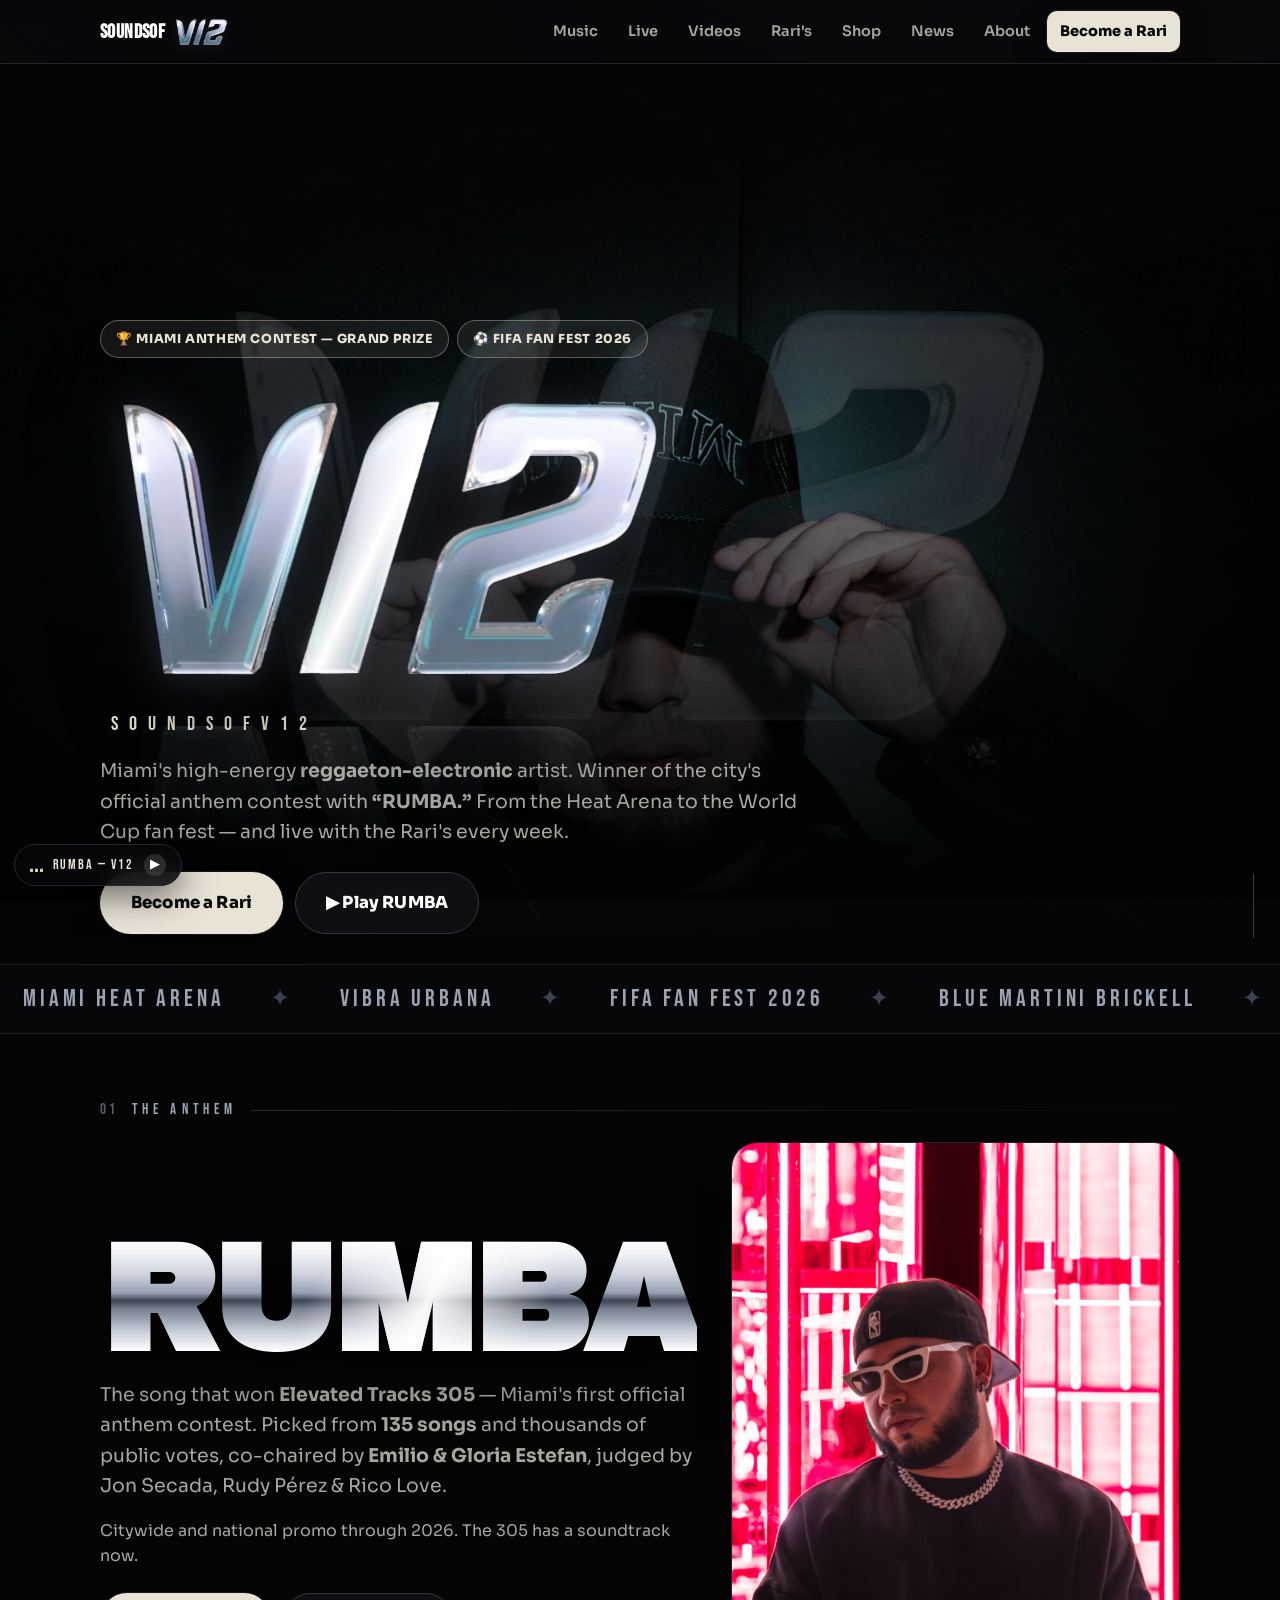
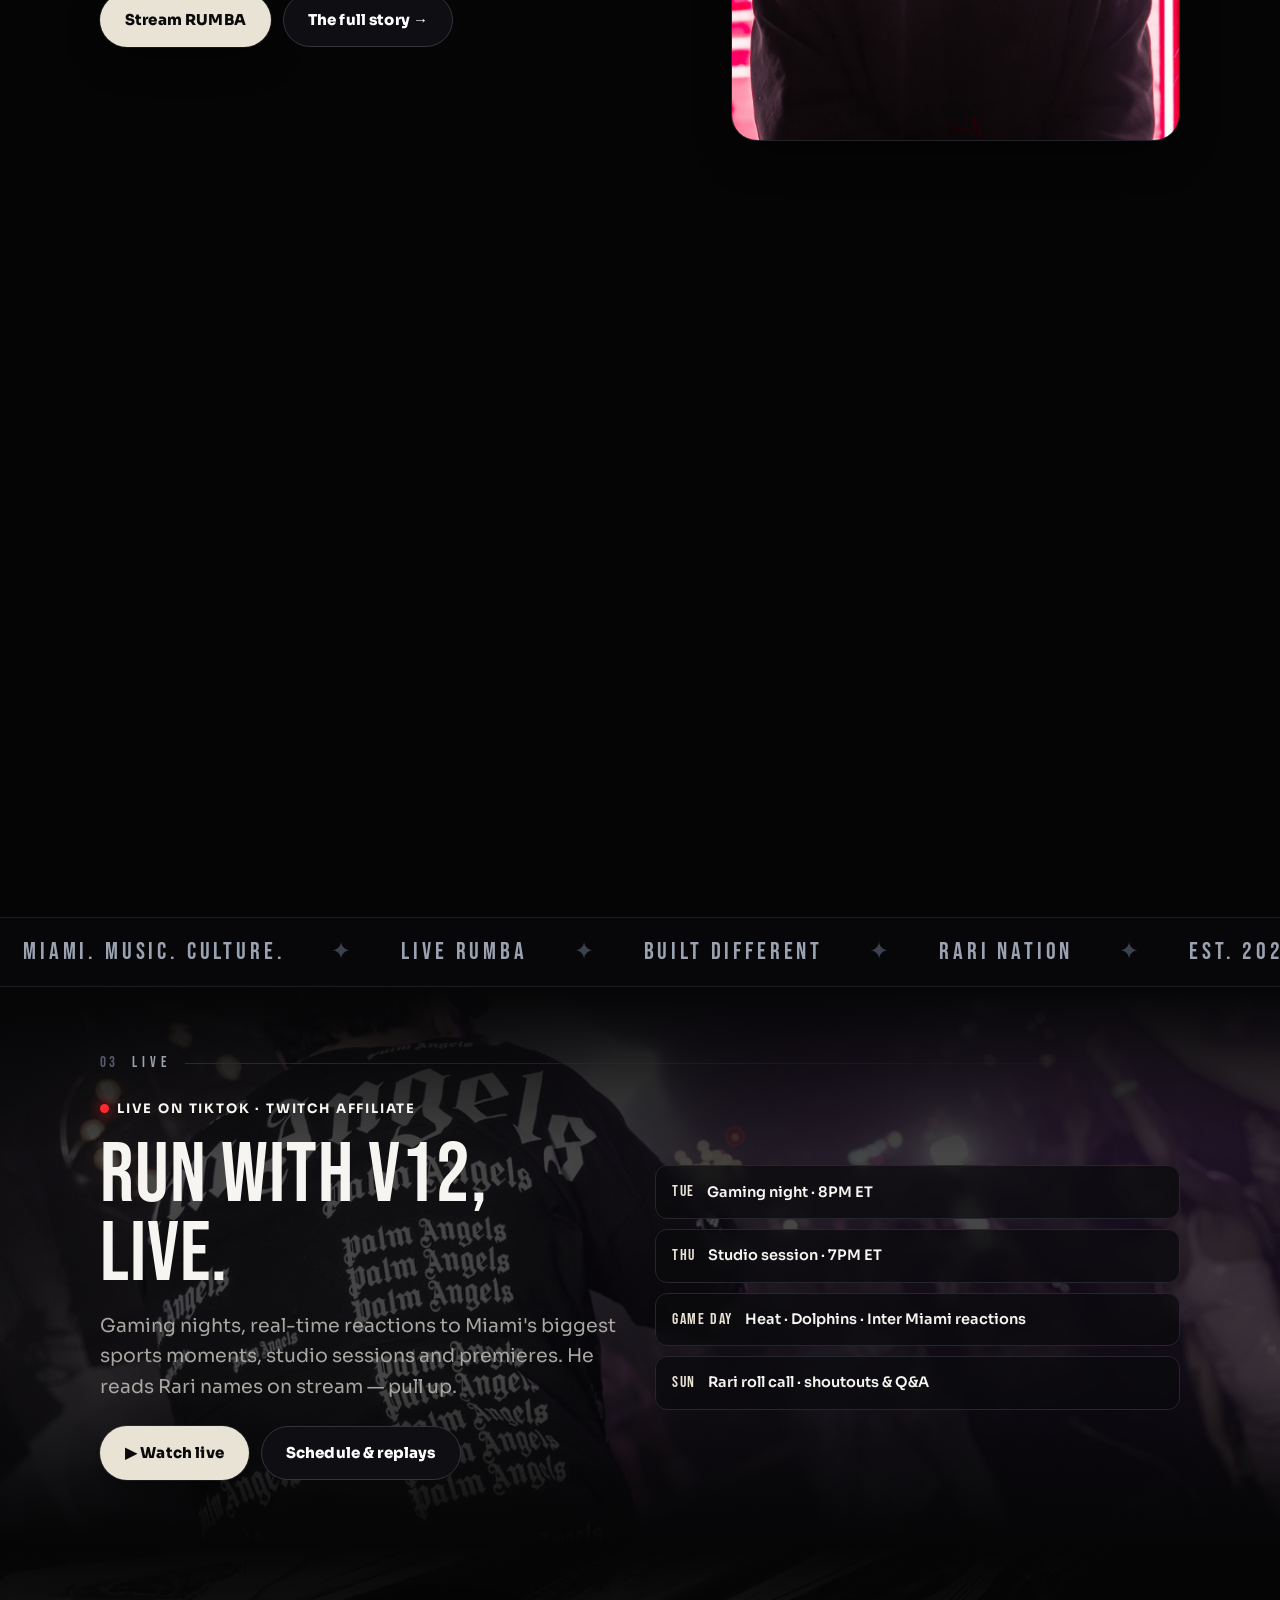
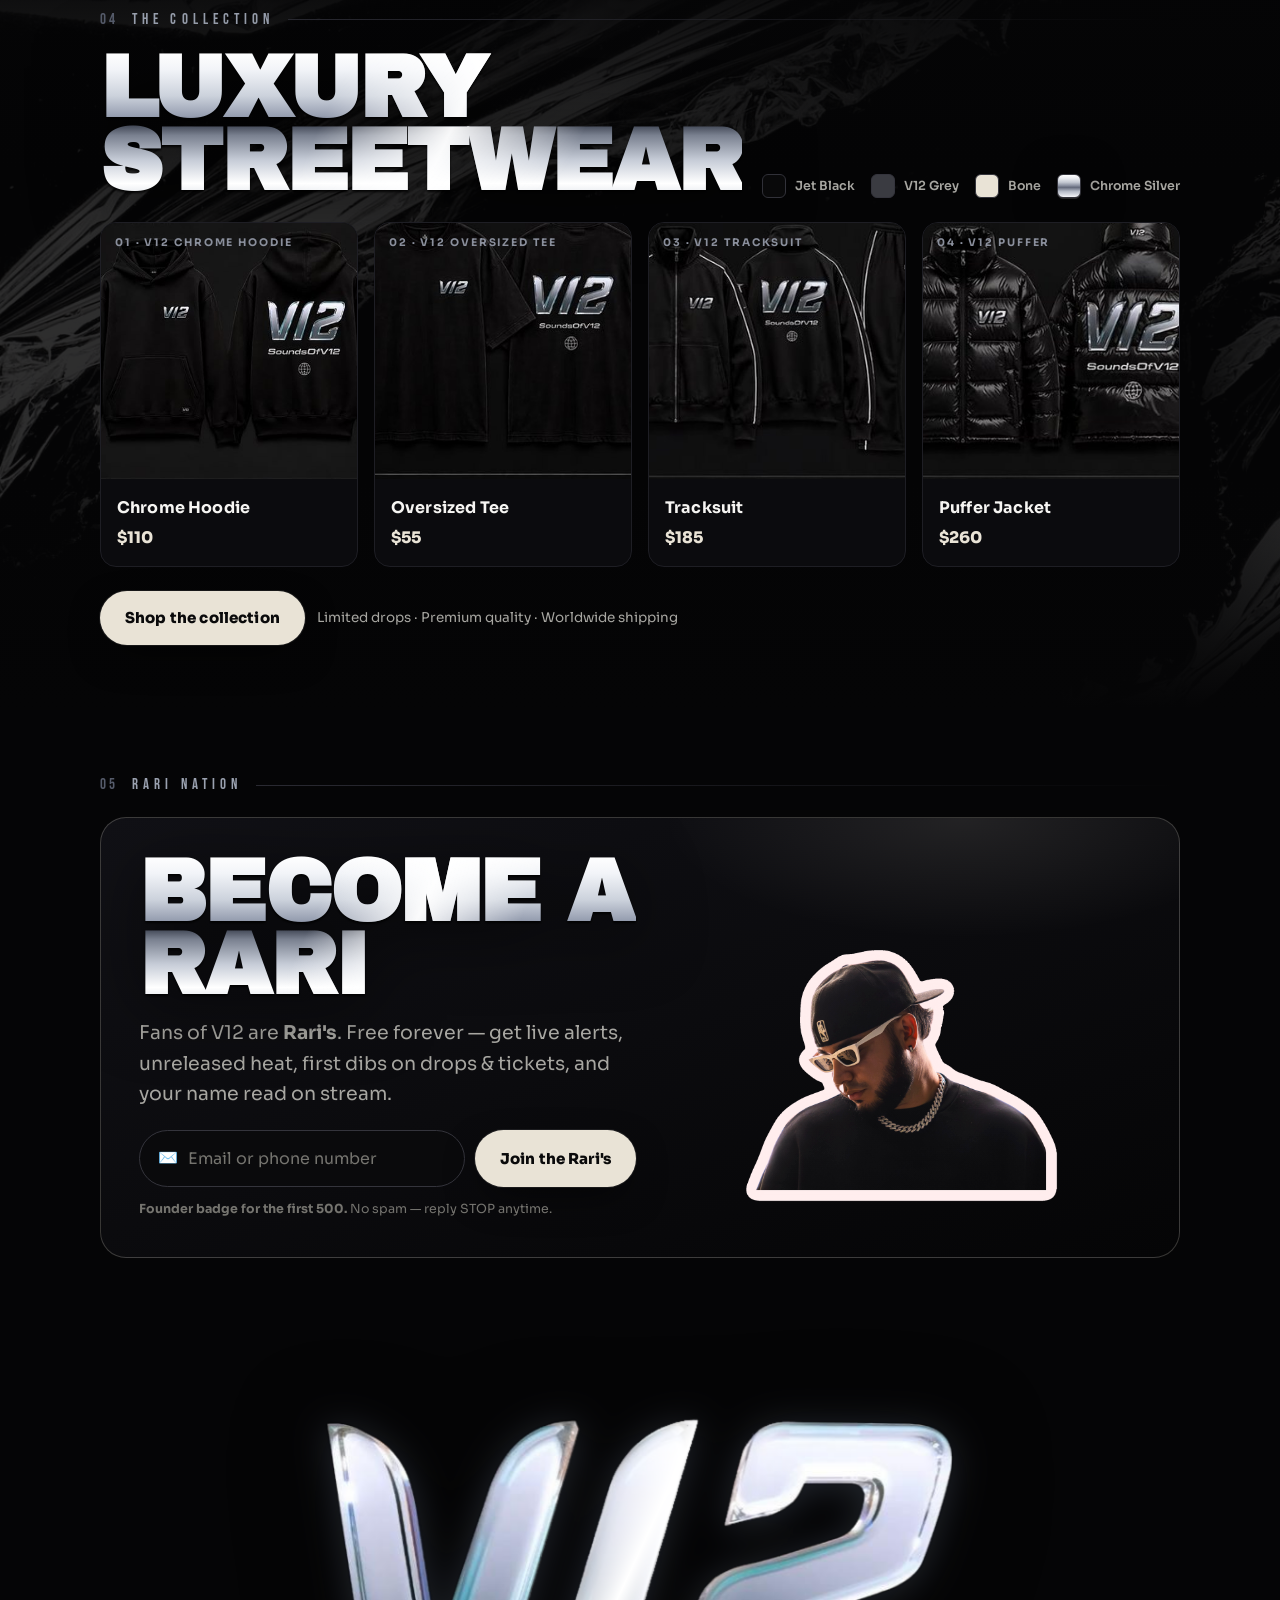
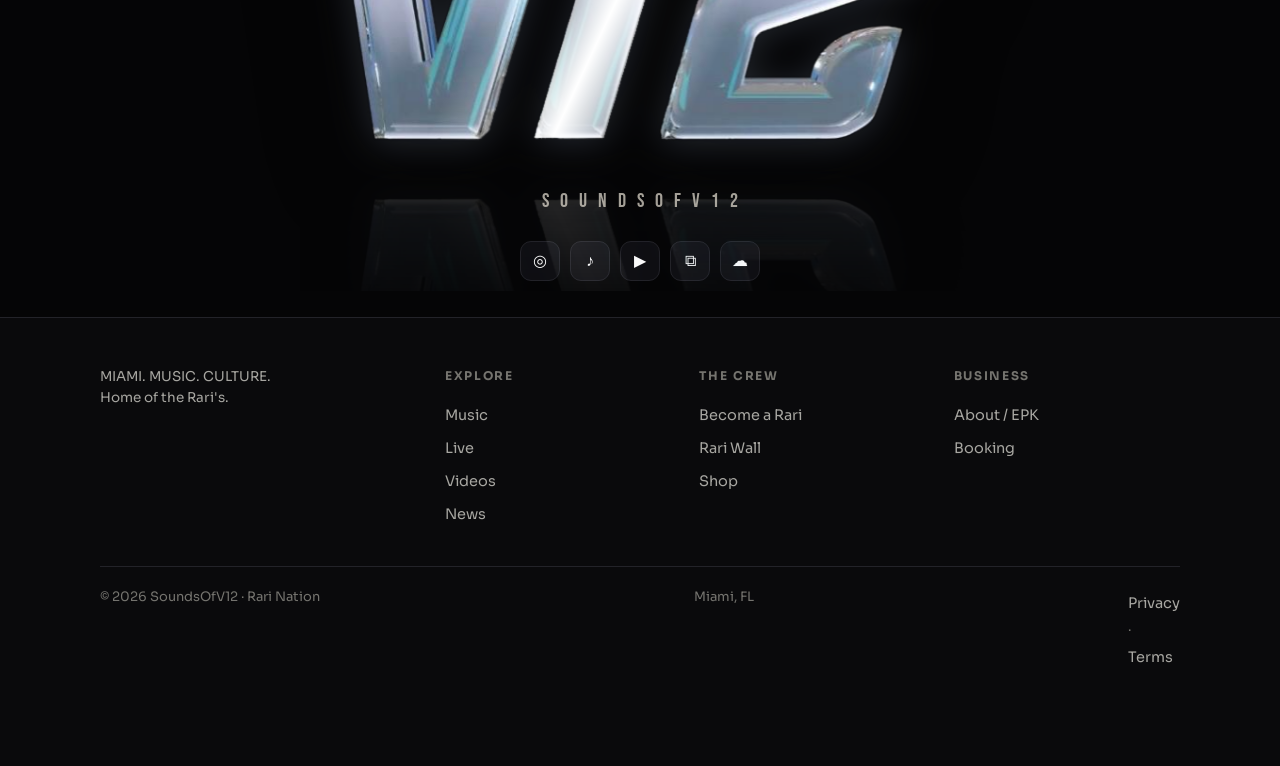
==== index.html @ 638fd14c "SEO: share cards, page titles, and a missing H1 on the shop The site is indexed by Bing but absent f" ====
<!DOCTYPE html>
<html lang="en">
<head>
<meta charset="UTF-8">
<meta name="viewport" content="width=device-width, initial-scale=1, viewport-fit=cover">
<meta name="theme-color" content="#050506">
<title>V12 — Miami Reggaeton Artist | RUMBA</title>
<meta name="description" content="V12 (SoundsOfV12) — Miami reggaeton-electronic artist. Won the city's official anthem contest with RUMBA. Played the FIFA World Cup 2026 fan fest.">
<link rel="canonical" href="https://soundsofv12.com/">
<meta property="og:type" content="website">
<meta property="og:title" content="V12 — SoundsOfV12 | Home of the Rari's">
<meta property="og:description" content="Miami reggaeton-electronic. Anthem-contest winner. Heat Arena to the World Cup fan fest. Live Rumba.">
<meta property="og:url" content="https://soundsofv12.com/">
<meta property="og:site_name" content="SoundsOfV12">
<meta property="og:image" content="https://soundsofv12.com/assets/img/og-card.jpg">
<meta name="twitter:card" content="summary_large_image">
<link rel="icon" href="assets/img/icon-192.png" type="image/png">
<link rel="manifest" href="manifest.webmanifest">
<link rel="preconnect" href="https://fonts.googleapis.com"><link rel="preconnect" href="https://fonts.gstatic.com" crossorigin>
<link href="https://fonts.googleapis.com/css2?family=Archivo+Black&family=Sora:wght@400;600;700;800&family=Bebas+Neue&display=swap" rel="stylesheet">
<link rel="stylesheet" href="assets/css/style.css">
<style>.stick{mix-blend-mode:screen;filter:contrast(1.04)}</style>
<script type="application/ld+json">
{
  "@context":"https://schema.org","@type":"MusicGroup","name":"V12","alternateName":["SoundsOfV12","Harold Valderrama"],
  "genre":["Reggaeton","Electronic","Latin"],"url":"https://soundsofv12.com",
  "foundingLocation":{"@type":"Place","name":"Miami, Florida, USA"},
  "member":{"@type":"Person","name":"Harold Valderrama","alternateName":"V12"},
  "award":"Grand Prize (Adult Category), Elevated Tracks 305 — Miami's official anthem contest, 2026",
  "sameAs":["https://www.instagram.com/soundsofv12/","https://www.tiktok.com/@soundsofv12","https://soundcloud.com/soundsofv12","https://www.youtube.com/@soundsofv12","https://www.twitch.tv/soundsofv12"]
}
</script>
</head>
<body>

<div id="pre"><div class="center"><span class="lgx" style="width:clamp(210px,46vw,450px)"><img src="assets/img/logo-alpha.png" alt="V12"><i class="sweep"></i></span><span class="sub-spaced" style="display:block;margin-top:8px">SoundsOfV12</span></div></div>

<div class="livebanner"><a href="live.html" data-live-link>🔴 V12 IS LIVE RIGHT NOW — tap in to the stream →</a></div>
<header class="nav"><div class="wrap">
  <a class="brand" href="index.html"><span><b>SoundsOf</b></span><img class="mark markw" src="assets/img/logo-alpha.png" alt="V12"></a>
  <nav class="nav-links">
    <a data-nav="music.html" href="music.html">Music</a>
    <a data-nav="live.html" href="live.html">Live</a>
    <a data-nav="videos.html" href="videos.html">Videos</a>
    <a data-nav="raris.html" href="raris.html">Rari's</a>
    <a data-nav="shop.html" href="shop.html">Shop</a>
    <a data-nav="blog.html" href="blog.html">News</a>
    <a data-nav="about.html" href="about.html">About</a>
    <a href="live.html" class="livepill" data-live-link><span class="livedot"></span>LIVE</a>
    <a class="nav-cta" href="raris.html">Become a Rari</a>
  </nav>
  <button class="burger" id="burger" aria-label="Open menu"><span></span></button>
</div></header>
<div class="drawer" id="drawer"><div class="panel">
  <button class="x" aria-label="Close">✕</button>
  <a href="index.html">Home</a><a href="music.html">Music</a><a href="live.html">Live</a>
  <a href="videos.html">Videos</a><a href="raris.html">Rari's</a><a href="shop.html">Shop</a>
  <a href="blog.html">News</a><a href="about.html">About</a><a href="book.html">Booking</a>
  <a class="nav-cta" href="raris.html" style="justify-content:center;margin-top:10px">Become a Rari</a>
</div></div>

<!-- ============ HERO ============ -->
<section class="vhero">
  <img class="bgimg" src="assets/img/hero.jpg" alt="V12 — Miami" onerror="this.closest('.vhero').classList.add('noimg');this.remove()">
  <div class="shade"></div>
  <div class="watermark"><img src="assets/img/logo-alpha.png" alt="" style="width:min(86vw,880px)"></div>
  <div class="inner">
    <div class="pill-row rv"><span class="badge-win">🏆 Miami Anthem Contest — Grand Prize</span><span class="badge-win">⚽ FIFA Fan Fest 2026</span></div>
    <h1 class="rv" style="--d:.08s;margin:0 0 4px"><span class="lgx refl" style="width:clamp(260px,56vw,580px)"><img src="assets/img/logo-alpha.png" alt="V12"><i class="sweep"></i></span></h1>
    <div class="sub-spaced rv" style="--d:.16s">SoundsOfV12</div>
    <p class="lead mt-2 rv" style="--d:.24s">Miami's high-energy <b>reggaeton-electronic</b> artist. Winner of the city's official anthem contest with <b>“RUMBA.”</b> From the Heat Arena to the World Cup fan fest — and live with the Rari's every week.</p>
    <div class="btn-row mt-3 rv" style="--d:.32s">
      <a class="btn btn-primary btn-lg" href="raris.html">Become a Rari</a>
      <a class="btn btn-ghost btn-lg" href="music.html">▶ Play RUMBA</a>
    </div>
  </div>
  <div class="scrollcue"></div>
</section>

<!-- venue ticker -->
<div class="marq" aria-hidden="true"><div class="mtrack">
  <span class="chunk">MIAMI HEAT ARENA <i>✦</i> VIBRA URBANA <i>✦</i> FIFA FAN FEST 2026 <i>✦</i> BLUE MARTINI BRICKELL <i>✦</i> THE DEN FTL <i>✦</i></span>
  <span class="chunk">MIAMI HEAT ARENA <i>✦</i> VIBRA URBANA <i>✦</i> FIFA FAN FEST 2026 <i>✦</i> BLUE MARTINI BRICKELL <i>✦</i> THE DEN FTL <i>✦</i></span>
</div></div>

<!-- ============ 01 THE ANTHEM ============ -->
<section class="section"><div class="wrap">
  <div class="slab rv"><span class="num">01</span><span class="t">The Anthem</span><span class="ln"></span></div>
  <div class="grid-2" style="align-items:center;gap:34px">
    <div>
      <h2 class="cr it cr-xl rv" data-t="RUMBA">RUMBA</h2>
      <p class="lead mt-2 rv" style="--d:.1s">The song that won <b>Elevated Tracks 305</b> — Miami's first official anthem contest. Picked from <b>135 songs</b> and thousands of public votes, co-chaired by <b>Emilio &amp; Gloria Estefan</b>, judged by Jon Secada, Rudy Pérez &amp; Rico Love.</p>
      <p class="muted mt-2 rv" style="--d:.16s">Citywide and national promo through 2026. The 305 has a soundtrack now.</p>
      <div class="btn-row mt-3 rv" style="--d:.22s">
        <a class="btn btn-primary" href="music.html">Stream RUMBA</a>
        <a class="btn btn-ghost" href="about.html">The full story →</a>
      </div>
    </div>
    <div class="photoframe rv" style="--d:.15s;aspect-ratio:3/4">
      <div class="ph-fallback"><span class="cr it" style="font-size:56px">RUMBA</span></div>
      <img class="photo" src="assets/img/portrait.jpg" alt="V12 — RUMBA" onerror="this.remove()">
    </div>
  </div>
</div></section>

<!-- ============ 02 ON STAGE ============ -->
<section class="section" style="padding-top:24px"><div class="wrap">
  <div class="slab rv"><span class="num">02</span><span class="t">On Stage</span><span class="ln"></span></div>
  <p class="lead mb-3 rv">Heat Arena. Vibra Urbana. The World Cup fan fest. V12 turns rooms into full-blown experiences.</p>
</div>
<div class="wrap"><div class="strip rv">
  <figure class="shot"><img src="assets/img/g1.jpg" alt="V12 live — club crowd" onerror="this.parentElement.remove()"><figcaption>The 305 · Club Nights</figcaption></figure>
  <figure class="shot"><img src="assets/img/g2.jpg" alt="V12 live on the mic" onerror="this.parentElement.remove()"><figcaption>Live · On The Mic</figcaption></figure>
  <figure class="shot"><img src="assets/img/hero.jpg" alt="V12 — Miami" onerror="this.parentElement.remove()"><figcaption>Miami · Born &amp; Raised</figcaption></figure>
  <figure class="shot"><img src="assets/img/g3.jpg" alt="V12 — FIFA Fan Fest" onerror="this.parentElement.remove()"><figcaption>FIFA Fan Fest 2026</figcaption></figure>
  <figure class="shot"><img src="assets/img/g4.jpg" alt="V12 — on stage" onerror="this.parentElement.remove()"><figcaption>World Cup Stage · Miami</figcaption></figure>
  <figure class="shot"><img src="assets/img/g5.jpg" alt="V12 with fans — FIFA fan fest" loading="lazy" onerror="this.parentElement.remove()"><figcaption>Rari Nation · World Cup</figcaption></figure>
  <figure class="shot"><img src="assets/img/g6.jpg" alt="V12 on the World Cup stage" loading="lazy" onerror="this.parentElement.remove()"><figcaption>FIFA Fan Fest · Encore</figcaption></figure>
  <figure class="shot"><img src="assets/img/g7.jpg" alt="V12 — neon portrait" loading="lazy" onerror="this.parentElement.remove()"><figcaption>The Neon Room</figcaption></figure>
  <figure class="shot"><img src="assets/img/g8.jpg" alt="V12 — studio" loading="lazy" onerror="this.parentElement.remove()"><figcaption>Studio Nights</figcaption></figure>
</div></div></section>

<!-- brand ticker -->
<div class="marq rev" aria-hidden="true"><div class="mtrack">
  <span class="chunk">MIAMI. MUSIC. CULTURE. <i>✦</i> LIVE RUMBA <i>✦</i> BUILT DIFFERENT <i>✦</i> RARI NATION <i>✦</i> EST. 2024 <i>✦</i></span>
  <span class="chunk">MIAMI. MUSIC. CULTURE. <i>✦</i> LIVE RUMBA <i>✦</i> BUILT DIFFERENT <i>✦</i> RARI NATION <i>✦</i> EST. 2024 <i>✦</i></span>
</div></div>

<!-- ============ 03 LIVE ============ -->
<section class="section bgsec">
  <img class="bgphoto" src="assets/img/g1.jpg" alt="" onerror="this.remove()">
  <div class="bgshade"></div>
  <div class="wrap">
  <div class="slab rv"><span class="num">03</span><span class="t">Live</span><span class="ln"></span></div>
  <div class="grid-2" style="align-items:center;gap:30px">
    <div>
      <div class="rv"><span class="reddot"></span>&nbsp; <b style="letter-spacing:.14em;font-size:13px">LIVE ON TIKTOK · TWITCH AFFILIATE</b></div>
      <h2 class="h-xl mt-2 rv" style="--d:.08s">Run With V12,<br>Live.</h2>
      <p class="lead mt-2 rv" style="--d:.14s">Gaming nights, real-time reactions to Miami's biggest sports moments, studio sessions and premieres. He reads Rari names on stream — pull up.</p>
      <div class="btn-row mt-3 rv" style="--d:.2s">
        <a class="btn btn-primary" href="https://www.tiktok.com/@soundsofv12" data-live-link>▶ Watch live</a>
        <a class="btn btn-ghost" href="live.html">Schedule &amp; replays</a>
      </div>
    </div>
    <div class="sched rv" style="--d:.15s">
      <div class="lchip"><b>TUE</b> Gaming night · 8PM ET</div>
      <div class="lchip"><b>THU</b> Studio session · 7PM ET</div>
      <div class="lchip"><b>GAME DAY</b> Heat · Dolphins · Inter Miami reactions</div>
      <div class="lchip"><b>SUN</b> Rari roll call · shoutouts &amp; Q&amp;A</div>
    </div>
  </div>
</div></section>

<!-- ============ 04 THE COLLECTION ============ -->
<section class="section bgsec">
  <img class="bgphoto" src="assets/img/texture.jpg" alt="" style="opacity:.16" onerror="this.remove()">
  <div class="bgshade"></div>
  <div class="wrap">
  <div class="slab rv"><span class="num">04</span><span class="t">The Collection</span><span class="ln"></span></div>
  <div class="grid-2" style="align-items:end;gap:20px">
    <h2 class="cr it cr-lg rv" data-t="LUXURY STREETWEAR">LUXURY STREETWEAR</h2>
    <div class="cw rv" style="--d:.1s;justify-content:flex-end">
      <span class="c"><span class="sw jet"></span>Jet Black</span>
      <span class="c"><span class="sw grey"></span>V12 Grey</span>
      <span class="c"><span class="sw bone"></span>Bone</span>
      <span class="c"><span class="sw chrome"></span>Chrome Silver</span>
    </div>
  </div>
  <div class="grid-4 mt-3">
    <div class="prod rv"><span class="plabel">01 · V12 Chrome Hoodie</span><div class="ph"><img class="pimg" src="assets/img/merch/hoodie01.jpg" alt="01 · V12 Chrome Hoodie" loading="lazy" onerror="this.remove()">V12</div><div class="body"><b>Chrome Hoodie</b><div class="price">$110</div></div></div>
    <div class="prod rv" style="--d:.07s"><span class="plabel">02 · V12 Oversized Tee</span><div class="ph"><img class="pimg" src="assets/img/merch/tee02.jpg" alt="02 · V12 Oversized Tee" loading="lazy" onerror="this.remove()">V12</div><div class="body"><b>Oversized Tee</b><div class="price">$55</div></div></div>
    <div class="prod rv" style="--d:.14s"><span class="plabel">03 · V12 Tracksuit</span><div class="ph"><img class="pimg" src="assets/img/merch/tracksuit.jpg" alt="03 · V12 Tracksuit" loading="lazy" onerror="this.remove()">V12</div><div class="body"><b>Tracksuit</b><div class="price">$185</div></div></div>
    <div class="prod rv" style="--d:.21s"><span class="plabel">04 · V12 Puffer</span><div class="ph"><img class="pimg" src="assets/img/merch/puffer.jpg" alt="04 · V12 Puffer" loading="lazy" onerror="this.remove()">V12</div><div class="body"><b>Puffer Jacket</b><div class="price">$260</div></div></div>
  </div>
  <div class="btn-row mt-3 rv"><a class="btn btn-primary" href="shop.html">Shop the collection</a><span class="muted small" style="align-self:center">Limited drops · Premium quality · Worldwide shipping</span></div>
</div></section>

<!-- ============ 05 RARI NATION ============ -->
<section class="section"><div class="wrap">
  <div class="slab rv"><span class="num">05</span><span class="t">Rari Nation</span><span class="ln"></span></div>
  <div class="join">
    <div class="grid-2" style="align-items:center;gap:8px">
      <div>
        <h2 class="cr it cr-lg rv" data-t="BECOME A RARI">BECOME A RARI</h2>
        <p class="lead mt-2 rv" style="--d:.08s">Fans of V12 are <b>Rari's</b>. Free forever — get live alerts, unreleased heat, first dibs on drops &amp; tickets, and your name read on stream.</p>
        <form data-join class="form rv" style="--d:.14s"><div class="field"><span>✉️</span><input type="text" inputmode="email" placeholder="Email or phone number" aria-label="Email or phone" required></div><button class="btn btn-primary" type="submit">Join the Rari's</button></form>
        <div class="ok-msg"></div>
        <p class="note"><b>Founder badge for the first 500.</b> No spam — reply STOP anytime.</p>
      </div>
      <img class="stick rv" style="--d:.1s;max-width:330px;margin-inline:auto" src="assets/img/sticker.png" alt="V12 sticker" onerror="this.remove()">
    </div>
  </div>
</div></section>

<!-- ============ MEGA FOOTER ============ -->
<footer>
  <div class="mega">
    <span class="lgx refl" style="width:clamp(280px,60vw,680px)"><img src="assets/img/logo-alpha.png" alt="V12"><i class="sweep"></i></span>
    <span class="sub-spaced">SoundsOfV12</span>
    <div class="social mt-3" style="justify-content:center">
      <a href="https://www.instagram.com/soundsofv12/" aria-label="Instagram">◎</a>
      <a href="https://www.tiktok.com/@soundsofv12" aria-label="TikTok">♪</a>
      <a href="https://www.youtube.com/@soundsofv12" aria-label="YouTube">▶</a>
      <a href="https://www.twitch.tv/soundsofv12" aria-label="Twitch">⧉</a>
      <a href="https://soundcloud.com/soundsofv12" aria-label="SoundCloud">☁</a>
    </div>
  </div>
  <div class="foot" style="margin-top:26px"><div class="wrap">
    <div class="cols">
      <div>
        <p class="muted small">MIAMI. MUSIC. CULTURE.<br>Home of the Rari's.</p>
      </div>
      <div><h5>Explore</h5><a href="music.html">Music</a><a href="live.html">Live</a><a href="videos.html">Videos</a><a href="blog.html">News</a></div>
      <div><h5>The Crew</h5><a href="raris.html">Become a Rari</a><a href="raris.html#wall">Rari Wall</a><a href="shop.html">Shop</a></div>
      <div><h5>Business</h5><a href="about.html">About / EPK</a><a href="book.html">Booking</a></div>
    </div>
    <div class="legal"><span>© <span data-year>2026</span> SoundsOfV12 · Rari Nation</span><span>Miami, FL</span><span><a href="privacy.html">Privacy</a> · <a href="terms.html">Terms</a></span></div>
  </div></div>
</footer>

<nav class="bottombar">
  <a data-nav="index.html" href="index.html"><span class="ic">⌂</span>Home</a>
  <a data-nav="music.html" href="music.html"><span class="ic">♪</span>Music</a>
  <a href="live.html" data-live-link><span class="ic">▶</span>Live</a>
  <a class="join" href="raris.html"><span class="ic">＋</span>Join</a>
</nav>

<script src="assets/js/config.js"></script>
<script src="assets/js/main.js"></script>
</body>
</html>
---- assets/css/style.css ----
/* ============================================================
   SoundsOfV12 — "Rari Nation" hub  |  design system
   V12 Collection brand: liquid chrome × black × bone.
   MIAMI. MUSIC. CULTURE.  Mobile-first. No build step.
   ============================================================ */

:root{
  /* base — luxury black */
  --bg:#08080a;
  --bg2:#0d0d10;
  --surface:#141419;
  --surface2:#1c1c22;
  --line:#26262e;
  --line2:#38383f;
  --ink:#f6f5f2;
  --mut:#a7a6a1;
  --mut2:#75746f;

  /* brand — chrome + bone (Ferrari red kept for LIVE only) */
  --bone:#e9e3d6;
  --bone2:#cfc7b6;
  --chrome1:#ffffff;
  --chrome2:#c8ccd4;
  --chrome3:#82879540;
  --red:#ff2a2f;           /* live indicator only */
  --teal:#c8ccd4;          /* legacy alias -> chrome */
  --gold:#e9e3d6;          /* legacy alias -> bone */
  --pink:#c8ccd4;

  --grad-hot:linear-gradient(120deg,#ffffff 0%,#d7dae0 30%,#8a8f9c 55%,#eef0f3 80%,#b9bdc6 100%);
  --grad-cool:linear-gradient(120deg,#3a3a42,#8a8f9c);
  --grad-line:linear-gradient(90deg,transparent,#4a4a52,var(--bone),#4a4a52,transparent);

  --shadow:0 18px 50px -20px rgba(0,0,0,.85);
  --glow-red:0 0 0 1px rgba(255,255,255,.08),0 14px 40px -12px rgba(0,0,0,.7);
  --r:16px; --r-sm:11px; --r-lg:26px;
  --nav-h:64px; --bottom-h:64px;
  --font:'Sora',-apple-system,BlinkMacSystemFont,'Segoe UI',Roboto,Helvetica,Arial,sans-serif;
  --disp:'Bebas Neue','Sora',var(--font);
  --maxw:1120px;
}

/* reset */
*,*::before,*::after{box-sizing:border-box;margin:0;padding:0}
html{scroll-behavior:smooth;-webkit-text-size-adjust:100%}
body{
  font-family:var(--font);background:var(--bg);color:var(--ink);
  line-height:1.6;font-size:16px;overflow-x:hidden;
  background-image:
    radial-gradient(1000px 520px at 80% -10%,rgba(233,227,214,.06),transparent 60%),
    radial-gradient(820px 520px at -10% 15%,rgba(200,204,212,.05),transparent 55%);
  background-attachment:fixed;
}
img{max-width:100%;display:block}
a{color:inherit;text-decoration:none}
button{font-family:inherit;cursor:pointer;border:0;background:none;color:inherit}
input,textarea,select{font-family:inherit;font-size:16px}
h1,h2,h3,h4{line-height:1.12;font-weight:800;letter-spacing:-.02em}
::selection{background:var(--bone);color:#000}
:focus-visible{outline:2px solid var(--teal);outline-offset:2px}

/* layout */
.wrap{max-width:var(--maxw);margin:0 auto;padding:0 20px}
.section{padding:64px 0}
.section-sm{padding:40px 0}
.eyebrow{font-size:12px;font-weight:800;letter-spacing:.22em;text-transform:uppercase;
  color:var(--teal);margin-bottom:12px;display:flex;align-items:center;gap:9px}
.eyebrow::before{content:"";width:26px;height:2px;background:var(--grad-hot);border-radius:2px}
.h-xl{font-family:var(--disp);font-size:clamp(38px,8vw,84px);line-height:.94;letter-spacing:-.01em;text-transform:uppercase}
.h-lg{font-family:var(--disp);font-size:clamp(28px,5vw,48px);text-transform:uppercase;letter-spacing:0}
.h-md{font-size:clamp(21px,3vw,30px)}
.lead{font-size:clamp(16px,2.2vw,19px);color:var(--mut);max-width:56ch}
.muted{color:var(--mut)}.small{font-size:13.5px}
.center{text-align:center}.mx-auto{margin-inline:auto}
.grad-text{background:var(--grad-hot);-webkit-background-clip:text;background-clip:text;color:transparent}
.hr{height:1px;background:var(--grad-line);border:0;margin:0}

/* ---------- top nav ---------- */
.nav{position:sticky;top:0;z-index:60;height:var(--nav-h);
  backdrop-filter:blur(14px);background:rgba(7,8,12,.72);border-bottom:1px solid var(--line)}
.nav .wrap{display:flex;align-items:center;justify-content:space-between;height:100%}
.brand{display:flex;align-items:center;gap:11px;font-family:var(--disp);
  font-size:20px;letter-spacing:.02em;text-transform:uppercase}
.brand .mark{width:34px;height:34px;flex:none}
.brand b{color:#fff}.brand .v12{color:var(--bone)}
.nav-links{display:flex;gap:4px;align-items:center}
.nav-links a{padding:9px 13px;border-radius:10px;font-size:14.5px;font-weight:600;color:var(--mut);transition:.15s}
.nav-links a:hover{color:#fff;background:var(--surface)}
.nav-links a.active{color:#fff}
.nav-cta{background:var(--bone);color:#0a0a0b!important;font-weight:800!important;box-shadow:var(--glow-red)}
.burger{display:none;width:44px;height:44px;border-radius:11px;background:var(--surface);border:1px solid var(--line);
  align-items:center;justify-content:center}
.burger span{display:block;width:20px;height:2px;background:#fff;position:relative}
.burger span::before,.burger span::after{content:"";position:absolute;left:0;width:20px;height:2px;background:#fff}
.burger span::before{top:-6px}.burger span::after{top:6px}

/* live pill */
.livepill{display:none;align-items:center;gap:7px;padding:5px 12px;border-radius:999px;
  background:rgba(255,34,51,.14);border:1px solid rgba(255,34,51,.4);color:#ffb3ba;font-size:12.5px;font-weight:800;text-transform:uppercase;letter-spacing:.05em}
.livepill.on{display:inline-flex}
.livedot{width:8px;height:8px;border-radius:50%;background:var(--red);box-shadow:0 0 0 0 rgba(255,34,51,.7);animation:pulse 1.6s infinite}
@keyframes pulse{0%{box-shadow:0 0 0 0 rgba(255,34,51,.6)}70%{box-shadow:0 0 0 9px rgba(255,34,51,0)}100%{box-shadow:0 0 0 0 rgba(255,34,51,0)}}

/* live top banner */
.livebanner{display:none;background:var(--red);color:#fff;text-align:center;
  font-weight:800;font-size:14px;padding:9px 16px;letter-spacing:.02em}
.livebanner.on{display:block}
.livebanner a{text-decoration:underline;text-underline-offset:2px}

/* ---------- buttons ---------- */
.btn{display:inline-flex;align-items:center;gap:9px;padding:14px 24px;border-radius:999px;
  font-weight:800;font-size:15px;letter-spacing:.01em;transition:.18s;white-space:nowrap;border:1px solid transparent}
.btn:active{transform:translateY(1px)}
.btn-primary{background:var(--bone);color:#0a0a0b;box-shadow:var(--glow-red)}
.btn-primary:hover{background:#fff;box-shadow:0 0 0 1px rgba(255,255,255,.18),0 16px 46px -10px rgba(0,0,0,.7)}
.btn-ghost{background:var(--surface);border-color:var(--line2);color:#fff}
.btn-ghost:hover{background:var(--surface2);border-color:var(--bone2)}
.btn-teal{background:var(--bone);color:#0a0a0b}
.btn-lg{padding:17px 30px;font-size:16.5px}
.btn-block{display:flex;width:100%;justify-content:center}
.btn-row{display:flex;gap:12px;flex-wrap:wrap}

/* ---------- hero ---------- */
.hero{position:relative;padding:56px 0 40px;overflow:hidden}
.hero .grid{display:grid;grid-template-columns:1.15fr .85fr;gap:44px;align-items:center}
.badge-win{display:inline-flex;align-items:center;gap:9px;padding:8px 15px;border-radius:999px;
  background:rgba(233,227,214,.08);border:1px solid rgba(233,227,214,.35);color:var(--bone);
  font-weight:800;font-size:12.5px;letter-spacing:.05em;text-transform:uppercase;margin-bottom:20px}
.hero h1{margin:6px 0 16px}
.hero .stats{display:flex;gap:22px;flex-wrap:wrap;margin-top:26px}
.hero .stats .s b{font-family:var(--disp);font-size:26px;display:block;line-height:1}
.hero .stats .s span{font-size:12px;color:var(--mut);letter-spacing:.03em}
.hero-art{position:relative;aspect-ratio:1/1;border-radius:var(--r-lg);overflow:hidden;
  background:linear-gradient(160deg,#1a0d10,#0a0b12 60%);border:1px solid var(--line);box-shadow:var(--shadow)}
.hero-art .disc{position:absolute;inset:0;display:grid;place-items:center}
.hero-art .rev{position:absolute;inset:0;background:
  conic-gradient(from 0deg,transparent 0 80%,rgba(233,227,214,.28) 90%,transparent 100%);animation:spin 8s linear infinite}
@keyframes spin{to{transform:rotate(360deg)}}
@media(prefers-reduced-motion:reduce){.hero-art .rev,.livedot{animation:none}}

/* ---------- cards ---------- */
.grid-2{display:grid;grid-template-columns:1fr 1fr;gap:18px}
.grid-3{display:grid;grid-template-columns:repeat(3,1fr);gap:18px}
.grid-4{display:grid;grid-template-columns:repeat(4,1fr);gap:16px}
.card{background:var(--surface);border:1px solid var(--line);border-radius:var(--r);padding:22px;transition:.18s}
.card:hover{border-color:var(--line2);transform:translateY(-2px)}
.card h3{font-size:18px;margin-bottom:7px}
.card.pop{background:linear-gradient(165deg,var(--surface2),var(--surface));border-color:var(--line2)}
.card .ico{width:44px;height:44px;border-radius:12px;display:grid;place-items:center;font-size:22px;
  background:var(--surface2);border:1px solid var(--line);margin-bottom:14px}
.tag{display:inline-block;font-size:11px;font-weight:800;letter-spacing:.05em;text-transform:uppercase;
  padding:4px 10px;border-radius:999px;background:var(--surface2);border:1px solid var(--line);color:var(--mut)}
.tag.red{color:#ffb0b3;border-color:rgba(255,42,47,.4);background:rgba(255,42,47,.1)}
.tag.teal{color:var(--bone);border-color:rgba(233,227,214,.3);background:rgba(233,227,214,.06)}
.tag.gold{color:var(--bone);border-color:rgba(233,227,214,.3);background:rgba(233,227,214,.06)}

/* track / release rows */
.track{display:flex;align-items:center;gap:14px;padding:13px 15px;border:1px solid var(--line);
  border-radius:var(--r-sm);background:var(--surface);transition:.15s}
.track:hover{border-color:var(--teal);background:var(--surface2)}
.track .num{font-family:var(--disp);color:var(--mut2);width:26px;text-align:center}
.track .art{width:48px;height:48px;border-radius:9px;background:var(--grad-cool);flex:none}
.track .meta{flex:1;min-width:0}
.track .meta b{display:block;font-size:15.5px}
.track .meta span{font-size:12.5px;color:var(--mut)}
.track .play{width:40px;height:40px;border-radius:50%;background:var(--grad-hot);display:grid;place-items:center;flex:none;color:#0a0a0b}

/* ---------- join / rari capture ---------- */
.join{background:linear-gradient(160deg,#16151a,#0a0a0d);border:1px solid rgba(233,227,214,.22);
  border-radius:var(--r-lg);padding:38px;position:relative;overflow:hidden}
.join::before{content:"";position:absolute;inset:0;background:radial-gradient(500px 200px at 80% 0,rgba(233,227,214,.1),transparent 60%)}
.join>*{position:relative}
.join .form{display:flex;gap:10px;flex-wrap:wrap;margin-top:20px;max-width:520px}
.field{flex:1;min-width:180px;display:flex;align-items:center;gap:10px;background:var(--bg2);
  border:1px solid var(--line2);border-radius:999px;padding:4px 6px 4px 18px}
.field input{flex:1;background:none;border:0;color:#fff;padding:13px 0;outline:none}
.field input::placeholder{color:var(--mut2)}
.join .note{font-size:12.5px;color:var(--mut2);margin-top:12px}
.ok-msg{display:none;margin-top:16px;padding:14px 18px;border-radius:var(--r-sm);
  background:rgba(233,227,214,.09);border:1px solid rgba(233,227,214,.4);color:var(--bone);font-weight:600}
.ok-msg.show{display:block}

/* ---------- fan wall ---------- */
.wall{columns:3;column-gap:16px}
.wallpost{break-inside:avoid;margin-bottom:16px;background:var(--surface);border:1px solid var(--line);
  border-radius:var(--r);padding:16px 18px}
.wallpost .who{display:flex;align-items:center;gap:10px;margin-bottom:9px}
.wallpost .av{width:34px;height:34px;border-radius:50%;background:var(--grad-hot);display:grid;place-items:center;
  font-weight:800;font-size:14px;color:#0a0a0b;flex:none}
.wallpost .who b{font-size:14px}.wallpost .who span{font-size:11.5px;color:var(--mut2)}
.wallpost p{font-size:14.5px;color:#dfe3ee}
/* empty state — invites the first post instead of showing invented ones */
.wall:has(.wallempty){columns:1}
.wallempty{border-style:dashed;text-align:center;padding:26px 22px}
.wallempty p{color:var(--mut2)}
.wallempty b{color:var(--bone)}

/* poll */
.poll{background:var(--surface);border:1px solid var(--line);border-radius:var(--r);padding:22px}
.poll .opt{width:100%;text-align:left;position:relative;border:1px solid var(--line2);border-radius:11px;
  padding:13px 16px;margin:9px 0;overflow:hidden;transition:.15s;font-weight:600}
.poll .opt:hover{border-color:var(--teal)}
.poll .opt .bar{position:absolute;inset:0 auto 0 0;width:0;background:rgba(233,227,214,.12);transition:width .6s}
.poll .opt .lbl{position:relative;display:flex;justify-content:space-between}
.poll .opt.voted{border-color:var(--teal)}

/* membership card */
.raricard{aspect-ratio:1.6/1;border-radius:20px;padding:22px;position:relative;overflow:hidden;
  background:linear-gradient(135deg,#1a0e12,#0b0c14);border:1px solid var(--line2);box-shadow:var(--shadow)}
.raricard::after{content:"";position:absolute;right:-40px;top:-40px;width:180px;height:180px;
  background:var(--grad-hot);filter:blur(50px);opacity:.5}
.raricard .top{display:flex;justify-content:space-between;position:relative}
.raricard .chip{width:42px;height:30px;border-radius:7px;background:linear-gradient(135deg,#eef0f3,#8a8f9c)}
.raricard .no{font-family:var(--disp);font-size:20px;letter-spacing:.14em;margin-top:auto;position:relative}
.raricard .foot{display:flex;justify-content:space-between;align-items:end;position:relative;margin-top:26px}

/* steps / list */
.steps{list-style:none;counter-reset:s}
.steps li{counter-increment:s;position:relative;padding:14px 0 14px 52px;border-bottom:1px solid var(--line)}
.steps li:last-child{border-bottom:0}
.steps li::before{content:counter(s);position:absolute;left:0;top:12px;width:34px;height:34px;border-radius:10px;
  background:var(--grad-hot);color:#0a0a0b;display:grid;place-items:center;font-weight:800}
.steps li b{display:block;margin-bottom:2px}
.checklist{list-style:none}
.checklist li{padding:8px 0 8px 30px;position:relative;border-bottom:1px solid var(--line)}
.checklist li::before{content:"✓";position:absolute;left:0;color:var(--teal);font-weight:900}

/* schedule */
.sched{display:flex;flex-direction:column;gap:10px}
.slot{display:flex;align-items:center;gap:16px;padding:15px 18px;border:1px solid var(--line);border-radius:var(--r-sm);background:var(--surface)}
.slot .day{font-family:var(--disp);font-size:15px;width:46px;color:var(--teal)}
.slot .what{flex:1}.slot .what b{display:block}
.slot .what span{font-size:13px;color:var(--mut)}

/* video thumbs */
.vthumb{border-radius:var(--r);overflow:hidden;border:1px solid var(--line);background:var(--surface);position:relative;aspect-ratio:9/16}
.vthumb .g{position:absolute;inset:0;background:linear-gradient(160deg,#241016,#0a0b12)}
.vthumb .pl{position:absolute;inset:0;display:grid;place-items:center;font-size:34px}
.vthumb .cap{position:absolute;left:0;right:0;bottom:0;padding:14px;background:linear-gradient(transparent,rgba(0,0,0,.85));font-weight:700;font-size:14px}

/* products */
.prod{border:1px solid var(--line);border-radius:var(--r);overflow:hidden;background:var(--surface)}
.prod .ph{aspect-ratio:1/1;background:linear-gradient(160deg,#20121c,#0b0c14);display:grid;place-items:center;font-size:40px}
.prod .body{padding:16px}
.prod .body b{display:block}.prod .price{color:var(--gold);font-weight:800;margin-top:4px}

/* faq */
.faq details{border:1px solid var(--line);border-radius:var(--r-sm);padding:4px 18px;margin:10px 0;background:var(--surface)}
.faq summary{padding:14px 0;font-weight:700;cursor:pointer;list-style:none;display:flex;justify-content:space-between;align-items:center}
.faq summary::-webkit-details-marker{display:none}
.faq summary::after{content:"+";color:var(--teal);font-size:22px}
.faq details[open] summary::after{content:"–"}
.faq details p{padding-bottom:16px;color:var(--mut)}

/* form */
.formcard{background:var(--surface);border:1px solid var(--line);border-radius:var(--r-lg);padding:30px}
.inp{width:100%;background:var(--bg2);border:1px solid var(--line2);border-radius:11px;padding:14px 16px;color:#fff;outline:none;margin-top:6px}
.inp:focus{border-color:var(--teal)}
label{font-size:13.5px;font-weight:700;color:var(--mut)}
.frow{margin-bottom:16px}

/* footer */
.foot{border-top:1px solid var(--line);padding:48px 0 calc(28px + var(--bottom-h));margin-top:40px;background:var(--bg2)}
.foot .cols{display:grid;grid-template-columns:1.4fr 1fr 1fr 1fr;gap:28px}
.foot h5{font-size:12px;text-transform:uppercase;letter-spacing:.14em;color:var(--mut2);margin-bottom:14px}
.foot a{display:block;color:var(--mut);padding:5px 0;font-size:14.5px}
.foot a:hover{color:#fff}
.social{display:flex;gap:10px;margin-top:16px}
.social a{width:40px;height:40px;border-radius:11px;background:var(--surface);border:1px solid var(--line);
  display:grid;place-items:center;font-size:16px;color:#fff}
.social a:hover{border-color:var(--teal);background:var(--surface2)}
.foot .legal{margin-top:34px;padding-top:20px;border-top:1px solid var(--line);display:flex;justify-content:space-between;flex-wrap:wrap;gap:12px;font-size:13px;color:var(--mut2)}

/* mobile bottom bar */
.bottombar{position:fixed;left:0;right:0;bottom:0;z-index:70;height:var(--bottom-h);display:none;
  grid-template-columns:repeat(4,1fr);background:rgba(9,10,15,.94);backdrop-filter:blur(16px);border-top:1px solid var(--line)}
.bottombar a{display:flex;flex-direction:column;align-items:center;justify-content:center;gap:3px;color:var(--mut);font-size:10.5px;font-weight:700}
.bottombar a .ic{font-size:19px}
.bottombar a.on{color:#fff}
.bottombar a.join .ic{background:var(--grad-hot);width:30px;height:30px;border-radius:9px;display:grid;place-items:center;color:#0a0a0b}

/* mobile menu drawer */
.drawer{position:fixed;inset:0;z-index:80;background:rgba(4,5,8,.6);backdrop-filter:blur(6px);opacity:0;pointer-events:none;transition:.2s}
.drawer.open{opacity:1;pointer-events:auto}
.drawer .panel{position:absolute;top:0;right:0;bottom:0;width:min(320px,84vw);background:var(--bg2);border-left:1px solid var(--line);
  padding:22px;transform:translateX(100%);transition:.25s;display:flex;flex-direction:column;gap:6px}
.drawer.open .panel{transform:none}
.drawer .panel a{padding:14px 16px;border-radius:12px;font-weight:700;font-size:16px;color:var(--ink)}
.drawer .panel a:hover{background:var(--surface)}
.drawer .x{align-self:flex-end;width:44px;height:44px;border-radius:11px;background:var(--surface);font-size:20px;margin-bottom:6px}

/* photo slots — real photos drop in; graceful until then */
.photo{position:absolute;inset:0;width:100%;height:100%;object-fit:cover;object-position:center 25%;z-index:1}
.hero-art .photo{border-radius:var(--r-lg)}
.hero-art .disc,.hero-art .rev{z-index:2}
.hero-art:has(.photo[src]:not([src=""])) .disc{background:linear-gradient(transparent 55%,rgba(0,0,0,.75));text-shadow:0 2px 20px rgba(0,0,0,.8);align-items:end;padding-bottom:22px}
.photoframe{position:relative;aspect-ratio:4/5;border-radius:var(--r-lg);overflow:hidden;border:1px solid var(--line);background:linear-gradient(160deg,#1a1a20,#0a0a0d);box-shadow:var(--shadow)}
.photoframe .ph-fallback{position:absolute;inset:0;display:grid;place-items:center;font-size:44px;color:var(--mut2);z-index:0}
.press-logos{display:flex;flex-wrap:wrap;gap:12px;align-items:center}
.press-logos .pl{padding:10px 16px;border:1px solid var(--line);border-radius:11px;background:var(--surface);font-weight:700;font-size:13px;color:var(--mut)}
.chrome{background:var(--grad-hot);-webkit-background-clip:text;background-clip:text;color:transparent}

/* utility */
.pill-row{display:flex;gap:8px;flex-wrap:wrap}
.mt-1{margin-top:8px}.mt-2{margin-top:16px}.mt-3{margin-top:24px}.mt-4{margin-top:36px}
.mb-2{margin-bottom:16px}.mb-3{margin-bottom:24px}
.divider{height:1px;background:var(--line);margin:32px 0}
.notice{background:var(--surface);border:1px solid var(--line);border-left:3px solid var(--gold);border-radius:11px;padding:14px 18px;font-size:14px;color:var(--mut)}

/* ---------- responsive ---------- */
@media(max-width:900px){
  .hero .grid{grid-template-columns:1fr;gap:28px}
  .hero-art{max-width:360px}
  .grid-3,.grid-4{grid-template-columns:1fr 1fr}
  .wall{columns:2}
  .foot .cols{grid-template-columns:1fr 1fr}
}
@media(max-width:640px){
  .nav-links{display:none}
  .burger{display:flex}
  .bottombar{display:grid}
  body{padding-bottom:0}
  .section{padding:48px 0}
  .grid-2,.grid-3,.grid-4{grid-template-columns:1fr}
  .wall{columns:1}
  .join{padding:26px 20px}
  .foot .cols{grid-template-columns:1fr 1fr}
  .hero .stats{gap:16px}
}
@media(min-width:641px){.livepill{display:none}.livepill.on{display:inline-flex}}

/* ================================================================
   V12 — LUXURY STREETWEAR VIBE  (jet black × liquid chrome)
   Aligns site to the SoundsOfV12 merch: black, chrome, cinematic.
   ================================================================ */
:root{ --bg:#050506; --bg2:#0a0a0c; --surface:#0f0f13; --surface2:#16161b; --line:#232329; --line2:#34343c; }

/* cinematic depth: vignette + fine grain over content (nav/bars sit above) */
body::before{content:"";position:fixed;inset:0;z-index:1;pointer-events:none;
  background:radial-gradient(130% 95% at 50% -12%,transparent 52%,rgba(0,0,0,.6) 100%);}
body::after{content:"";position:fixed;inset:0;z-index:1;pointer-events:none;opacity:.05;mix-blend-mode:overlay;
  background-image:url("data:image/svg+xml,%3Csvg xmlns='http://www.w3.org/2000/svg' width='120' height='120'%3E%3Cfilter id='n'%3E%3CfeTurbulence type='fractalNoise' baseFrequency='.85' numOctaves='2'/%3E%3C/filter%3E%3Crect width='100%25' height='100%25' filter='url(%23n)'/%3E%3C/svg%3E");}
/* Lift the chrome above the body::after noise overlay.
   This used to also set position:relative on all four, which silently
   overrode the positioning each one needs: .nav is sticky, .bottombar
   and .drawer are fixed. The result was a header that scrolled away, a
   mobile bottom bar parked at the foot of a 7,700px page instead of
   pinned to the screen, and a drawer that was no longer a full-screen
   overlay. z-index applies to all three as they are already positioned,
   so only .livebanner — which sits in normal flow — needs relative. */
.livebanner{position:relative;z-index:59}
.nav{z-index:60}.bottombar{z-index:70}.drawer{z-index:80}

/* liquid-chrome text (vertical metallic sheen) */
.grad-text,.chrome{
  background:linear-gradient(180deg,#ffffff 0%,#eaecf0 15%,#c4c9d2 33%,#868c9c 49%,#63697a 56%,#b4bac6 74%,#f4f5f8 100%)!important;
  -webkit-background-clip:text;background-clip:text;-webkit-text-fill-color:transparent;color:transparent;
  filter:drop-shadow(0 1px 0 rgba(255,255,255,.14)) drop-shadow(0 6px 20px rgba(0,0,0,.5));}

/* chrome V12 wordmark (hero / lockups) */
.v12mark{display:inline-block;font-family:var(--disp);font-style:italic;font-weight:400;letter-spacing:.005em;line-height:.86;
  background:linear-gradient(180deg,#ffffff 0%,#e2e5ea 17%,#9aa0ad 45%,#5f6473 55%,#aeb4c0 76%,#f2f3f6 100%);
  -webkit-background-clip:text;background-clip:text;-webkit-text-fill-color:transparent;color:transparent;
  filter:drop-shadow(0 3px 16px rgba(255,255,255,.10)) drop-shadow(0 2px 2px rgba(0,0,0,.6));}

/* Bebas display tuning (condensed caps want open tracking) */
.h-xl{letter-spacing:.012em;font-weight:400}
.h-lg{letter-spacing:.02em;font-weight:400}
.h-md{letter-spacing:.005em}
.brand{font-style:normal}
.brand .v12{font-style:italic;background:linear-gradient(180deg,#fff,#c2c7d0 55%,#8a8f9c);-webkit-background-clip:text;background-clip:text;-webkit-text-fill-color:transparent;color:transparent}
.brand .mark{filter:drop-shadow(0 2px 8px rgba(255,255,255,.08))}

/* product tiles = merch photography (jet black + chrome V12, soft spotlight) */
.prod .ph{font-size:0!important;position:relative;
  background:radial-gradient(115% 85% at 50% 2%,#1b1b21 0%,#0a0a0c 62%,#050506 100%)!important}
.prod .ph::after{content:"V12";font-family:var(--disp);font-style:italic;font-size:40px;letter-spacing:.02em;
  background:linear-gradient(180deg,#ffffff 0%,#dfe2e7 20%,#8f95a3 48%,#5c6170 56%,#b0b6c1 78%,#f2f3f6 100%);
  -webkit-background-clip:text;background-clip:text;-webkit-text-fill-color:transparent;color:transparent;
  filter:drop-shadow(0 3px 10px rgba(0,0,0,.7))}
.prod{background:#0b0b0e;border-color:#1e1e24}
.prod:hover{border-color:var(--line2)}
.prod .body b{letter-spacing:.01em}
.prod .price{color:var(--bone)}

/* icon tiles: dark chrome-edged */
.card .ico{background:radial-gradient(120% 120% at 50% 0,#18181d,#0a0a0c);border:1px solid #26262e}

/* colorway swatches */
.cw{display:flex;gap:16px;flex-wrap:wrap;margin-top:6px}
.cw .c{display:flex;align-items:center;gap:9px;font-size:12.5px;color:var(--mut);font-weight:600}
.cw .sw{width:24px;height:24px;border-radius:6px;border:1px solid var(--line2)}
.sw.jet{background:#0a0a0b}.sw.grey{background:#3a3b41}.sw.bone{background:#e9e3d6}
.sw.chrome{background:linear-gradient(135deg,#f4f5f8,#8a8f9c 60%,#e6e8ec)}

/* brand ticker */
.ticker{display:flex;gap:10px 26px;justify-content:center;flex-wrap:wrap;font-size:11.5px;
  letter-spacing:.22em;text-transform:uppercase;color:var(--mut);font-weight:700}
.ticker .dot{color:var(--line2)}

/* globe motif */
.globe{display:inline-grid;place-items:center;width:26px;height:26px;border-radius:50%;
  border:1px solid var(--line2);color:var(--bone);font-size:13px;opacity:.85}

/* deepen cards / hero on jet black */
.card{background:#0d0d11}
.hero-art{background:radial-gradient(120% 90% at 50% 0,#17171d,#08080a 70%)}
.join{background:linear-gradient(160deg,#111116,#050506)}
.photoframe{background:radial-gradient(120% 90% at 50% 0,#17171d,#08080a 72%)}

/* ================================================================
   V3 CINEMA LAYER — mind-blow pass
   Liquid chrome type · preloader · marquee · full-bleed hero ·
   photo strip · scroll reveals · mega footer
   ================================================================ */
::-webkit-scrollbar{width:10px}
::-webkit-scrollbar-track{background:#08080a}
::-webkit-scrollbar-thumb{background:#26262e;border-radius:99px;border:2px solid #08080a}
::-webkit-scrollbar-thumb:hover{background:#3d3d47}

/* --- liquid chrome type v3 (Archivo Black + animated specular sweep) --- */
.cr{font-family:'Archivo Black',var(--font);font-weight:900;text-transform:uppercase;line-height:.85;
  display:inline-block;
  background-image:
    linear-gradient(115deg,transparent 0%,transparent 42%,rgba(255,255,255,.95) 50%,transparent 58%,transparent 100%),
    linear-gradient(180deg,#ffffff 0%,#f2f4f8 12%,#ccd2dc 30%,#969eb0 44%,#3f4553 50%,#79808f 57%,#c6ccd7 74%,#ffffff 90%,#dfe3ea 100%);
  background-size:250% 100%,100% 100%;background-position:-120% 0,0 0;
  -webkit-background-clip:text;background-clip:text;color:transparent;-webkit-text-fill-color:transparent;
  filter:drop-shadow(0 2px 1px rgba(0,0,0,.85)) drop-shadow(0 12px 34px rgba(0,0,0,.55));
  animation:sheen 6s ease-in-out infinite}
.it{transform:skewX(-7deg)}
@keyframes sheen{0%,50%{background-position:-120% 0,0 0}72%,100%{background-position:220% 0,0 0}}
.cr-hero{font-size:clamp(96px,21vw,260px)}
.cr-xl{font-size:clamp(56px,12vw,150px)}
.cr-lg{font-size:clamp(38px,7.5vw,86px)}
.cr3{position:relative}
.cr3::before{content:attr(data-t);position:absolute;left:.04em;top:.05em;z-index:-1;
  background-image:linear-gradient(180deg,#20232b,#000);
  -webkit-background-clip:text;background-clip:text;color:transparent;-webkit-text-fill-color:transparent;
  animation:none;filter:none}
.sub-spaced{font-family:'Bebas Neue';letter-spacing:.55em;text-transform:uppercase;color:var(--bone);
  font-size:clamp(13px,2.6vw,20px);text-indent:.55em}

/* --- preloader --- */
#pre{position:fixed;inset:0;z-index:300;background:#050506;display:grid;place-items:center;
  transition:opacity .65s ease,visibility .65s}
#pre .cr{font-size:clamp(80px,20vw,200px);animation:sheen 1.5s ease-in-out infinite}
#pre .sub-spaced{display:block;text-align:center;margin-top:14px;opacity:.8}
#pre.done{opacity:0;visibility:hidden}

/* --- marquee ticker --- */
.marq{overflow:hidden;border-block:1px solid #1c1c22;background:#070709}
.marq .mtrack{display:flex;width:max-content;animation:marq 32s linear infinite}
.marq .chunk{display:flex;gap:46px;align-items:center;padding:15px 23px;font-family:'Bebas Neue';
  font-size:clamp(16px,2.6vw,24px);letter-spacing:.16em;color:#9aa1b0;white-space:nowrap}
.marq .chunk i{font-style:normal;color:#3c4150}
.marq.rev .mtrack{animation-direction:reverse}
@keyframes marq{to{transform:translateX(-50%)}}
@media(prefers-reduced-motion:reduce){.marq .mtrack,.cr,#pre .cr{animation:none}}

/* --- full-bleed hero --- */
.vhero{position:relative;min-height:100svh;display:flex;flex-direction:column;justify-content:flex-end;overflow:hidden}
.vhero .bgimg{position:absolute;inset:0;width:100%;height:100%;object-fit:cover;object-position:center 18%;
  filter:grayscale(.25) contrast(1.07) brightness(.88)}
.vhero .shade{position:absolute;inset:0;background:linear-gradient(180deg,rgba(5,5,6,.45),rgba(5,5,6,.12) 32%,rgba(5,5,6,.5) 60%,#050506 97%)}
.vhero .watermark{position:absolute;inset:0;display:grid;place-items:center;opacity:.14;pointer-events:none}
.vhero.noimg .watermark{opacity:.55}
.vhero .inner{position:relative;z-index:2;width:100%;max-width:var(--maxw);margin:0 auto;padding:110px 20px 30px}
.vhero .lead{max-width:52ch}
.scrollcue{position:absolute;right:26px;bottom:26px;z-index:2;width:1px;height:64px;background:#3a3a44;overflow:hidden}
.scrollcue::after{content:"";position:absolute;left:0;top:-40%;width:100%;height:40%;background:var(--bone);animation:cue 1.8s ease-in-out infinite}
@keyframes cue{to{top:110%}}

/* --- photo strip / gallery --- */
.strip{display:flex;gap:14px;overflow-x:auto;scroll-snap-type:x mandatory;padding:4px 2px 16px;scrollbar-width:none}
.strip::-webkit-scrollbar{display:none}
.shot{flex:0 0 min(74vw,380px);aspect-ratio:4/5;border-radius:16px;overflow:hidden;border:1px solid #1e1e24;
  scroll-snap-align:center;position:relative;background:#0b0b0e;margin:0}
.shot img{width:100%;height:100%;object-fit:cover;filter:grayscale(.4) contrast(1.05);transition:filter .5s,transform .7s}
.shot:hover img{filter:grayscale(0);transform:scale(1.045)}
.shot figcaption{position:absolute;left:0;right:0;bottom:0;padding:30px 14px 12px;
  background:linear-gradient(transparent,rgba(0,0,0,.82));font-size:11px;letter-spacing:.16em;
  text-transform:uppercase;color:#cfd3db;font-weight:700}
.shot.wide{flex-basis:min(90vw,600px);aspect-ratio:3/2}

/* --- scroll reveal --- */
.rv{opacity:0;transform:translateY(28px);transition:opacity .9s cubic-bezier(.16,1,.3,1),transform .9s cubic-bezier(.16,1,.3,1);transition-delay:var(--d,0s)}
.rv.in{opacity:1;transform:none}

/* --- section label --- */
.slab{display:flex;align-items:center;gap:14px;margin-bottom:20px}
.slab .num{font-family:'Bebas Neue';font-size:15px;letter-spacing:.2em;color:#565c6b}
.slab .ln{flex:1;height:1px;background:linear-gradient(90deg,#2a2a32,transparent)}
.slab .t{font-family:'Bebas Neue';font-size:15px;letter-spacing:.34em;color:#9aa1af;text-transform:uppercase}

/* --- section w/ photo bg --- */
.bgsec{position:relative;overflow:hidden}
.bgsec .bgphoto{position:absolute;inset:0;width:100%;height:100%;object-fit:cover;opacity:.26;filter:grayscale(.5) contrast(1.05)}
.bgsec .bgshade{position:absolute;inset:0;background:linear-gradient(180deg,#050506,transparent 30%,transparent 70%,#050506)}
.bgsec>.wrap{position:relative;z-index:2}
.reddot{width:9px;height:9px;border-radius:50%;background:var(--red);display:inline-block;
  box-shadow:0 0 14px rgba(255,42,47,.9);animation:pulse 1.6s infinite}

/* --- merch tile labels --- */
.prod{position:relative}
.plabel{font-size:10.5px;letter-spacing:.18em;text-transform:uppercase;color:#878c99;color:#8a8f9c;font-weight:700;
  position:absolute;top:12px;left:14px;z-index:2}

/* --- live chips --- */
.lchip{display:flex;align-items:center;gap:12px;padding:13px 16px;border:1px solid #26262e;border-radius:12px;
  background:rgba(10,10,13,.72);backdrop-filter:blur(6px);font-weight:600;font-size:14.5px}
.lchip b{font-family:'Bebas Neue';letter-spacing:.1em;font-size:16px;color:var(--bone);font-weight:400}

/* --- mega footer --- */
.mega{padding:70px 0 10px;text-align:center;overflow:hidden}
.mega .cr{font-size:clamp(100px,27vw,340px);line-height:.78;opacity:.95}
.mega .sub-spaced{display:block;margin-top:10px;opacity:.7}

@media(max-width:640px){
  .vhero .inner{padding-top:90px}
  .scrollcue{display:none}
  .shot{flex-basis:78vw}
}

/* ================================================================
   V3.1 — merch tiles on point + RUMBA mini-player
   ================================================================ */
/* merch tile: 3D-render feel (spotlight + chrome logo + reflection) */
.prod .ph{position:relative;overflow:hidden}
.prod .ph::before{content:"V12";position:absolute;left:0;right:0;top:56%;text-align:center;
  font-family:var(--disp);font-style:italic;font-size:40px;letter-spacing:.02em;
  transform:scaleY(-1);opacity:.10;
  background:linear-gradient(0deg,#fff,#8a8f9c 70%,transparent);
  -webkit-background-clip:text;background-clip:text;color:transparent;-webkit-text-fill-color:transparent}
.prod .ph::after{position:absolute;left:0;right:0;top:26%;text-align:center}
.prod:hover .ph{filter:brightness(1.18)}
.prod:hover{border-color:#4a4f5c;transform:translateY(-3px)}
.prod{transition:.25s}
.prod.feat{grid-column:span 2}
.prod.feat .ph{aspect-ratio:2/1.04}
.prod.feat .ph::after{font-size:64px;top:22%}
.prod.feat .ph::before{font-size:64px;top:60%}
@media(max-width:640px){.prod.feat{grid-column:span 1}.prod.feat .ph{aspect-ratio:1/1}}

/* board panel (cover replica) */
.boardpanel{background:#070708;border:1px solid #1c1c22;border-radius:var(--r-lg);padding:40px 30px;text-align:center;position:relative;overflow:hidden}
.boardpanel .manifesto{font-size:13px;letter-spacing:.24em;line-height:2.2;text-transform:uppercase;color:#b9bec9;font-weight:600}

/* ---- RUMBA mini player ---- */
#v12audio{position:fixed;left:14px;bottom:calc(14px + env(safe-area-inset-bottom,0px));z-index:95;
  display:flex;align-items:center;gap:10px;padding:9px 15px;border-radius:999px;cursor:pointer;
  background:rgba(8,8,10,.85);backdrop-filter:blur(14px);border:1px solid #26262e;
  box-shadow:0 10px 34px rgba(0,0,0,.55);transition:.2s;user-select:none;-webkit-user-select:none}
#v12audio:hover{border-color:#3d4250;transform:translateY(-1px)}
#v12audio .t{font-family:'Bebas Neue';letter-spacing:.14em;font-size:14px;color:var(--bone);white-space:nowrap}
#v12audio .btn-ic{font-size:13px;color:#fff;width:22px;height:22px;display:grid;place-items:center;
  background:rgba(233,227,214,.14);border-radius:50%}
.eq{display:flex;align-items:flex-end;gap:2.5px;height:14px}
.eq span{width:2.5px;height:100%;background:var(--bone);border-radius:2px;transform:scaleY(.25);transform-origin:bottom;opacity:.9}
#v12audio.playing .eq span{animation:eqb 1s ease-in-out infinite}
#v12audio.playing .eq span:nth-child(2){animation-delay:.18s}
#v12audio.playing .eq span:nth-child(3){animation-delay:.36s}
@keyframes eqb{0%,100%{transform:scaleY(.25)}50%{transform:scaleY(1)}}
#v12audio.gone{display:none}
/* On phones the pill sits above the bottom bar, and collapses to a
   round icon. A persistent fixed control will always overlap whatever
   content is behind it; at full width it was covering the hero's
   "Become a Rari" button — the primary email CTA — so it shrinks to
   roughly a thumb's width and leaves the button tappable. */
@media(max-width:640px){
  #v12audio{bottom:calc(var(--bottom-h) + 12px + env(safe-area-inset-bottom,0px));
    padding:0;width:46px;height:46px;justify-content:center;gap:0}
  #v12audio .t{display:none}
  #v12audio .eq{display:none}
  #v12audio .btn-ic{width:auto;height:auto;font-size:15px}
}
@media print{#v12audio{display:none}}

/* V3.2 — real assets */
.lg3d{mix-blend-mode:screen;display:block;filter:drop-shadow(0 10px 40px rgba(0,0,0,.6))}
.ph .pimg{position:absolute;inset:0;width:100%;height:100%;object-fit:cover;z-index:1;transition:.5s}
.prod:hover .pimg{transform:scale(1.05)}
.dimg{margin-bottom:12px}
.dimg img{width:100%;height:120px;object-fit:cover;border-radius:10px;border:1px solid #26262e}

/* ================================================================
   V3.3 — real V12 logo, showroom treatment
   Transparent cutout + in-letter light sweep + float + reflection
   ================================================================ */
.lgx{position:relative;display:inline-block;line-height:0}
.lgx img{width:100%;height:auto;display:block;
  filter:drop-shadow(0 4px 18px rgba(150,170,200,.22)) drop-shadow(0 14px 44px rgba(0,0,0,.65));
  animation:lgfloat 7s ease-in-out infinite;will-change:transform}
.lgx .sweep{position:absolute;inset:0;pointer-events:none;mix-blend-mode:screen;will-change:background-position;
  background:linear-gradient(115deg,transparent 43%,rgba(255,255,255,.5) 47.5%,#fff 50%,rgba(255,255,255,.5) 52.5%,transparent 57%);
  background-size:240% 100%;background-position:-120% 0;
  -webkit-mask:url(../img/logo-alpha.png) center/contain no-repeat;
          mask:url(../img/logo-alpha.png) center/contain no-repeat;
  animation:lgsweep 3.2s cubic-bezier(.35,0,.25,1) infinite}
@keyframes lgsweep{0%{background-position:-120% 0}34%{background-position:220% 0}100%{background-position:220% 0}}
@keyframes lgfloat{0%,100%{transform:translateY(0)}50%{transform:translateY(-6px)}}
.lgx.refl{-webkit-box-reflect:below 4px linear-gradient(transparent 58%,rgba(255,255,255,.16))}
#pre .lgx img{animation:preIn .9s cubic-bezier(.16,1,.3,1) both}
#pre .lgx .sweep{animation-duration:1.15s}
@keyframes preIn{from{transform:scale(.85);opacity:0}to{transform:scale(1);opacity:1}}
.brand .markw{height:30px;width:auto;border-radius:0}
/* text + chrome mark now form one lockup reading "SOUNDSOF V12" */
.brand{gap:9px}
@media(max-width:520px){.brand{gap:7px}.brand .markw{height:25px}}
@media(prefers-reduced-motion:reduce){.lgx img,.lgx .sweep{animation:none}}
.buy-btn{display:block;margin-top:12px;padding:11px 0;background:var(--bone);color:#0a0a0b;border-radius:999px;font-size:13px;font-weight:700;letter-spacing:.06em;text-transform:uppercase;text-align:center;text-decoration:none;transition:background .18s,box-shadow .18s}.buy-btn:hover{background:#fff;box-shadow:0 0 0 1px rgba(255,255,255,.25),0 10px 30px -8px rgba(0,0,0,.6)}
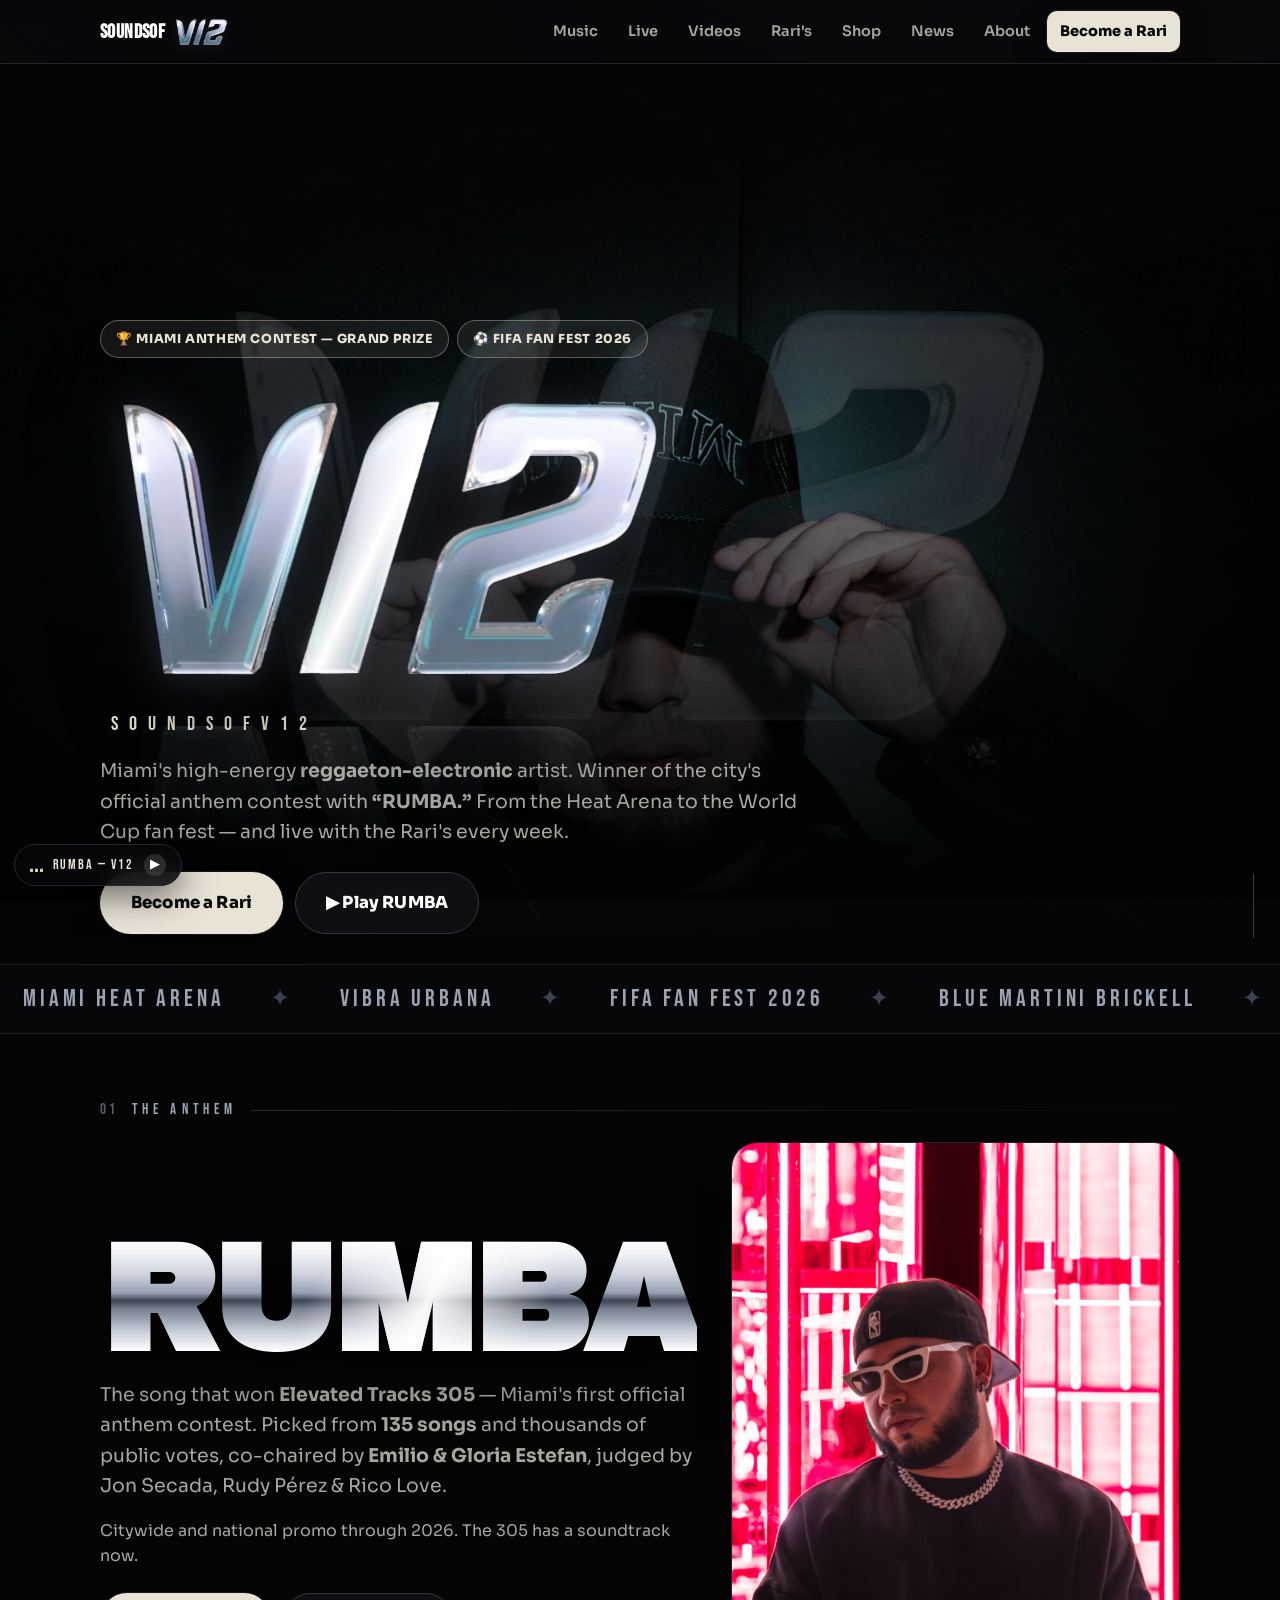
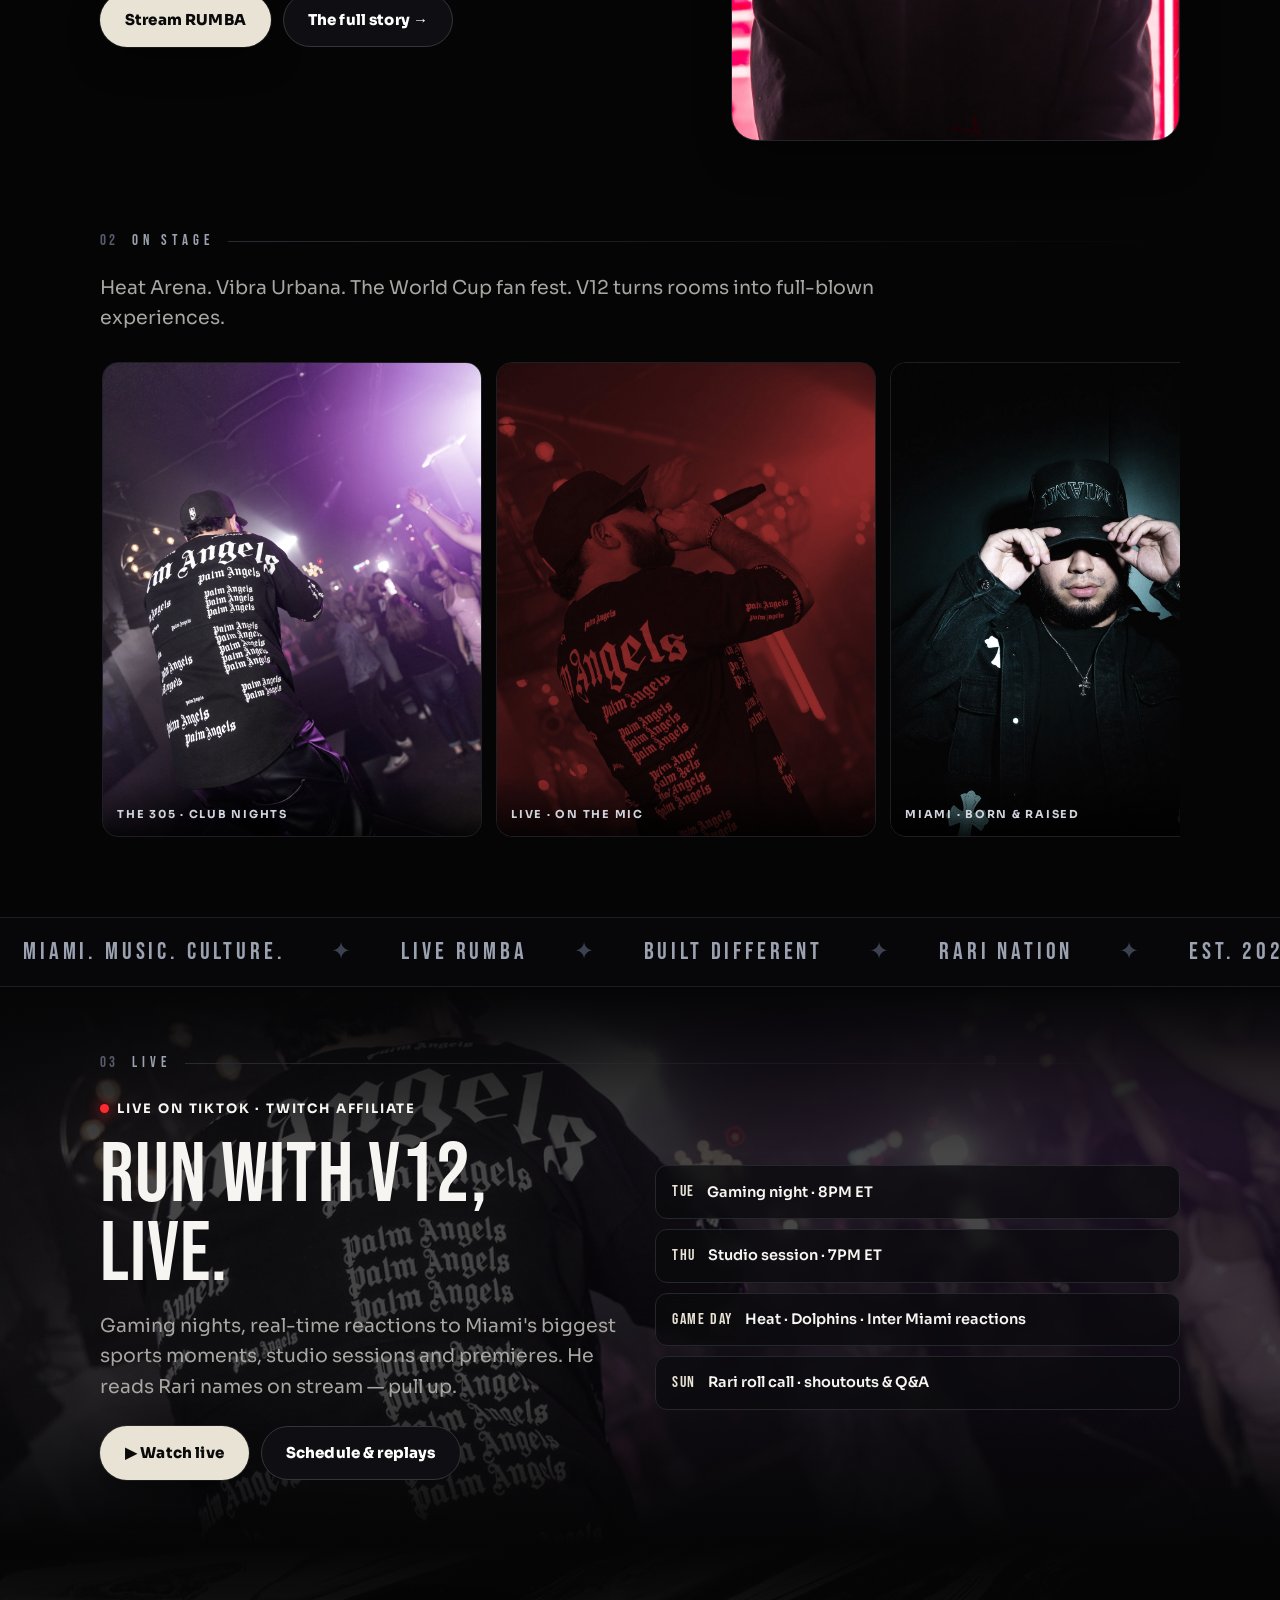
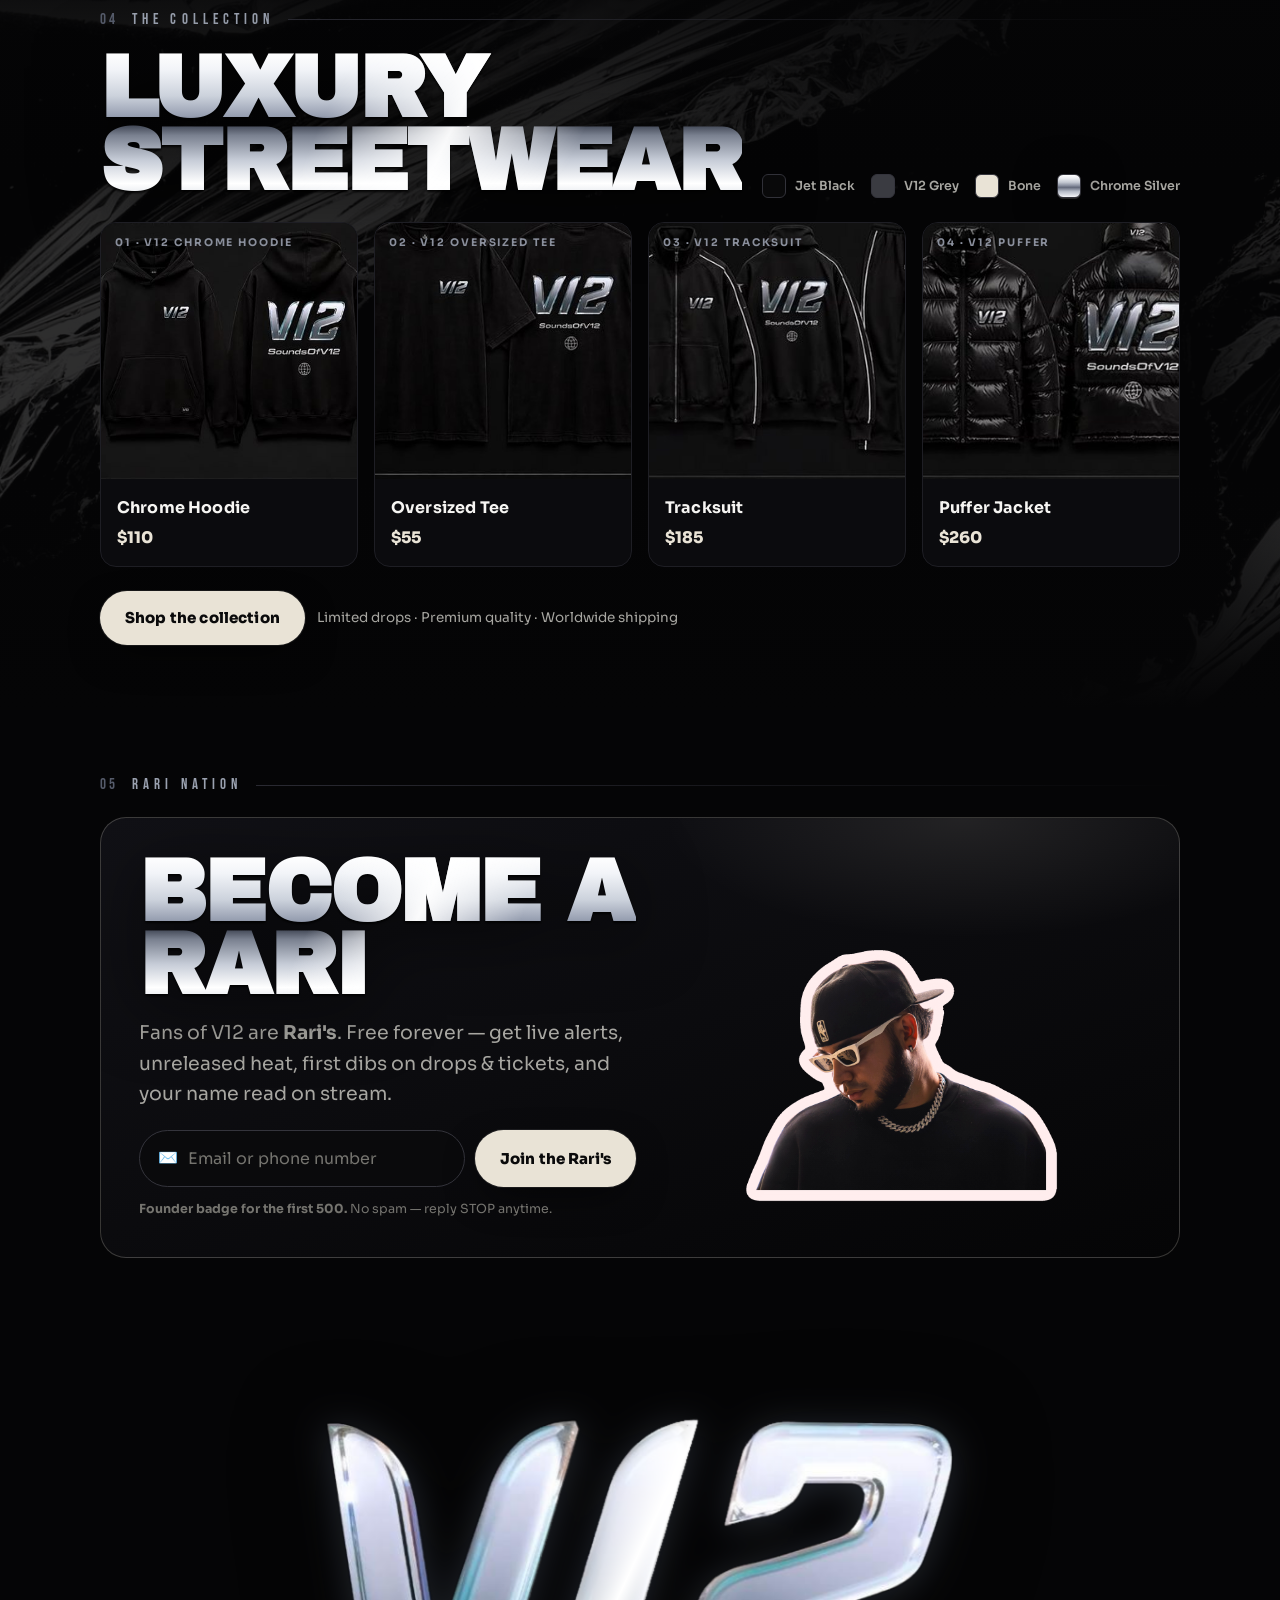
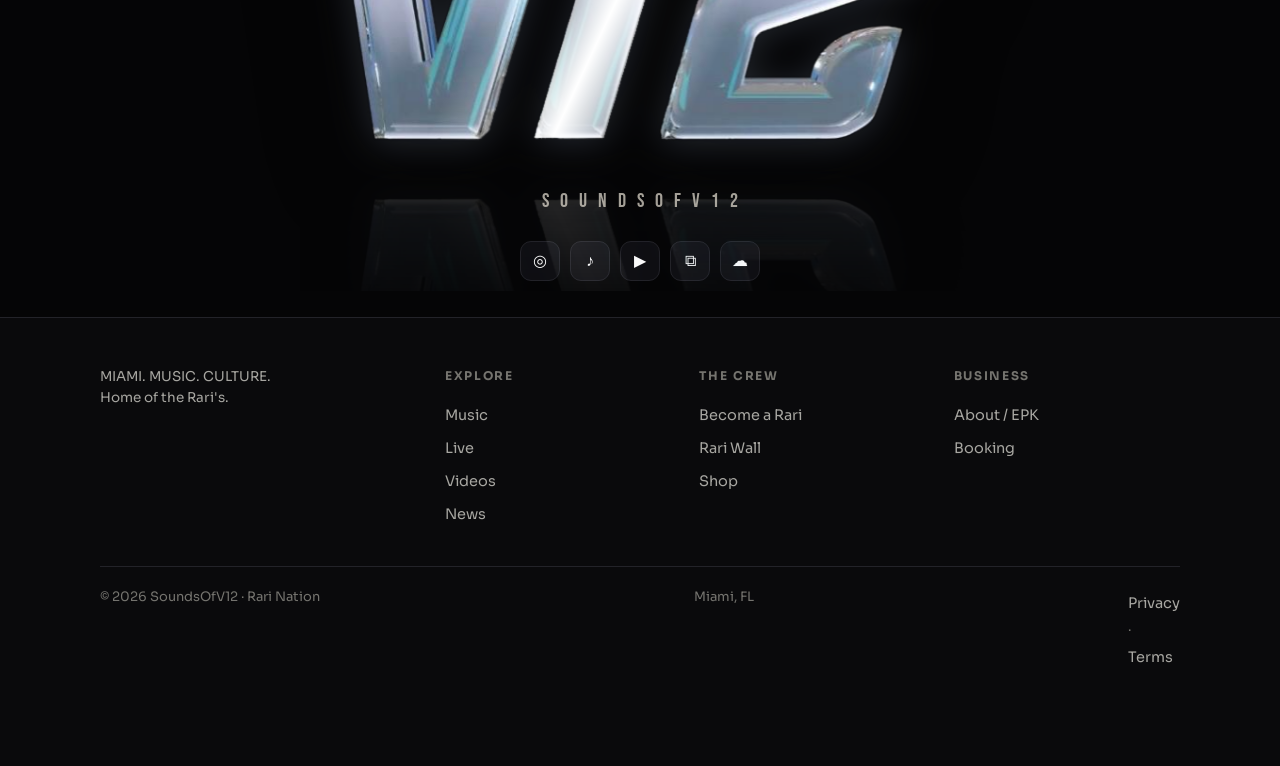
==== commit 7c89befd: "Track what visitors actually do The signup list only shows who arrived. This adds the other half: wh" ====
--- a/index.html
+++ b/index.html
@@ -226,6 +226,7 @@
 </nav>
 
 <script src="assets/js/config.js"></script>
+<script src="assets/js/track.js"></script>
 <script src="assets/js/main.js"></script>
 </body>
 </html>
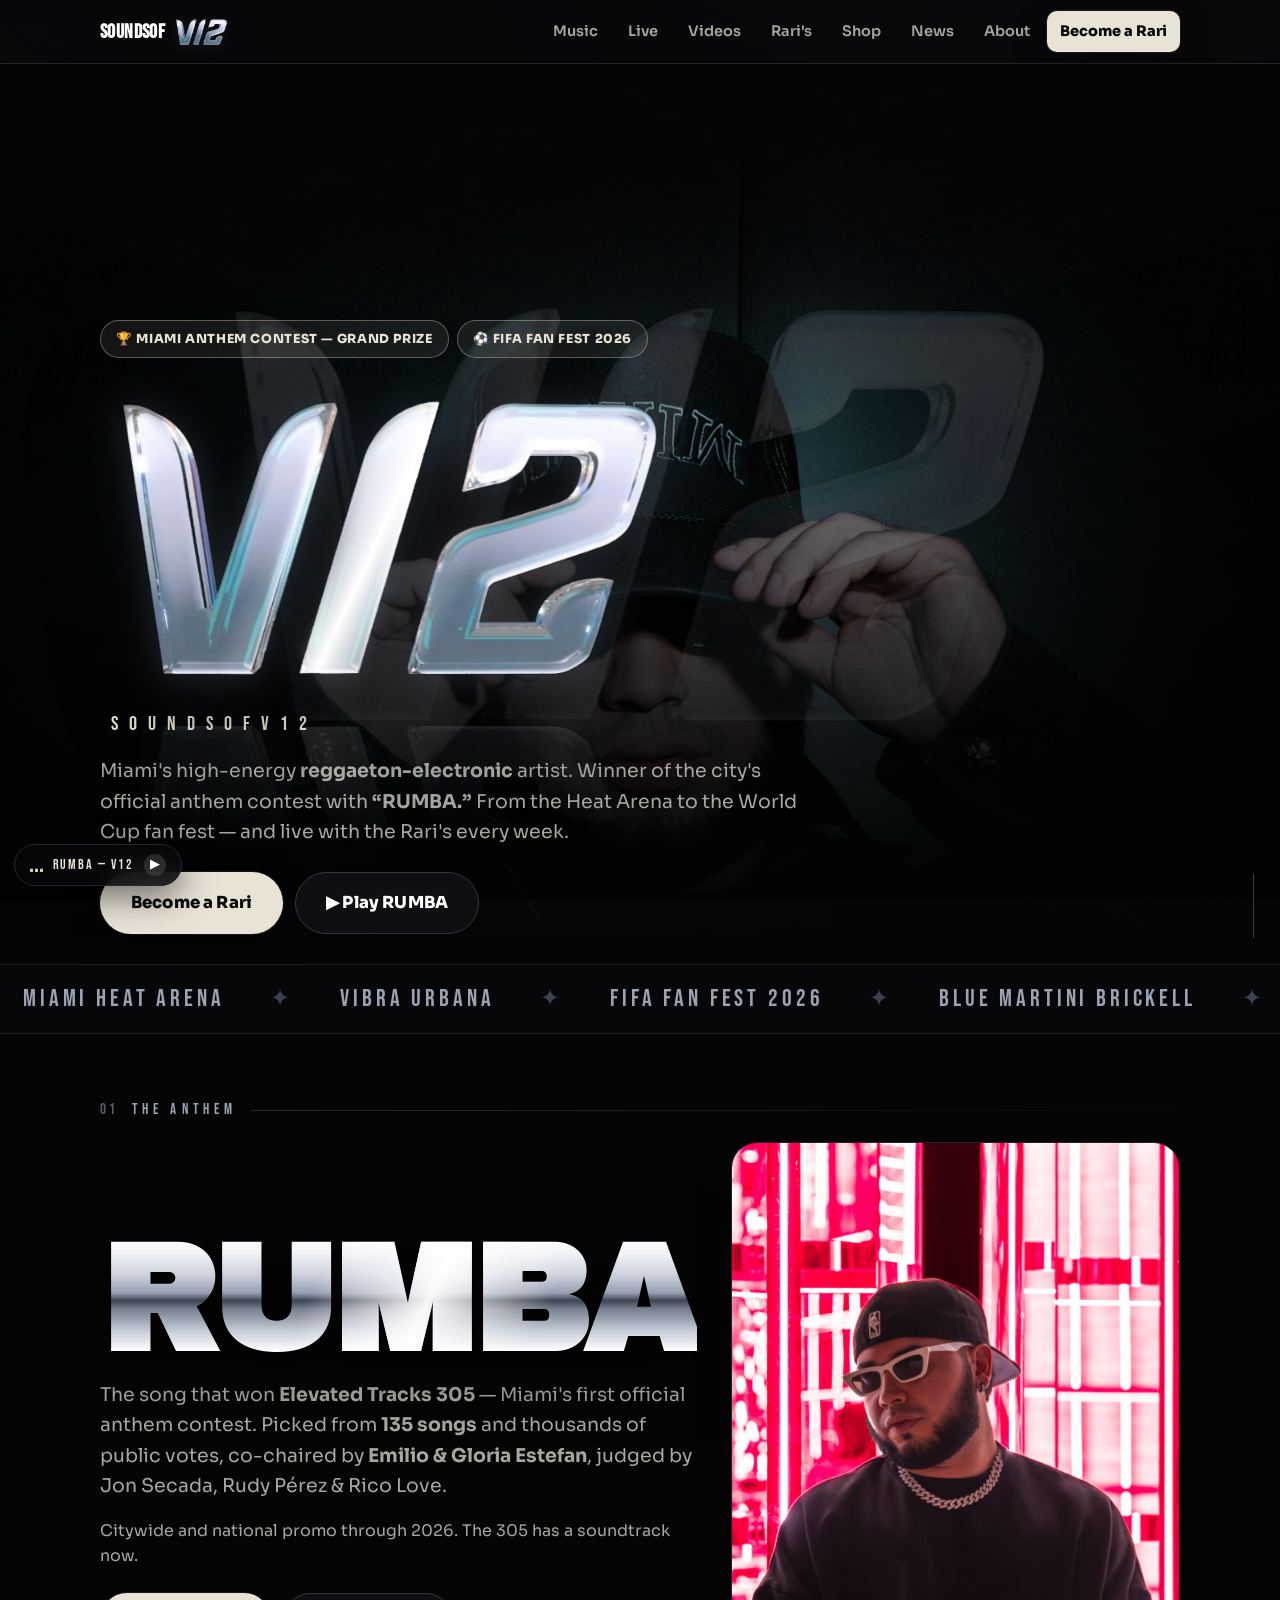
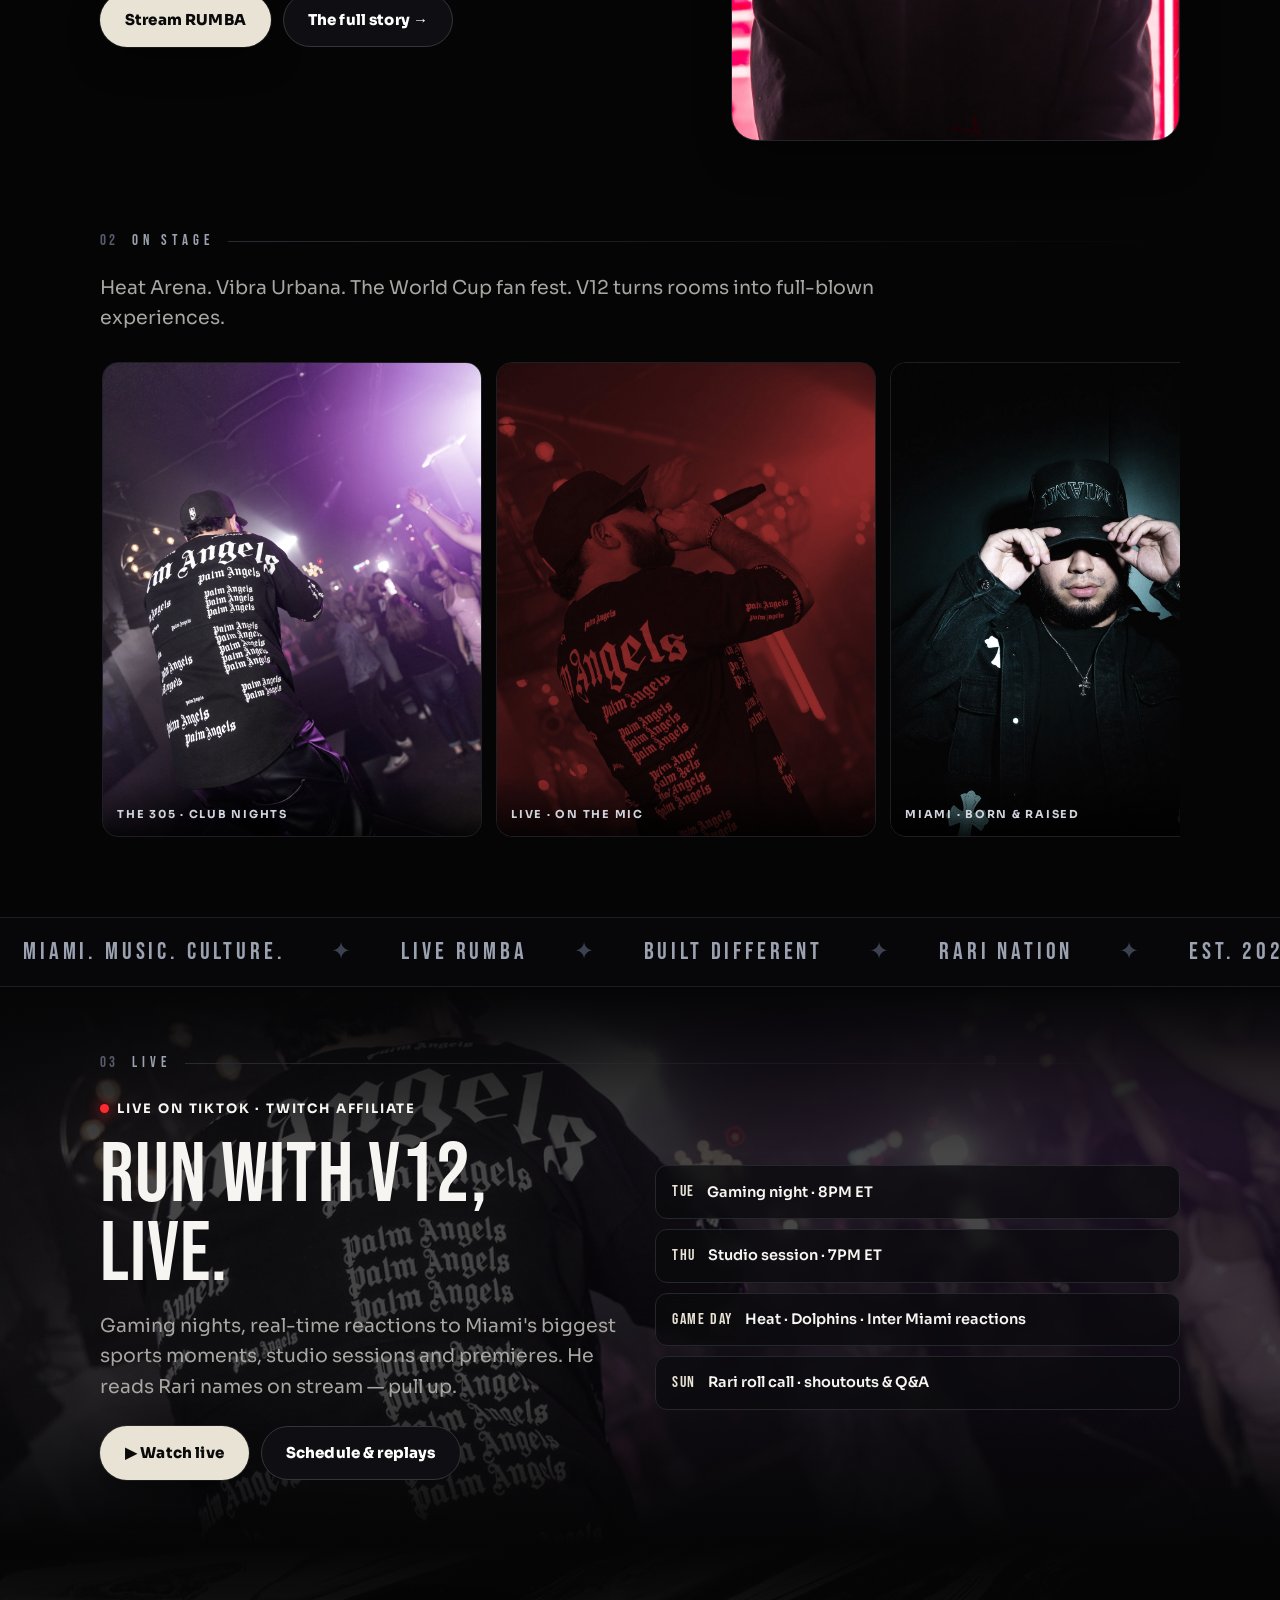
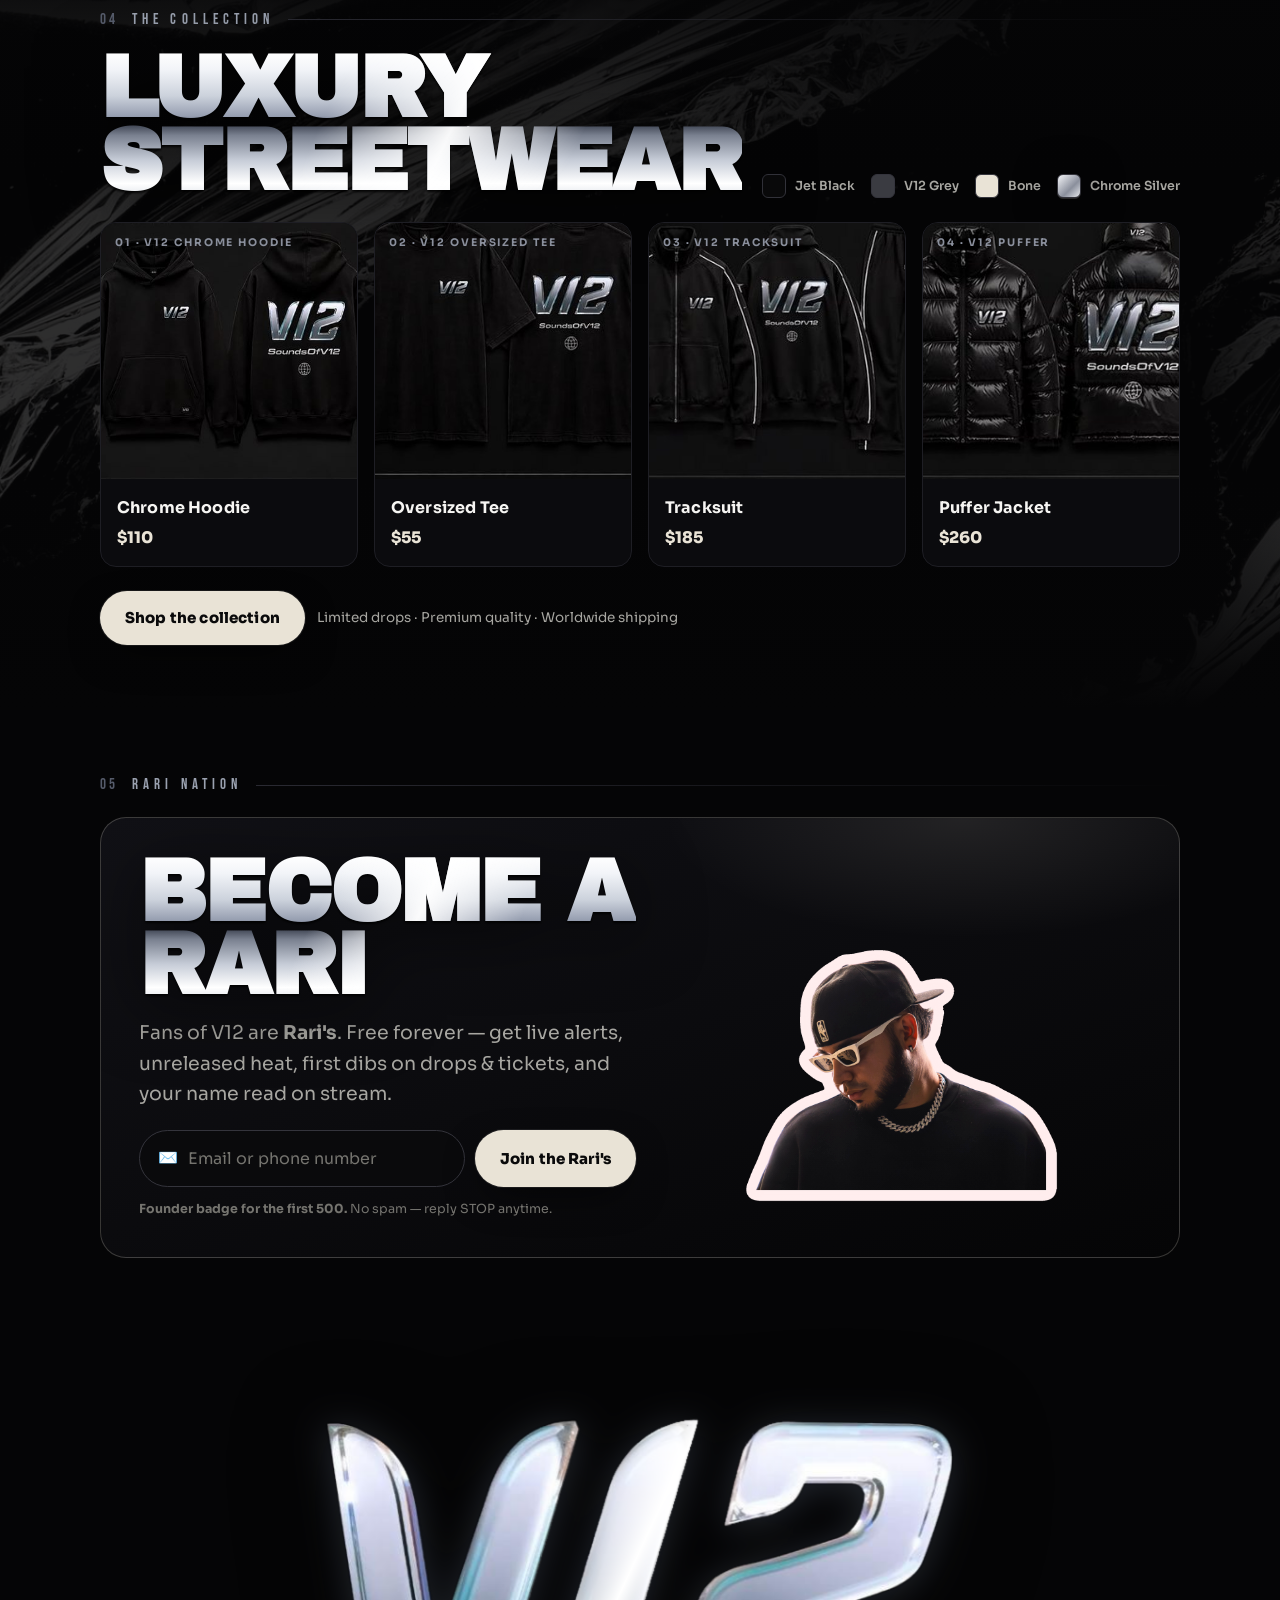
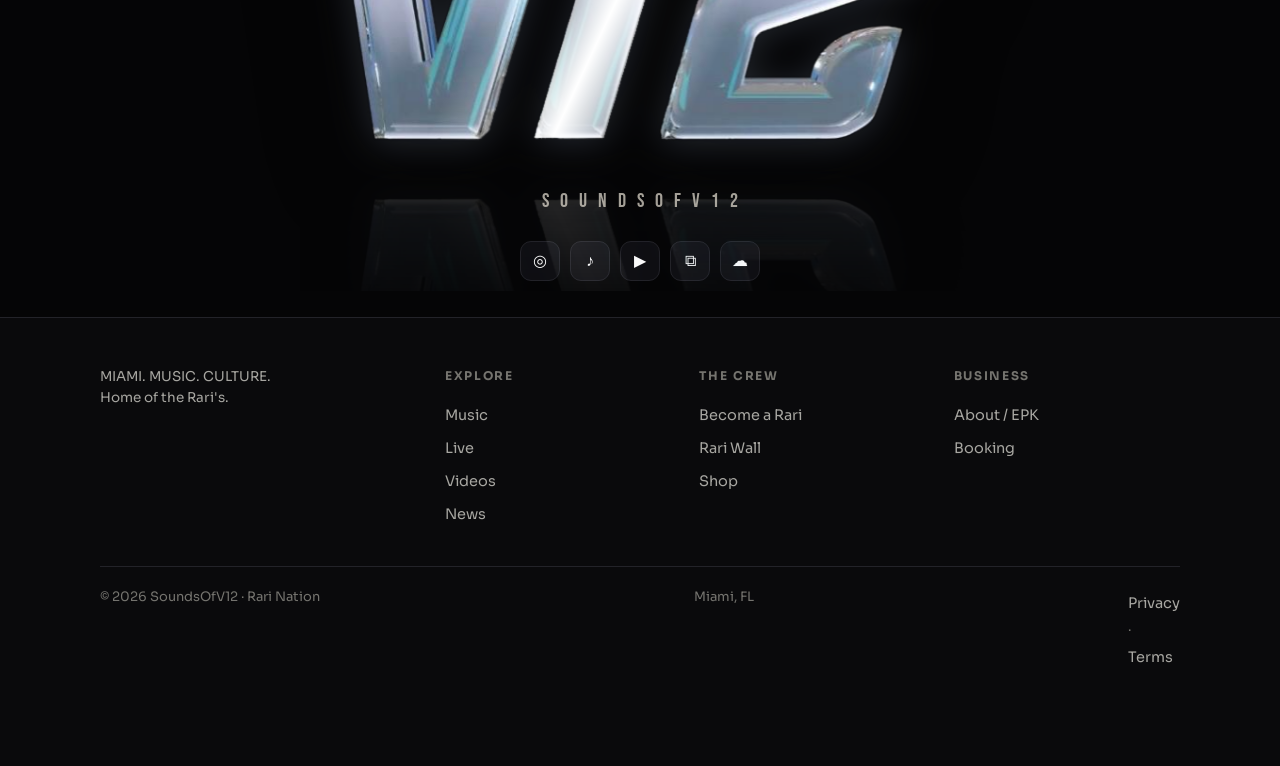
==== commit 3c344e9d: "Make the site tell the truth: real catalogue, real videos, real checkout, real inboxes The site was " ====
--- a/index.html
+++ b/index.html
@@ -167,10 +167,10 @@
     </div>
   </div>
   <div class="grid-4 mt-3">
-    <div class="prod rv"><span class="plabel">01 · V12 Chrome Hoodie</span><div class="ph"><img class="pimg" src="assets/img/merch/hoodie01.jpg" alt="01 · V12 Chrome Hoodie" loading="lazy" onerror="this.remove()">V12</div><div class="body"><b>Chrome Hoodie</b><div class="price">$110</div></div></div>
-    <div class="prod rv" style="--d:.07s"><span class="plabel">02 · V12 Oversized Tee</span><div class="ph"><img class="pimg" src="assets/img/merch/tee02.jpg" alt="02 · V12 Oversized Tee" loading="lazy" onerror="this.remove()">V12</div><div class="body"><b>Oversized Tee</b><div class="price">$55</div></div></div>
-    <div class="prod rv" style="--d:.14s"><span class="plabel">03 · V12 Tracksuit</span><div class="ph"><img class="pimg" src="assets/img/merch/tracksuit.jpg" alt="03 · V12 Tracksuit" loading="lazy" onerror="this.remove()">V12</div><div class="body"><b>Tracksuit</b><div class="price">$185</div></div></div>
-    <div class="prod rv" style="--d:.21s"><span class="plabel">04 · V12 Puffer</span><div class="ph"><img class="pimg" src="assets/img/merch/puffer.jpg" alt="04 · V12 Puffer" loading="lazy" onerror="this.remove()">V12</div><div class="body"><b>Puffer Jacket</b><div class="price">$260</div></div></div>
+    <a class="prod rv" href="shop.html"><span class="plabel">01 · V12 Chrome Hoodie</span><div class="ph"><img class="pimg" src="assets/img/merch/hoodie01.jpg" alt="01 · V12 Chrome Hoodie" loading="lazy" onerror="this.remove()">V12</div><div class="body"><b>Chrome Hoodie</b><div class="price">$110</div></div></a>
+    <a class="prod rv" href="shop.html" style="--d:.07s"><span class="plabel">02 · V12 Oversized Tee</span><div class="ph"><img class="pimg" src="assets/img/merch/tee02.jpg" alt="02 · V12 Oversized Tee" loading="lazy" onerror="this.remove()">V12</div><div class="body"><b>Oversized Tee</b><div class="price">$55</div></div></a>
+    <a class="prod rv" href="shop.html" style="--d:.14s"><span class="plabel">03 · V12 Tracksuit</span><div class="ph"><img class="pimg" src="assets/img/merch/tracksuit.jpg" alt="03 · V12 Tracksuit" loading="lazy" onerror="this.remove()">V12</div><div class="body"><b>Tracksuit</b><div class="price">$185</div></div></a>
+    <a class="prod rv" href="shop.html" style="--d:.21s"><span class="plabel">04 · V12 Puffer</span><div class="ph"><img class="pimg" src="assets/img/merch/puffer.jpg" alt="04 · V12 Puffer" loading="lazy" onerror="this.remove()">V12</div><div class="body"><b>Puffer Jacket</b><div class="price">$260</div></div></a>
   </div>
   <div class="btn-row mt-3 rv"><a class="btn btn-primary" href="shop.html">Shop the collection</a><span class="muted small" style="align-self:center">Limited drops · Premium quality · Worldwide shipping</span></div>
 </div></section>
--- a/assets/css/style.css
+++ b/assets/css/style.css
@@ -205,14 +205,18 @@
 .poll .opt.voted{border-color:var(--teal)}
 
 /* membership card */
+/* Flex column so `.no { margin-top:auto }` below can do what it was
+   written to do — push the card number down to the base. Without it the
+   card laid everything out at the top and left a dead slab underneath. */
 .raricard{aspect-ratio:1.6/1;border-radius:20px;padding:22px;position:relative;overflow:hidden;
+  display:flex;flex-direction:column;
   background:linear-gradient(135deg,#1a0e12,#0b0c14);border:1px solid var(--line2);box-shadow:var(--shadow)}
 .raricard::after{content:"";position:absolute;right:-40px;top:-40px;width:180px;height:180px;
   background:var(--grad-hot);filter:blur(50px);opacity:.5}
 .raricard .top{display:flex;justify-content:space-between;position:relative}
 .raricard .chip{width:42px;height:30px;border-radius:7px;background:linear-gradient(135deg,#eef0f3,#8a8f9c)}
 .raricard .no{font-family:var(--disp);font-size:20px;letter-spacing:.14em;margin-top:auto;position:relative}
-.raricard .foot{display:flex;justify-content:space-between;align-items:end;position:relative;margin-top:26px}
+.raricard .foot{display:flex;justify-content:space-between;align-items:end;position:relative;margin-top:14px}
 
 /* steps / list */
 .steps{list-style:none;counter-reset:s}
@@ -351,9 +355,15 @@
 .livebanner{position:relative;z-index:59}
 .nav{z-index:60}.bottombar{z-index:70}.drawer{z-index:80}
 
-/* liquid-chrome text (vertical metallic sheen) */
+/* liquid-chrome text (vertical metallic sheen)
+
+   background-image, NOT the `background` shorthand. The shorthand resets
+   background-clip to border-box, and when it carried !important that reset
+   won against the background-clip:text below it — !important beats source
+   order. Every chrome word on the site painted as a solid gradient
+   rectangle with invisible text. Keep this a longhand. */
 .grad-text,.chrome{
-  background:linear-gradient(180deg,#ffffff 0%,#eaecf0 15%,#c4c9d2 33%,#868c9c 49%,#63697a 56%,#b4bac6 74%,#f4f5f8 100%)!important;
+  background-image:linear-gradient(180deg,#ffffff 0%,#eaecf0 15%,#c4c9d2 33%,#868c9c 49%,#63697a 56%,#b4bac6 74%,#f4f5f8 100%);
   -webkit-background-clip:text;background-clip:text;-webkit-text-fill-color:transparent;color:transparent;
   filter:drop-shadow(0 1px 0 rgba(255,255,255,.14)) drop-shadow(0 6px 20px rgba(0,0,0,.5));}
 
@@ -609,3 +619,171 @@
 @media(max-width:520px){.brand{gap:7px}.brand .markw{height:25px}}
 @media(prefers-reduced-motion:reduce){.lgx img,.lgx .sweep{animation:none}}
 .buy-btn{display:block;margin-top:12px;padding:11px 0;background:var(--bone);color:#0a0a0b;border-radius:999px;font-size:13px;font-weight:700;letter-spacing:.06em;text-transform:uppercase;text-align:center;text-decoration:none;transition:background .18s,box-shadow .18s}.buy-btn:hover{background:#fff;box-shadow:0 0 0 1px rgba(255,255,255,.25),0 10px 30px -8px rgba(0,0,0,.6)}
+
+/* ============================================================
+   V4 — real catalogue, real videos, real store
+   Everything below renders a thing that exists: a cover that was
+   downloaded, a video that is on the channel, a variant that is in
+   stock. No placeholder tiles.
+   ============================================================ */
+
+/* ---------- release grid (music.html) ---------- */
+.relgrid{display:grid;grid-template-columns:repeat(5,1fr);gap:18px}
+@media(max-width:1000px){.relgrid{grid-template-columns:repeat(3,1fr)}}
+@media(max-width:600px){.relgrid{grid-template-columns:repeat(2,1fr);gap:14px}}
+
+.rel{display:flex;flex-direction:column;gap:9px;min-width:0}
+.relart{position:relative;display:block;aspect-ratio:1/1;border-radius:var(--r-sm);overflow:hidden;
+  border:1px solid var(--line);background:#0b0b0e;transition:.25s}
+.relart img{width:100%;height:100%;object-fit:cover;display:block;transition:.4s}
+.relart:hover{border-color:var(--line2);transform:translateY(-3px);
+  box-shadow:0 18px 40px -18px rgba(0,0,0,.9)}
+.relart:hover img{transform:scale(1.05)}
+.relplay{position:absolute;right:9px;bottom:9px;width:34px;height:34px;border-radius:50%;
+  display:grid;place-items:center;font-size:12px;color:#0a0a0b;background:var(--bone);
+  opacity:0;transform:translateY(6px);transition:.22s;
+  box-shadow:0 8px 20px -6px rgba(0,0,0,.8)}
+.relart:hover .relplay,.relart:focus-visible .relplay{opacity:1;transform:none}
+.relart.feat{aspect-ratio:1/1;border-radius:var(--r)}
+
+.relmeta b{display:block;font-size:14.5px;line-height:1.25;
+  overflow:hidden;text-overflow:ellipsis;white-space:nowrap}
+.relmeta span{display:block;font-size:11.5px;color:var(--mut2);margin-top:2px}
+
+.chips{display:flex;flex-wrap:wrap;gap:5px}
+.chip{font-size:10.5px;letter-spacing:.04em;font-weight:700;padding:4px 8px;border-radius:999px;
+  border:1px solid var(--line);color:var(--mut);background:var(--surface);
+  text-decoration:none;transition:.16s;white-space:nowrap}
+.chip:hover{color:var(--ink);border-color:var(--line2);background:var(--surface2)}
+
+/* artist-level platform cards */
+.plat{display:flex;flex-direction:column;gap:3px;text-decoration:none;transition:.2s}
+.plat:hover{border-color:var(--line2);transform:translateY(-2px)}
+
+/* ---------- video grid (videos.html) ----------
+   16/9 to match what YouTube actually returns. The old tiles were 9/16
+   over an empty gradient, so a thumbnail would have been letterboxed
+   into a slot shaped for a vertical clip. */
+.vgrid{display:grid;grid-template-columns:repeat(4,1fr);gap:16px}
+@media(max-width:960px){.vgrid{grid-template-columns:repeat(2,1fr)}}
+@media(max-width:520px){.vgrid{grid-template-columns:1fr}}
+.vthumb{aspect-ratio:16/9;display:block;text-decoration:none;transition:.25s}
+.vthumb img{position:absolute;inset:0;width:100%;height:100%;object-fit:cover;display:block}
+.vthumb:hover{border-color:var(--line2);transform:translateY(-3px);
+  box-shadow:0 18px 40px -18px rgba(0,0,0,.9)}
+.vthumb .pl{position:absolute;inset:0;display:grid;place-items:center;font-size:30px;
+  color:#fff;text-shadow:0 4px 18px rgba(0,0,0,.85);z-index:2;opacity:.9}
+.vthumb .cap{position:absolute;left:0;right:0;bottom:0;z-index:2;padding:26px 12px 11px;
+  background:linear-gradient(transparent,rgba(0,0,0,.9));font-weight:700;font-size:13px;
+  line-height:1.3;color:var(--ink);
+  display:-webkit-box;-webkit-line-clamp:2;-webkit-box-orient:vertical;overflow:hidden}
+
+/* track rows: the sub-line is its own line, not glued to the title */
+.track .meta span{display:block}
+
+/* ---------- store: grid states ---------- */
+.shopnote{grid-column:1/-1;padding:34px 22px;border:1px solid var(--line);border-radius:var(--r);
+  background:var(--surface);text-align:center}
+.shopnote b{font-size:17px}
+.prodhit{display:block;width:100%;padding:0;text-align:left}
+.prod .soldout{position:absolute;left:10px;top:10px;z-index:3;padding:5px 10px;border-radius:999px;
+  font-size:10.5px;font-weight:800;letter-spacing:.1em;text-transform:uppercase;
+  background:rgba(8,8,10,.86);border:1px solid var(--line2);color:var(--mut)}
+.buy-btn[disabled]{background:var(--surface2);color:var(--mut2);cursor:not-allowed;box-shadow:none}
+.buy-btn[disabled]:hover{background:var(--surface2);box-shadow:none}
+body.noscroll{overflow:hidden}
+
+/* ---------- store: product sheet ---------- */
+.sheet{position:fixed;inset:0;z-index:120;background:rgba(4,4,6,.78);backdrop-filter:blur(8px);
+  display:grid;place-items:center;padding:20px;overflow:auto}
+.sheetbox{position:relative;width:100%;max-width:900px;background:var(--bg2);
+  border:1px solid var(--line);border-radius:var(--r-lg);padding:26px;box-shadow:var(--shadow)}
+.sheetbox .x{position:absolute;right:14px;top:12px;width:36px;height:36px;border-radius:50%;
+  background:var(--surface);border:1px solid var(--line);color:var(--mut);font-size:15px}
+.sheetbox .x:hover{color:#fff;border-color:var(--line2)}
+.sheetgrid{display:grid;grid-template-columns:1fr 1fr;gap:26px;align-items:start}
+@media(max-width:720px){.sheetgrid{grid-template-columns:1fr}.sheetbox{padding:20px}}
+.sheetart{aspect-ratio:1/1;border-radius:var(--r);overflow:hidden;background:#0b0b0e;border:1px solid var(--line)}
+.sheetart img{width:100%;height:100%;object-fit:cover}
+.price.big{font-family:var(--disp);font-size:30px;color:var(--bone);letter-spacing:.02em}
+.optrow{margin-top:18px}
+.optlab{display:block;font-size:11px;letter-spacing:.16em;text-transform:uppercase;
+  color:var(--mut2);font-weight:800;margin-bottom:8px}
+.opts{display:flex;flex-wrap:wrap;gap:8px}
+.szbtn{min-width:52px;padding:10px 14px;border-radius:11px;border:1px solid var(--line2);
+  background:var(--surface);color:var(--mut);font-weight:700;font-size:14px;transition:.16s}
+.szbtn:hover{color:#fff;border-color:var(--bone2)}
+.szbtn.on{background:var(--bone);border-color:var(--bone);color:#0a0a0b}
+
+/* ---------- store: the bag ----------
+   Bottom-RIGHT, because the RUMBA player already owns bottom-left. */
+#v12bag{position:fixed;right:14px;bottom:calc(14px + env(safe-area-inset-bottom,0px));z-index:95;
+  display:flex;align-items:center;gap:9px;padding:9px 15px;border-radius:999px;
+  background:rgba(8,8,10,.85);backdrop-filter:blur(14px);border:1px solid #26262e;
+  box-shadow:0 10px 34px rgba(0,0,0,.55);transition:.2s}
+#v12bag:hover{border-color:#3d4250;transform:translateY(-1px)}
+#v12bag .t{font-family:'Bebas Neue';letter-spacing:.14em;font-size:14px;color:var(--bone)}
+#v12bag .ic{font-size:13px;color:var(--bone)}
+#v12bag .n{min-width:22px;height:22px;padding:0 6px;display:grid;place-items:center;border-radius:999px;
+  background:rgba(233,227,214,.14);color:#fff;font-size:12px;font-weight:800}
+#v12bag.has .n{background:var(--bone);color:#0a0a0b}
+@media(max-width:720px){
+  #v12bag{bottom:calc(var(--bottom-h) + 12px + env(safe-area-inset-bottom,0px))}
+  #v12bag .t{display:none}
+}
+
+.bagwrap{position:fixed;inset:0;z-index:130;background:rgba(4,4,6,.72);backdrop-filter:blur(6px);
+  display:flex;justify-content:flex-end}
+.bag{width:min(420px,100%);height:100%;background:var(--bg2);border-left:1px solid var(--line);
+  display:flex;flex-direction:column}
+.baghead{display:flex;align-items:center;justify-content:space-between;padding:20px;
+  border-bottom:1px solid var(--line);font-size:17px}
+.baghead .x{width:34px;height:34px;border-radius:50%;background:var(--surface);
+  border:1px solid var(--line);color:var(--mut)}
+.bagitems{flex:1;overflow:auto;padding:8px 20px}
+.bagempty{flex:1;display:grid;place-items:center;color:var(--mut)}
+.bagitem{display:grid;grid-template-columns:56px 1fr auto;gap:12px;align-items:center;
+  padding:14px 0;border-bottom:1px solid var(--line)}
+.bagart{width:56px;height:56px;border-radius:9px;overflow:hidden;background:#0b0b0e;border:1px solid var(--line)}
+.bagart img{width:100%;height:100%;object-fit:cover}
+.bagmeta{min-width:0}
+.bagmeta b{display:block;font-size:14px;line-height:1.3}
+.bagmeta span{display:block;font-size:12px;color:var(--mut2)}
+.bagqty{display:flex;align-items:center;gap:8px}
+.bagqty button{width:28px;height:28px;border-radius:8px;background:var(--surface);
+  border:1px solid var(--line2);color:var(--ink);font-size:15px;line-height:1}
+.bagqty button:hover{border-color:var(--bone2)}
+.bagfoot{padding:20px;border-top:1px solid var(--line)}
+.bagtot{display:flex;justify-content:space-between;align-items:baseline;font-size:15px}
+.bagtot b{font-family:var(--disp);font-size:24px;color:var(--bone)}
+
+/* ---------- polls: results you can actually see ----------
+   The old bar was rgba(233,227,214,.12) — chrome at 12% over a near-black
+   card. It was doing exactly what it was told and was invisible doing it,
+   so a vote that saved perfectly still looked like nothing happened. */
+.poll{display:flex;flex-direction:column}
+.pollmeta{display:flex;gap:12px;align-items:center;flex-wrap:wrap;
+  font-size:11.5px;letter-spacing:.1em;text-transform:uppercase;font-weight:700;
+  color:var(--mut2);margin:10px 0 14px}
+.polltime{color:var(--bone2)}
+.pollclosed{color:var(--mut2);border:1px solid var(--line2);border-radius:999px;padding:3px 9px}
+.pollempty{align-items:flex-start;color:var(--mut)}
+
+.poll .opt{overflow:hidden;transition:border-color .18s,background .18s}
+.poll .opt[disabled]{cursor:default}
+.poll .opt .bar{background:linear-gradient(90deg,rgba(233,227,214,.42),rgba(233,227,214,.20));
+  border-radius:10px}
+.poll .opt.revealed .bar{box-shadow:inset 0 0 0 1px rgba(233,227,214,.14)}
+.poll .opt.voted{border-color:var(--bone);background:rgba(233,227,214,.05)}
+.poll .opt.voted .bar{background:linear-gradient(90deg,rgba(233,227,214,.78),rgba(233,227,214,.42))}
+.poll .opt .lbl{align-items:center;gap:12px;font-weight:700}
+.poll .opt .pct{color:var(--bone);font-variant-numeric:tabular-nums;white-space:nowrap}
+.poll .opt .tick{display:inline-grid;place-items:center;width:16px;height:16px;border-radius:50%;
+  background:var(--bone);color:#0a0a0b;font-size:10px;font-style:normal;font-weight:900;
+  margin-right:8px;vertical-align:-2px}
+.poll .note{margin-top:4px}
+
+/* the Rari card only claims a number once one has been issued */
+.raricard .no{transition:color .3s}
+.raricard:not(.claimed) .no,.raricard:not(.claimed) .foot b{color:var(--mut2)}
+.raricard.claimed .no{color:var(--bone)}
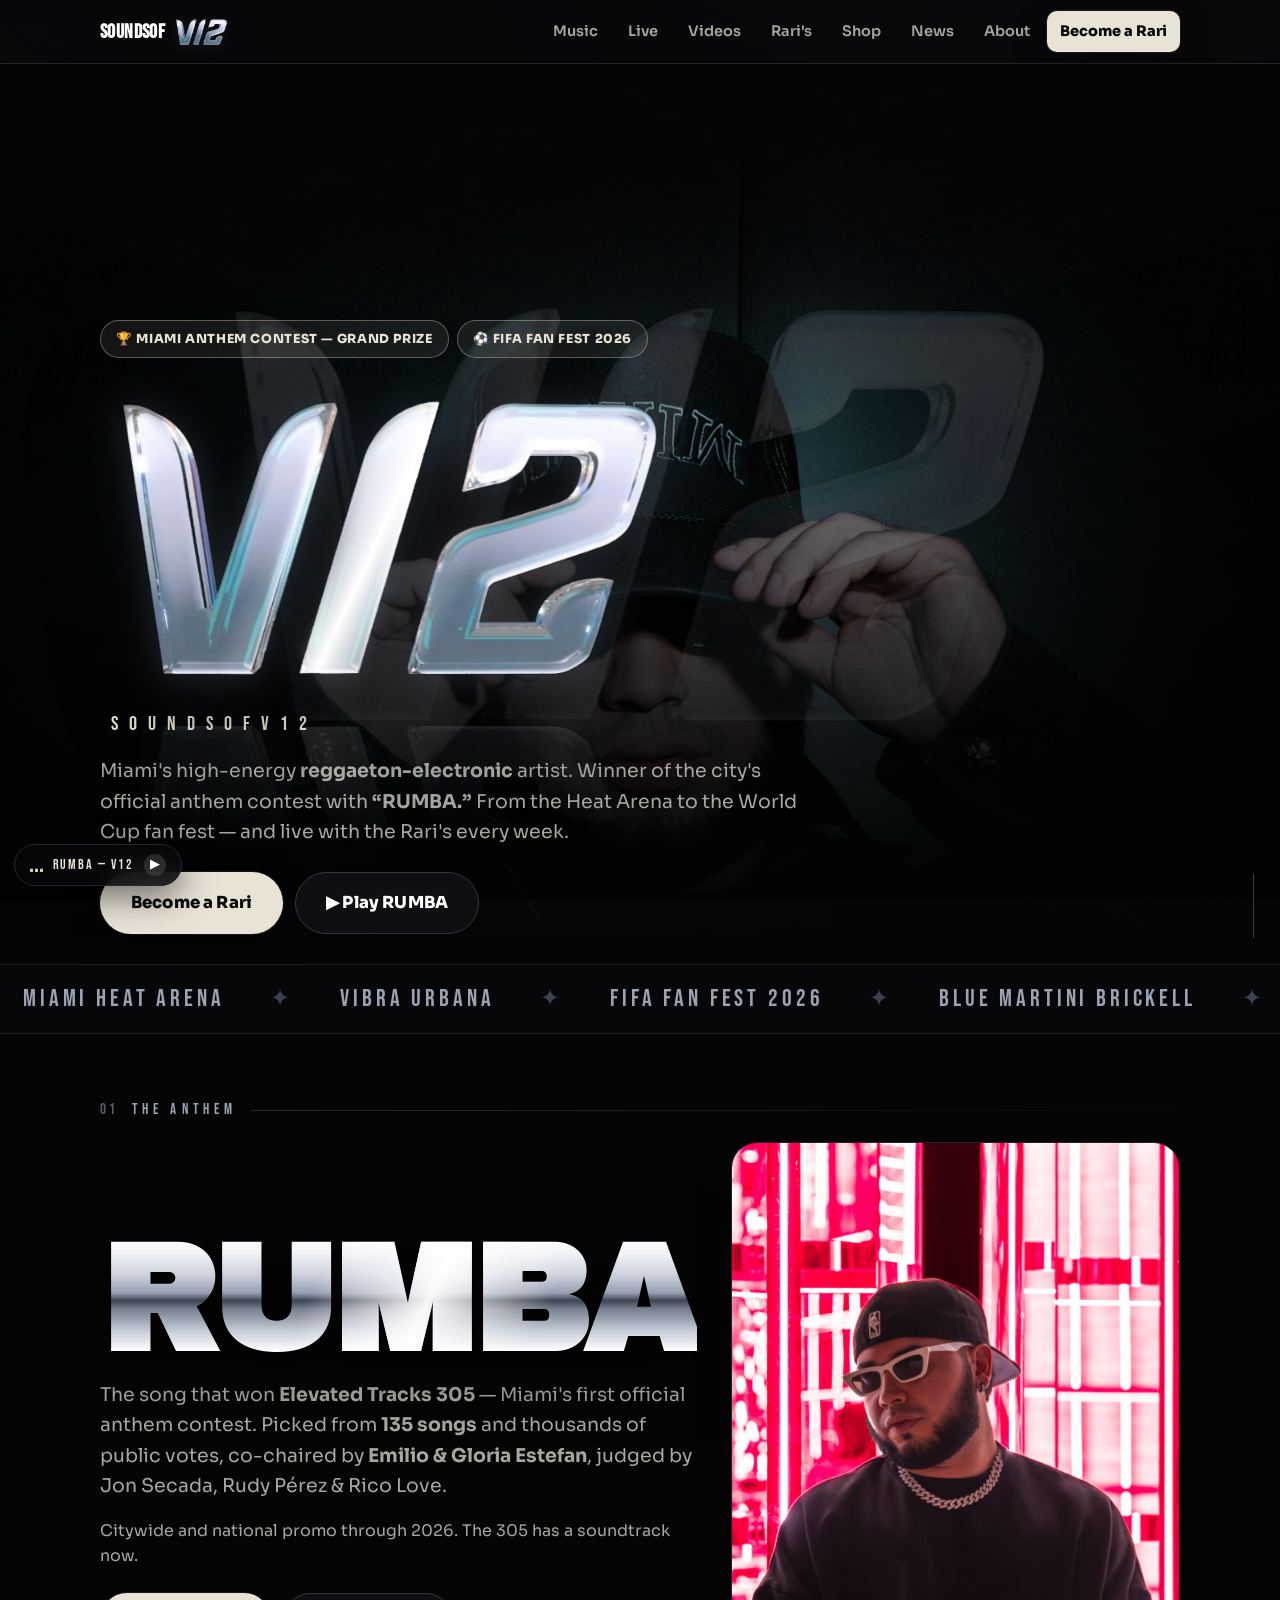
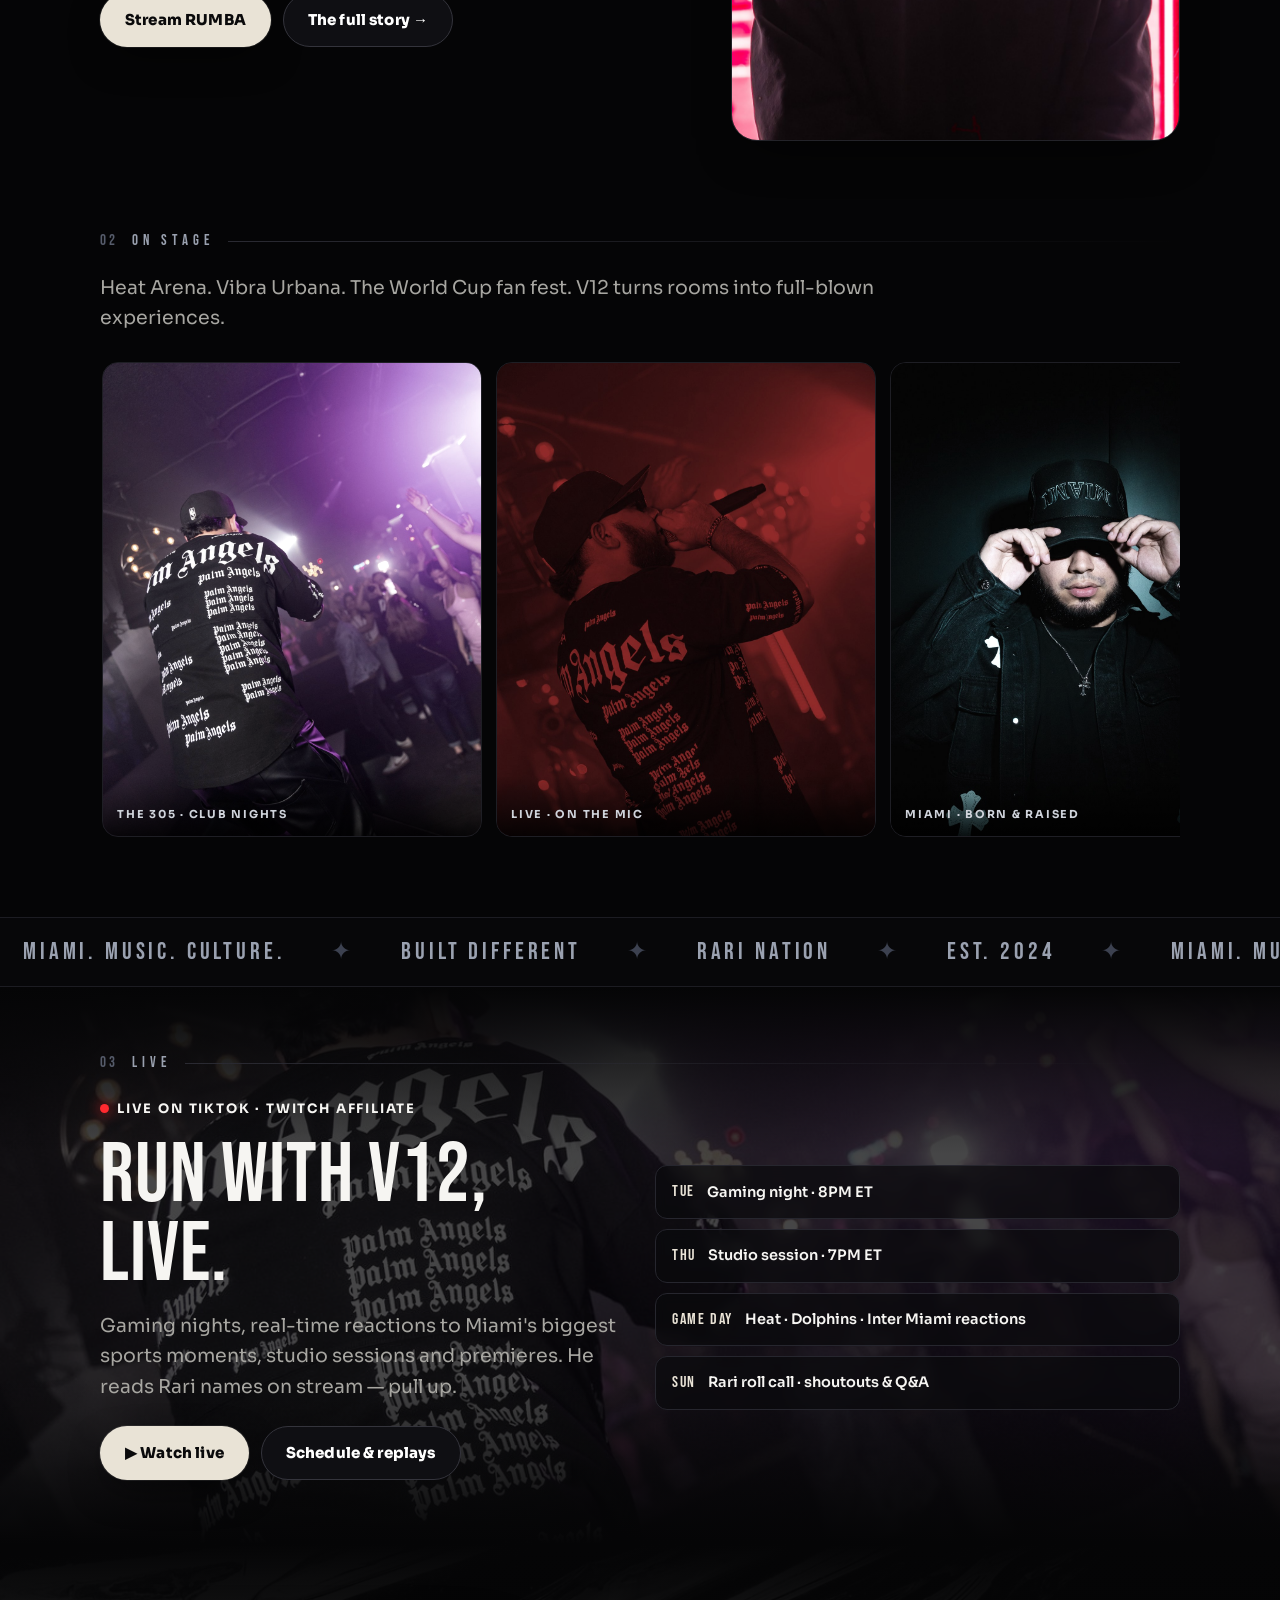
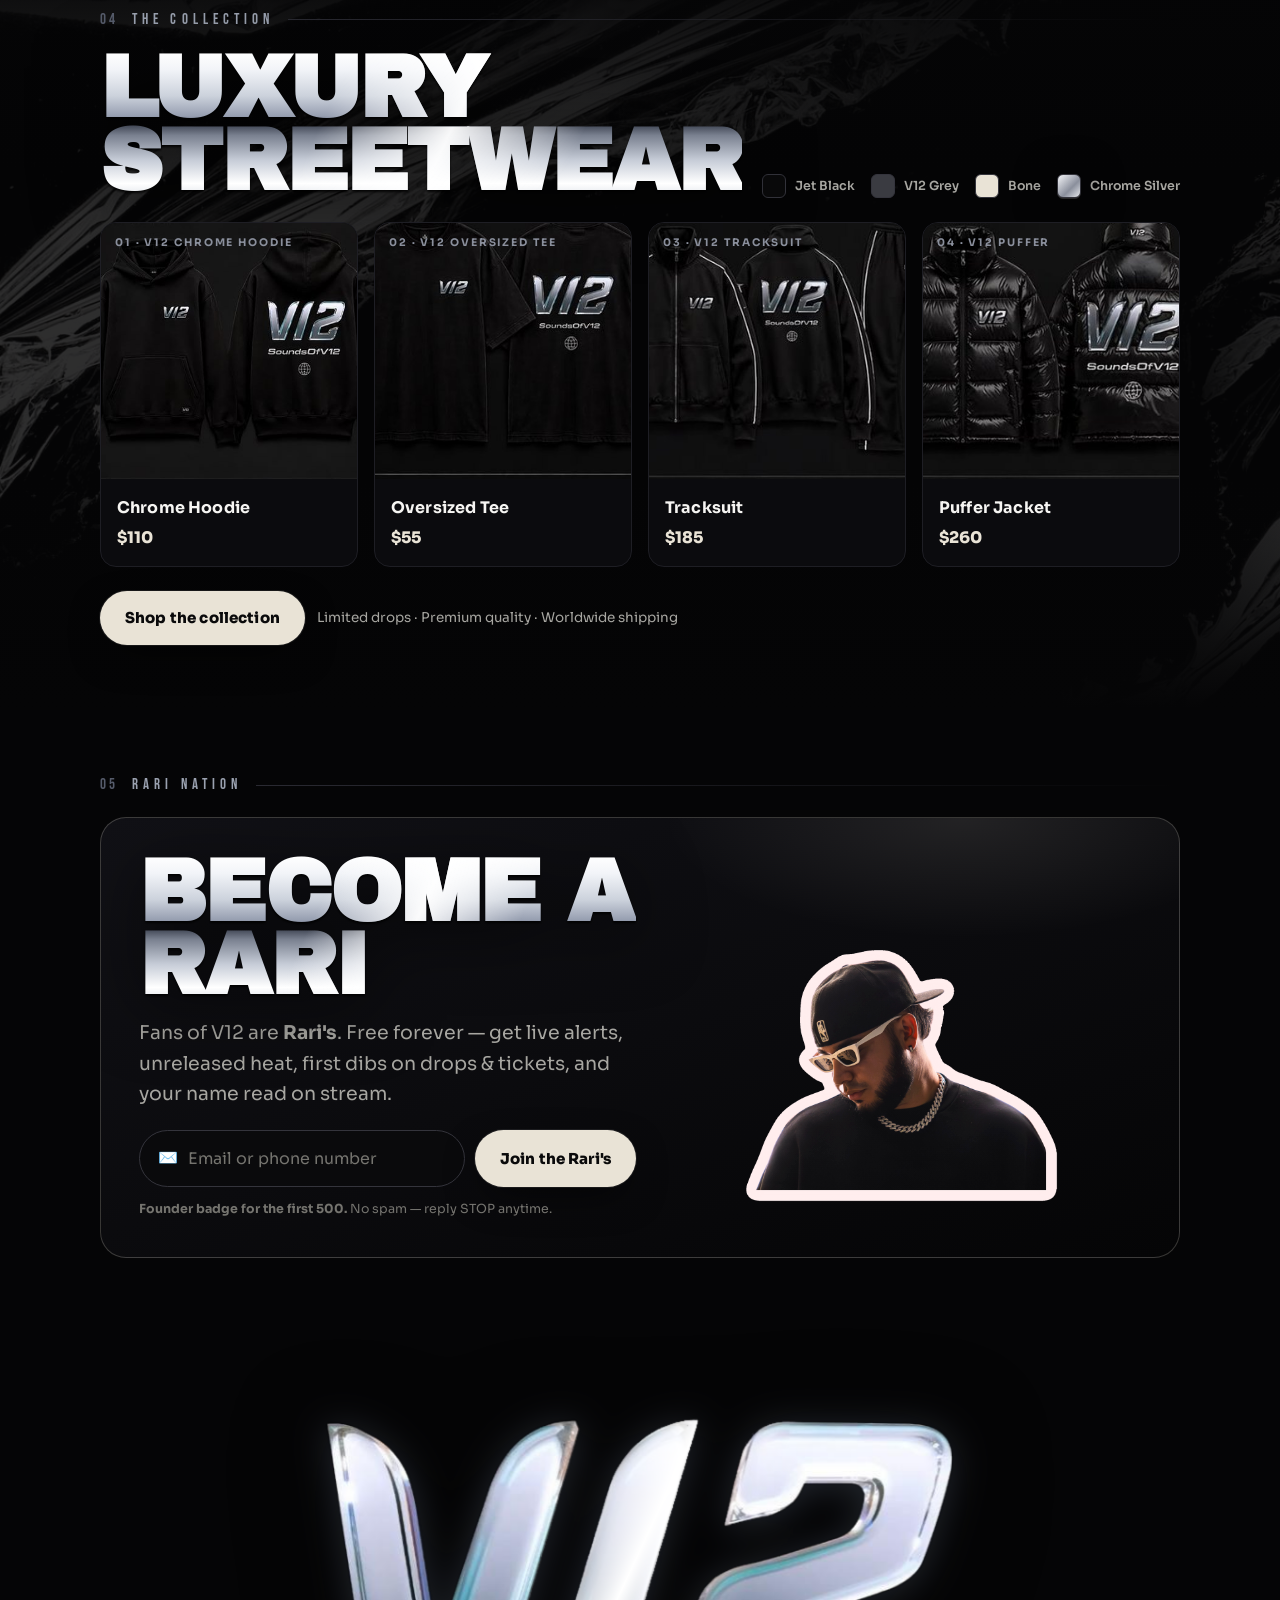
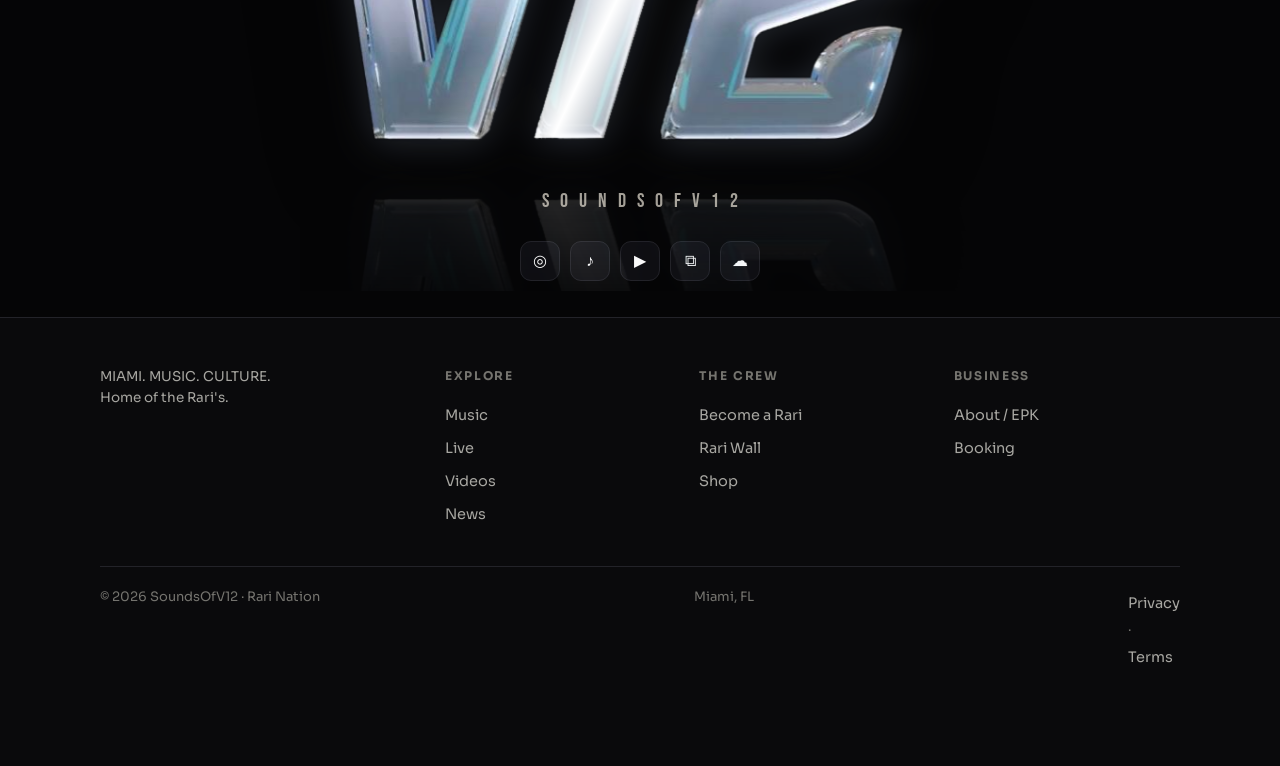
==== commit 9d5ce656: "Remove the "Live Rumba" tagline from the site It read badly in link previews when the homepage is sh" ====
--- a/index.html
+++ b/index.html
@@ -9,7 +9,7 @@
 <link rel="canonical" href="https://soundsofv12.com/">
 <meta property="og:type" content="website">
 <meta property="og:title" content="V12 — SoundsOfV12 | Home of the Rari's">
-<meta property="og:description" content="Miami reggaeton-electronic. Anthem-contest winner. Heat Arena to the World Cup fan fest. Live Rumba.">
+<meta property="og:description" content="Miami reggaeton-electronic. Anthem-contest winner. Heat Arena to the World Cup fan fest.">
 <meta property="og:url" content="https://soundsofv12.com/">
 <meta property="og:site_name" content="SoundsOfV12">
 <meta property="og:image" content="https://soundsofv12.com/assets/img/og-card.jpg">
@@ -122,8 +122,8 @@
 
 <!-- brand ticker -->
 <div class="marq rev" aria-hidden="true"><div class="mtrack">
-  <span class="chunk">MIAMI. MUSIC. CULTURE. <i>✦</i> LIVE RUMBA <i>✦</i> BUILT DIFFERENT <i>✦</i> RARI NATION <i>✦</i> EST. 2024 <i>✦</i></span>
-  <span class="chunk">MIAMI. MUSIC. CULTURE. <i>✦</i> LIVE RUMBA <i>✦</i> BUILT DIFFERENT <i>✦</i> RARI NATION <i>✦</i> EST. 2024 <i>✦</i></span>
+  <span class="chunk">MIAMI. MUSIC. CULTURE. <i>✦</i> BUILT DIFFERENT <i>✦</i> RARI NATION <i>✦</i> EST. 2024 <i>✦</i></span>
+  <span class="chunk">MIAMI. MUSIC. CULTURE. <i>✦</i> BUILT DIFFERENT <i>✦</i> RARI NATION <i>✦</i> EST. 2024 <i>✦</i></span>
 </div></div>
 
 <!-- ============ 03 LIVE ============ -->
--- a/assets/css/style.css
+++ b/assets/css/style.css
@@ -734,6 +734,12 @@
 
 .bagwrap{position:fixed;inset:0;z-index:130;background:rgba(4,4,6,.72);backdrop-filter:blur(6px);
   display:flex;justify-content:flex-end}
+
+/* The `hidden` attribute only sets `display:none` at user-agent priority,
+   so ANY display in a stylesheet beats it. Both of these overlays cover
+   the whole viewport, so while "hidden" they still swallowed every click
+   on the page underneath — the shop grid was completely unclickable. */
+.sheet[hidden],.bagwrap[hidden]{display:none!important}
 .bag{width:min(420px,100%);height:100%;background:var(--bg2);border-left:1px solid var(--line);
   display:flex;flex-direction:column}
 .baghead{display:flex;align-items:center;justify-content:space-between;padding:20px;
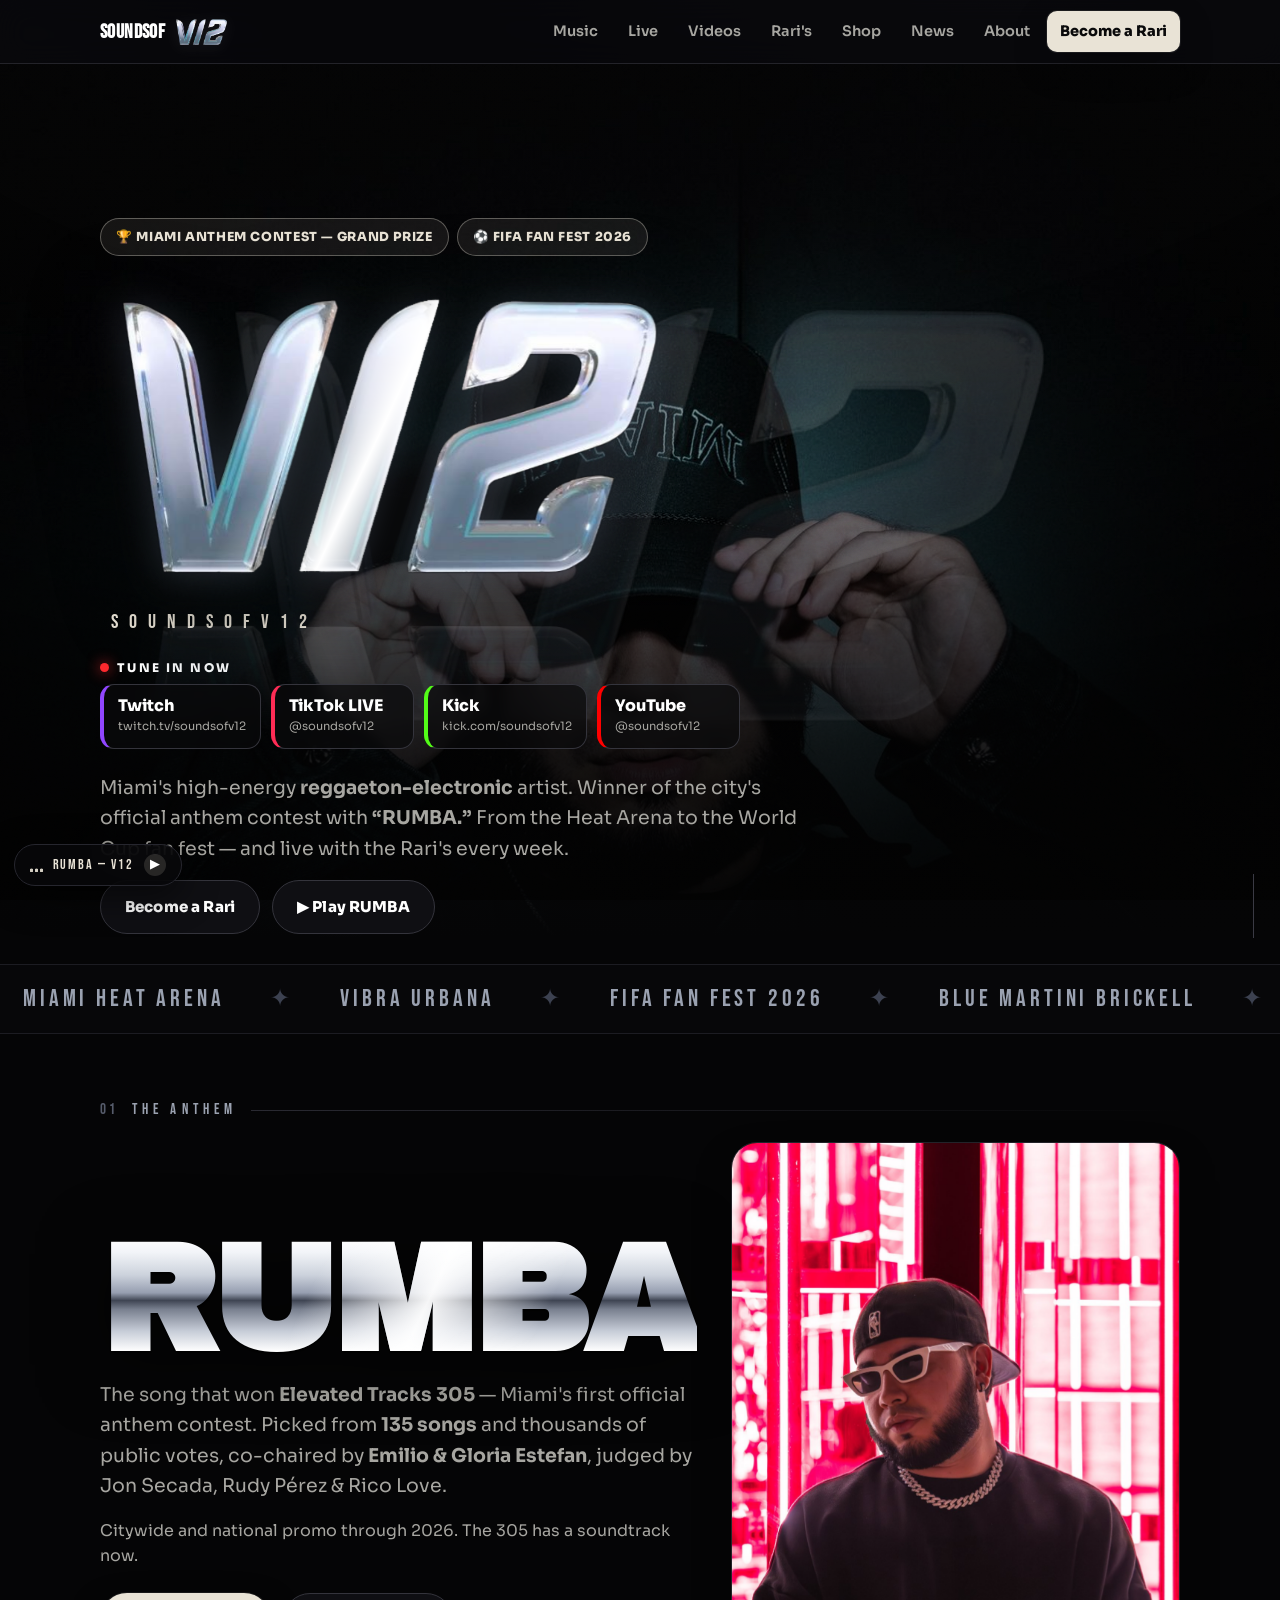
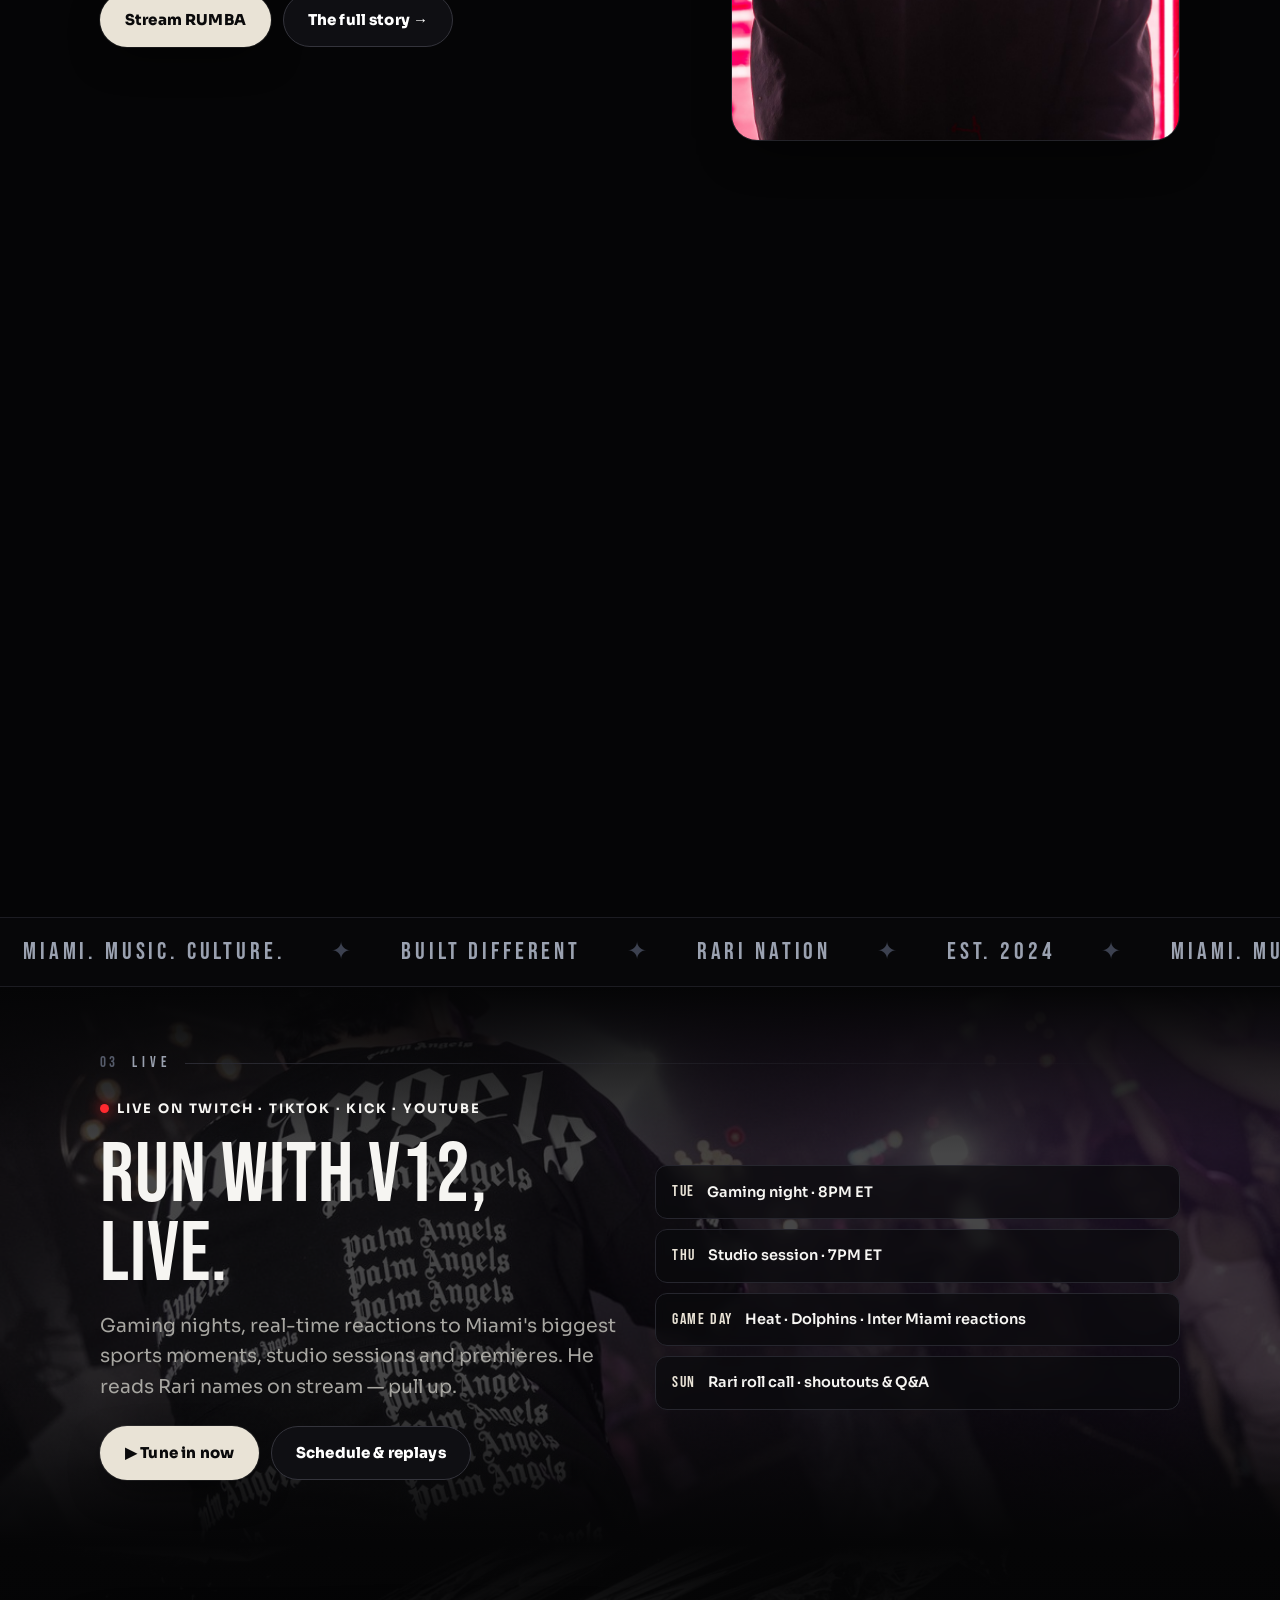
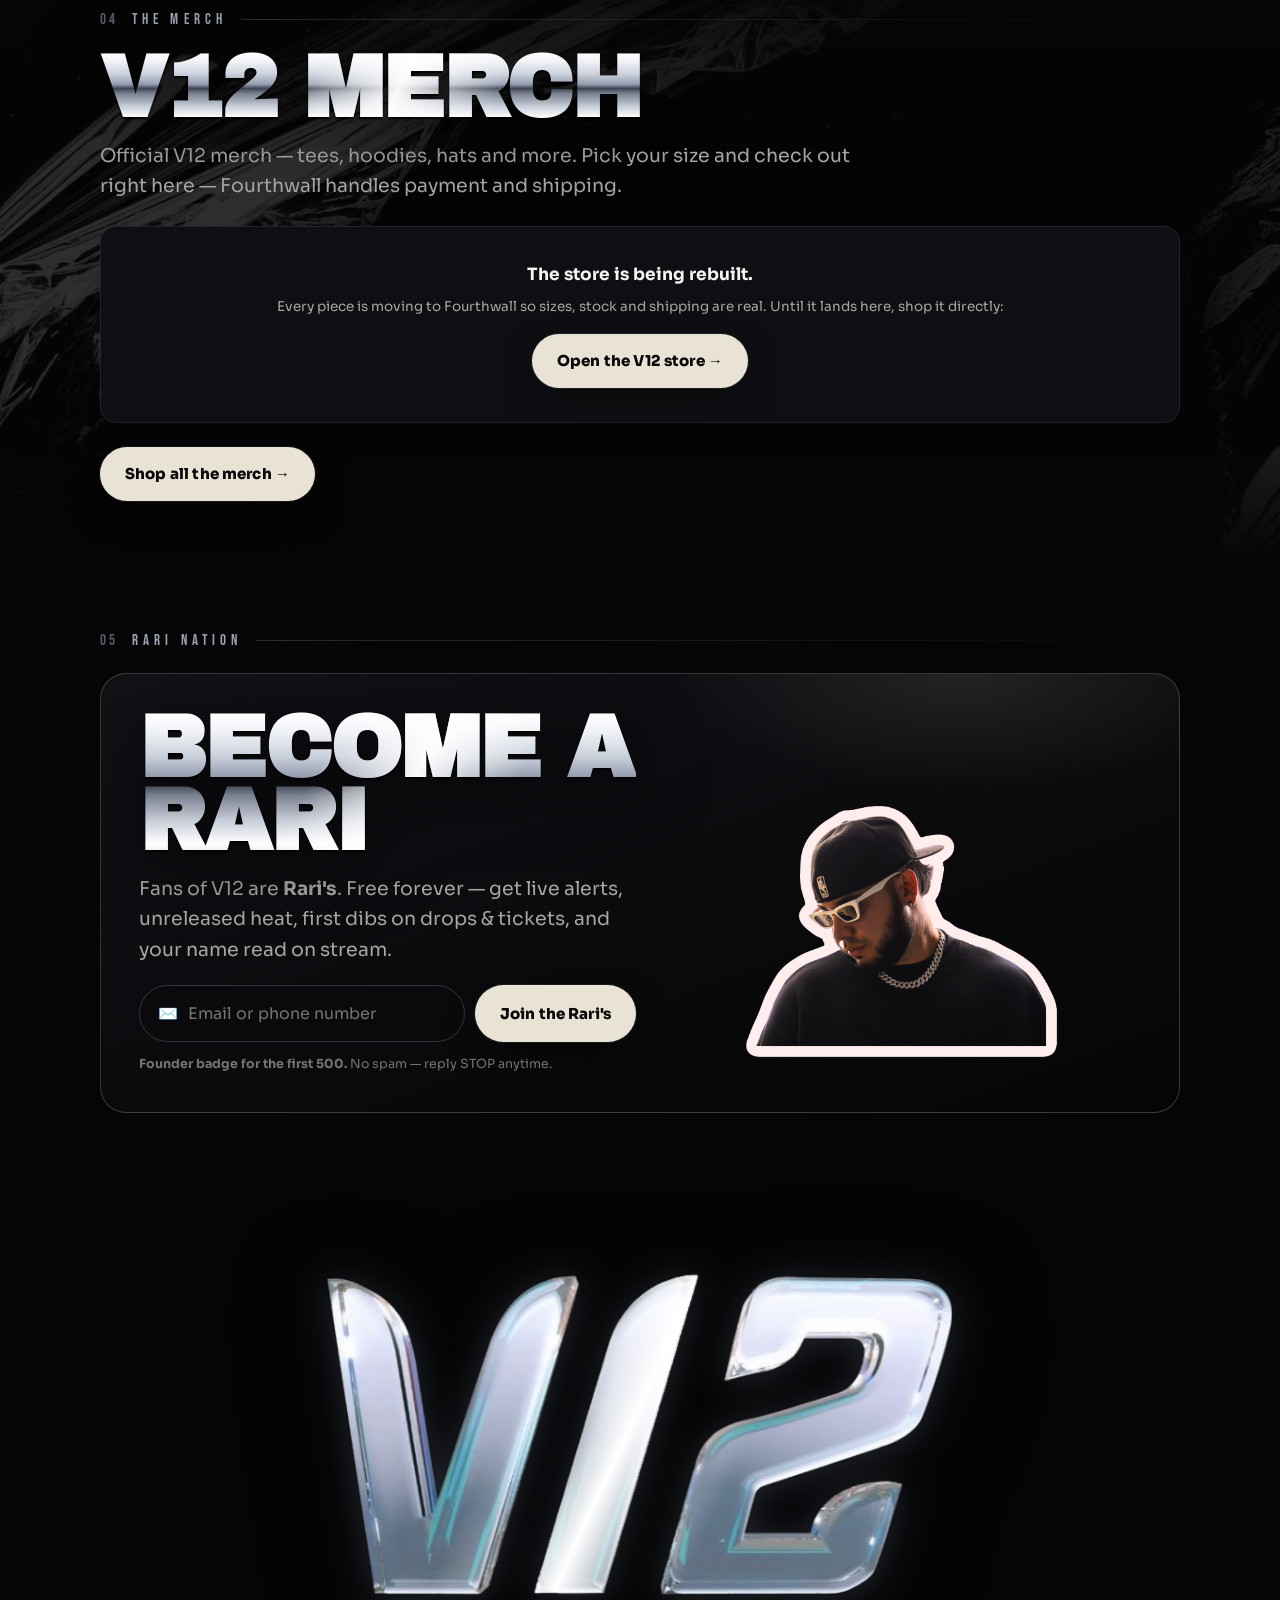
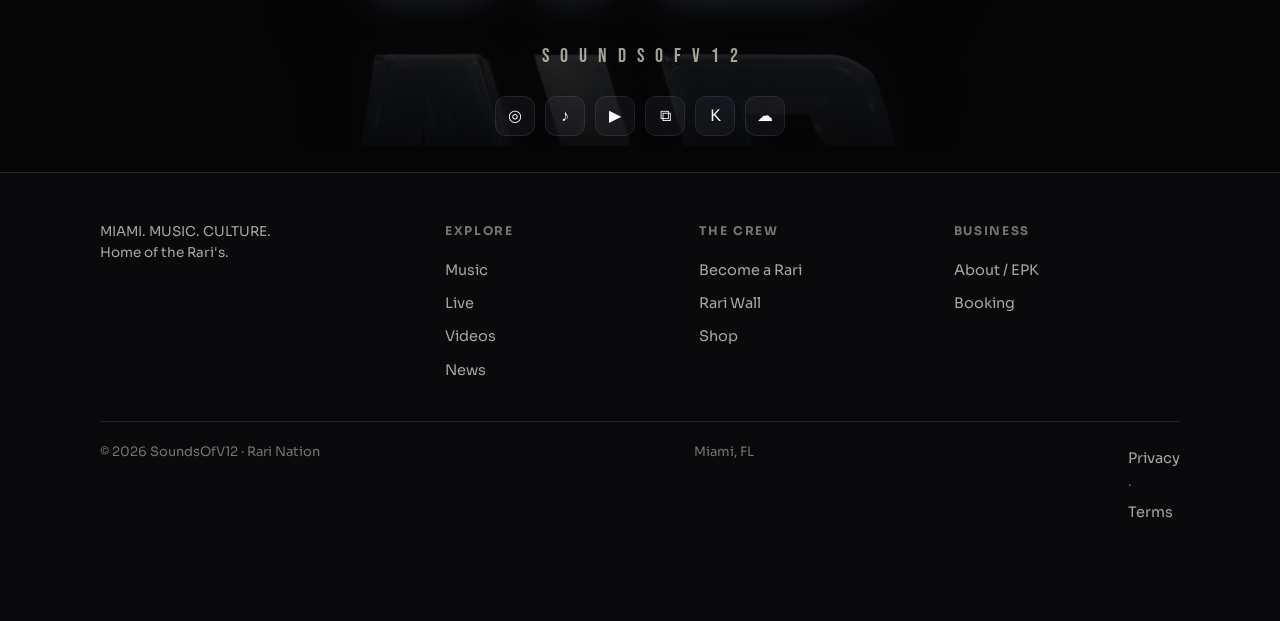
==== commit 10c86b68: "Put the four streams on the landing page and swap the luxury mock-up for real V12 merch - Hero: TUNE" ====
--- a/index.html
+++ b/index.html
@@ -27,7 +27,7 @@
   "foundingLocation":{"@type":"Place","name":"Miami, Florida, USA"},
   "member":{"@type":"Person","name":"Harold Valderrama","alternateName":"V12"},
   "award":"Grand Prize (Adult Category), Elevated Tracks 305 — Miami's official anthem contest, 2026",
-  "sameAs":["https://www.instagram.com/soundsofv12/","https://www.tiktok.com/@soundsofv12","https://soundcloud.com/soundsofv12","https://www.youtube.com/@soundsofv12","https://www.twitch.tv/soundsofv12"]
+  "sameAs":["https://www.instagram.com/soundsofv12/","https://www.tiktok.com/@soundsofv12","https://soundcloud.com/soundsofv12","https://www.youtube.com/@soundsofv12","https://www.twitch.tv/soundsofv12","https://kick.com/soundsofv12"]
 }
 </script>
 </head>
@@ -60,7 +60,7 @@
 </div></div>
 
 <!-- ============ HERO ============ -->
-<section class="vhero">
+<section class="vhero" id="top">
   <img class="bgimg" src="assets/img/hero.jpg" alt="V12 — Miami" onerror="this.closest('.vhero').classList.add('noimg');this.remove()">
   <div class="shade"></div>
   <div class="watermark"><img src="assets/img/logo-alpha.png" alt="" style="width:min(86vw,880px)"></div>
@@ -68,10 +68,19 @@
     <div class="pill-row rv"><span class="badge-win">🏆 Miami Anthem Contest — Grand Prize</span><span class="badge-win">⚽ FIFA Fan Fest 2026</span></div>
     <h1 class="rv" style="--d:.08s;margin:0 0 4px"><span class="lgx refl" style="width:clamp(260px,56vw,580px)"><img src="assets/img/logo-alpha.png" alt="V12"><i class="sweep"></i></span></h1>
     <div class="sub-spaced rv" style="--d:.16s">SoundsOfV12</div>
-    <p class="lead mt-2 rv" style="--d:.24s">Miami's high-energy <b>reggaeton-electronic</b> artist. Winner of the city's official anthem contest with <b>“RUMBA.”</b> From the Heat Arena to the World Cup fan fest — and live with the Rari's every week.</p>
-    <div class="btn-row mt-3 rv" style="--d:.32s">
-      <a class="btn btn-primary btn-lg" href="raris.html">Become a Rari</a>
-      <a class="btn btn-ghost btn-lg" href="music.html">▶ Play RUMBA</a>
+    <div class="tunein mt-3 rv" style="--d:.3s">
+      <div class="tt"><span class="reddot"></span> Tune in now</div>
+      <div class="tgrid">
+        <a class="tbtn twitch" href="https://www.twitch.tv/soundsofv12" target="_blank" rel="noopener"><b>Twitch</b><small>twitch.tv/soundsofv12</small></a>
+        <a class="tbtn tiktok" href="https://www.tiktok.com/@soundsofv12/live" target="_blank" rel="noopener"><b>TikTok LIVE</b><small>@soundsofv12</small></a>
+        <a class="tbtn kick" href="https://kick.com/soundsofv12" target="_blank" rel="noopener"><b>Kick</b><small>kick.com/soundsofv12</small></a>
+        <a class="tbtn youtube" href="https://www.youtube.com/@soundsofv12/live" target="_blank" rel="noopener"><b>YouTube</b><small>@soundsofv12</small></a>
+      </div>
+    </div>
+    <p class="lead mt-3 rv" style="--d:.24s">Miami's high-energy <b>reggaeton-electronic</b> artist. Winner of the city's official anthem contest with <b>“RUMBA.”</b> From the Heat Arena to the World Cup fan fest — and live with the Rari's every week.</p>
+    <div class="btn-row mt-2 rv" style="--d:.36s">
+      <a class="btn btn-ghost" href="raris.html">Become a Rari</a>
+      <a class="btn btn-ghost" href="music.html">▶ Play RUMBA</a>
     </div>
   </div>
   <div class="scrollcue"></div>
@@ -134,11 +143,11 @@
   <div class="slab rv"><span class="num">03</span><span class="t">Live</span><span class="ln"></span></div>
   <div class="grid-2" style="align-items:center;gap:30px">
     <div>
-      <div class="rv"><span class="reddot"></span>&nbsp; <b style="letter-spacing:.14em;font-size:13px">LIVE ON TIKTOK · TWITCH AFFILIATE</b></div>
+      <div class="rv"><span class="reddot"></span>&nbsp; <b style="letter-spacing:.14em;font-size:13px">LIVE ON TWITCH · TIKTOK · KICK · YOUTUBE</b></div>
       <h2 class="h-xl mt-2 rv" style="--d:.08s">Run With V12,<br>Live.</h2>
       <p class="lead mt-2 rv" style="--d:.14s">Gaming nights, real-time reactions to Miami's biggest sports moments, studio sessions and premieres. He reads Rari names on stream — pull up.</p>
       <div class="btn-row mt-3 rv" style="--d:.2s">
-        <a class="btn btn-primary" href="https://www.tiktok.com/@soundsofv12" data-live-link>▶ Watch live</a>
+        <a class="btn btn-primary" href="#top">▶ Tune in now</a>
         <a class="btn btn-ghost" href="live.html">Schedule &amp; replays</a>
       </div>
     </div>
@@ -156,24 +165,14 @@
   <img class="bgphoto" src="assets/img/texture.jpg" alt="" style="opacity:.16" onerror="this.remove()">
   <div class="bgshade"></div>
   <div class="wrap">
-  <div class="slab rv"><span class="num">04</span><span class="t">The Collection</span><span class="ln"></span></div>
-  <div class="grid-2" style="align-items:end;gap:20px">
-    <h2 class="cr it cr-lg rv" data-t="LUXURY STREETWEAR">LUXURY STREETWEAR</h2>
-    <div class="cw rv" style="--d:.1s;justify-content:flex-end">
-      <span class="c"><span class="sw jet"></span>Jet Black</span>
-      <span class="c"><span class="sw grey"></span>V12 Grey</span>
-      <span class="c"><span class="sw bone"></span>Bone</span>
-      <span class="c"><span class="sw chrome"></span>Chrome Silver</span>
-    </div>
-  </div>
-  <div class="grid-4 mt-3">
-    <a class="prod rv" href="shop.html"><span class="plabel">01 · V12 Chrome Hoodie</span><div class="ph"><img class="pimg" src="assets/img/merch/hoodie01.jpg" alt="01 · V12 Chrome Hoodie" loading="lazy" onerror="this.remove()">V12</div><div class="body"><b>Chrome Hoodie</b><div class="price">$110</div></div></a>
-    <a class="prod rv" href="shop.html" style="--d:.07s"><span class="plabel">02 · V12 Oversized Tee</span><div class="ph"><img class="pimg" src="assets/img/merch/tee02.jpg" alt="02 · V12 Oversized Tee" loading="lazy" onerror="this.remove()">V12</div><div class="body"><b>Oversized Tee</b><div class="price">$55</div></div></a>
-    <a class="prod rv" href="shop.html" style="--d:.14s"><span class="plabel">03 · V12 Tracksuit</span><div class="ph"><img class="pimg" src="assets/img/merch/tracksuit.jpg" alt="03 · V12 Tracksuit" loading="lazy" onerror="this.remove()">V12</div><div class="body"><b>Tracksuit</b><div class="price">$185</div></div></a>
-    <a class="prod rv" href="shop.html" style="--d:.21s"><span class="plabel">04 · V12 Puffer</span><div class="ph"><img class="pimg" src="assets/img/merch/puffer.jpg" alt="04 · V12 Puffer" loading="lazy" onerror="this.remove()">V12</div><div class="body"><b>Puffer Jacket</b><div class="price">$260</div></div></a>
-  </div>
-  <div class="btn-row mt-3 rv"><a class="btn btn-primary" href="shop.html">Shop the collection</a><span class="muted small" style="align-self:center">Limited drops · Premium quality · Worldwide shipping</span></div>
-</div></section>
+  <div class="slab rv"><span class="num">04</span><span class="t">The Merch</span><span class="ln"></span></div>
+  <h2 class="cr it cr-lg rv" data-t="V12 MERCH">V12 MERCH</h2>
+  <p class="lead mt-2 rv" style="--d:.06s">Official V12 merch &mdash; tees, hoodies, hats and more. Pick your size and check out right here — Fourthwall handles payment and shipping.</p>
+  <div class="grid-4 mt-3" data-shop-grid data-shop-limit="4">
+    <div class="shopnote"><b>Loading the merch&hellip;</b></div>
+  </div>
+  <div class="btn-row mt-3 rv"><a class="btn btn-primary" href="shop.html">Shop all the merch &rarr;</a></div>
+</div></div></section>
 
 <!-- ============ 05 RARI NATION ============ -->
 <section class="section"><div class="wrap">
@@ -202,6 +201,7 @@
       <a href="https://www.tiktok.com/@soundsofv12" aria-label="TikTok">♪</a>
       <a href="https://www.youtube.com/@soundsofv12" aria-label="YouTube">▶</a>
       <a href="https://www.twitch.tv/soundsofv12" aria-label="Twitch">⧉</a>
+      <a href="https://kick.com/soundsofv12" aria-label="Kick">K</a>
       <a href="https://soundcloud.com/soundsofv12" aria-label="SoundCloud">☁</a>
     </div>
   </div>
@@ -228,5 +228,6 @@
 <script src="assets/js/config.js"></script>
 <script src="assets/js/track.js"></script>
 <script src="assets/js/main.js"></script>
+<script src="assets/js/shop.js"></script>
 </body>
 </html>
--- a/assets/css/style.css
+++ b/assets/css/style.css
@@ -793,3 +793,19 @@
 .raricard .no{transition:color .3s}
 .raricard:not(.claimed) .no,.raricard:not(.claimed) .foot b{color:var(--mut2)}
 .raricard.claimed .no{color:var(--bone)}
+
+/* ---------- TUNE IN NOW — one tap to each stream ---------- */
+.tunein{max-width:640px}
+.tunein .tt{font:800 12px/1 Sora,sans-serif;letter-spacing:.2em;text-transform:uppercase;color:#fff;margin-bottom:10px;display:flex;align-items:center;gap:8px}
+.tunein .tgrid{display:grid;grid-template-columns:repeat(4,1fr);gap:10px}
+.tbtn{display:flex;flex-direction:column;justify-content:center;gap:3px;min-height:64px;padding:12px 14px;border-radius:14px;
+  background:rgba(10,10,12,.72);border:1px solid var(--line2);border-left:4px solid var(--pc);color:#fff;text-decoration:none;
+  transition:transform .15s,background .15s,border-color .15s;backdrop-filter:blur(6px)}
+.tbtn b{font:800 16px/1.1 Sora,sans-serif}
+.tbtn small{font-size:11.5px;color:var(--mut);white-space:nowrap;overflow:hidden;text-overflow:ellipsis}
+.tbtn:hover,.tbtn:focus-visible{transform:translateY(-2px);background:var(--pc-bg);border-color:var(--pc)}
+.tbtn.twitch{--pc:#9146ff;--pc-bg:rgba(145,70,255,.22)}
+.tbtn.tiktok{--pc:#fe2c55;--pc-bg:rgba(254,44,85,.2)}
+.tbtn.kick{--pc:#53fc18;--pc-bg:rgba(83,252,24,.16)}
+.tbtn.youtube{--pc:#ff0000;--pc-bg:rgba(255,0,0,.2)}
+@media (max-width:640px){.tunein .tgrid{grid-template-columns:repeat(2,1fr)}}
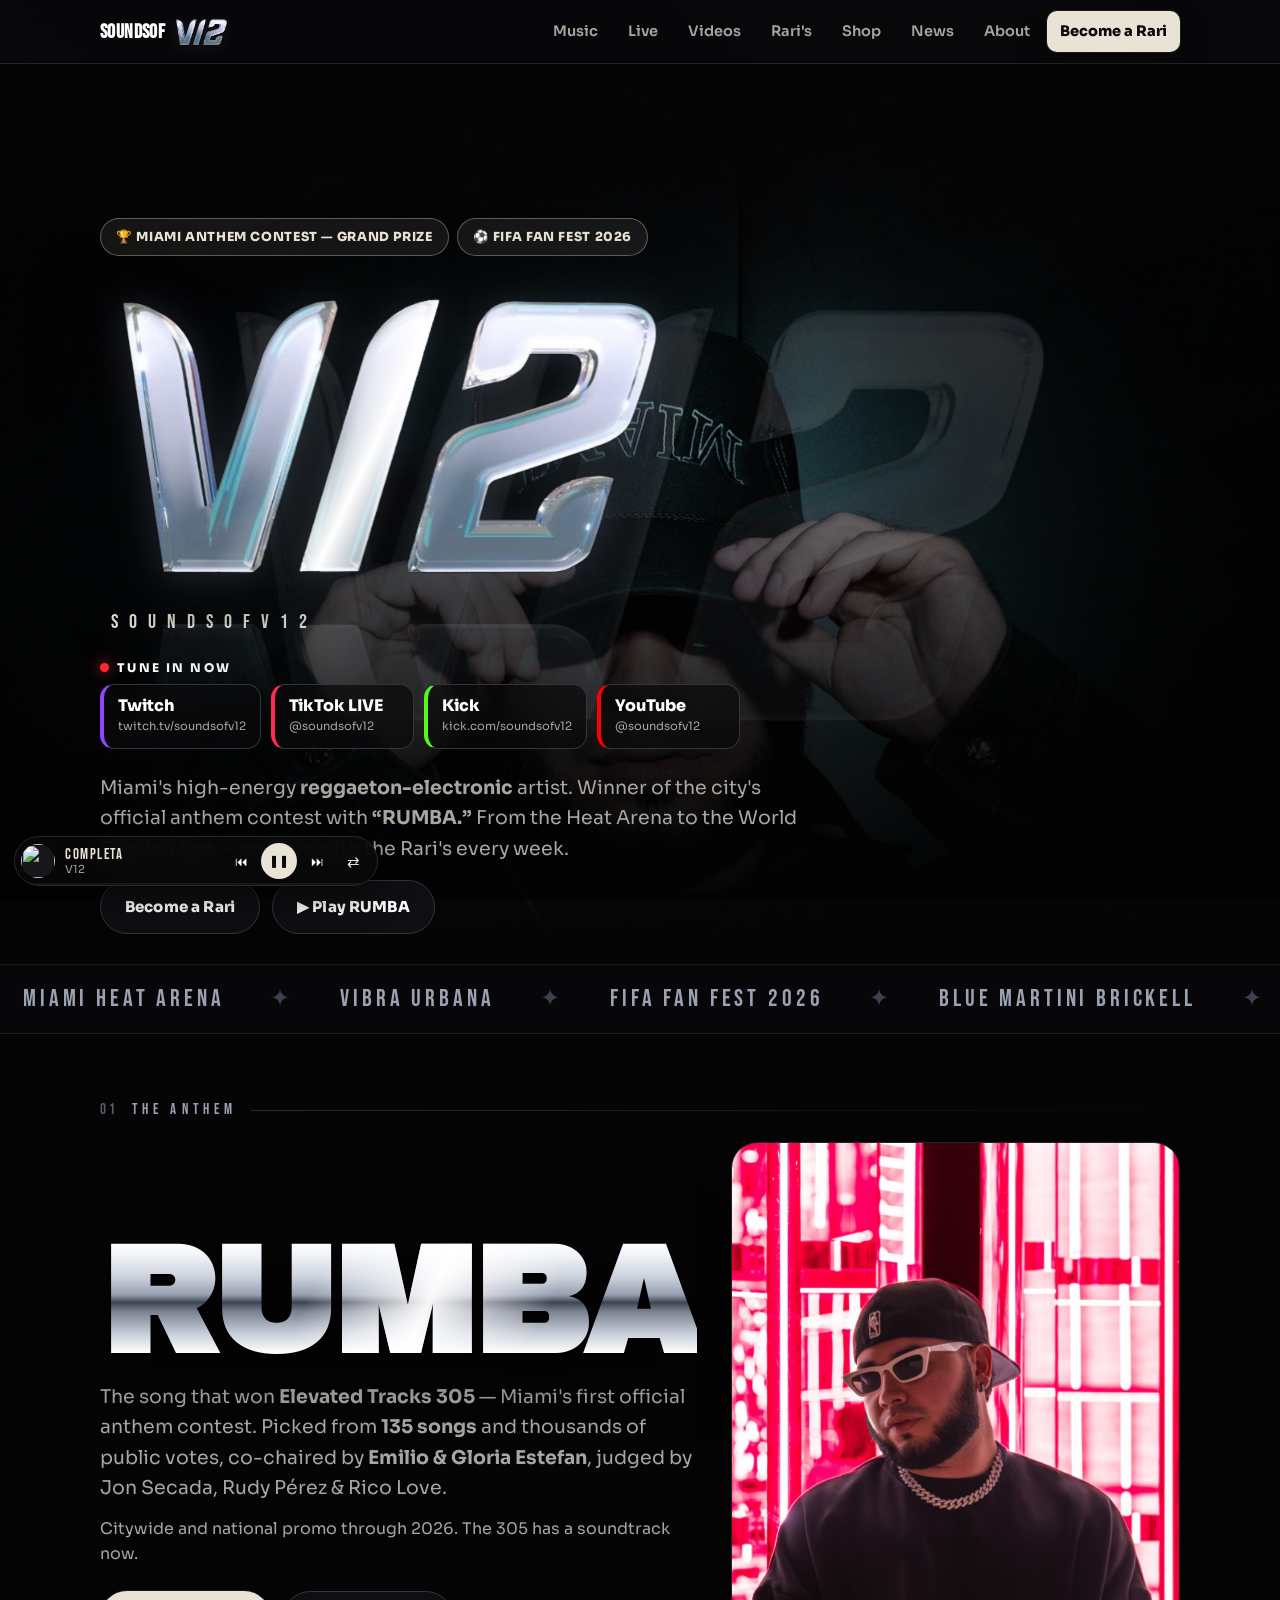
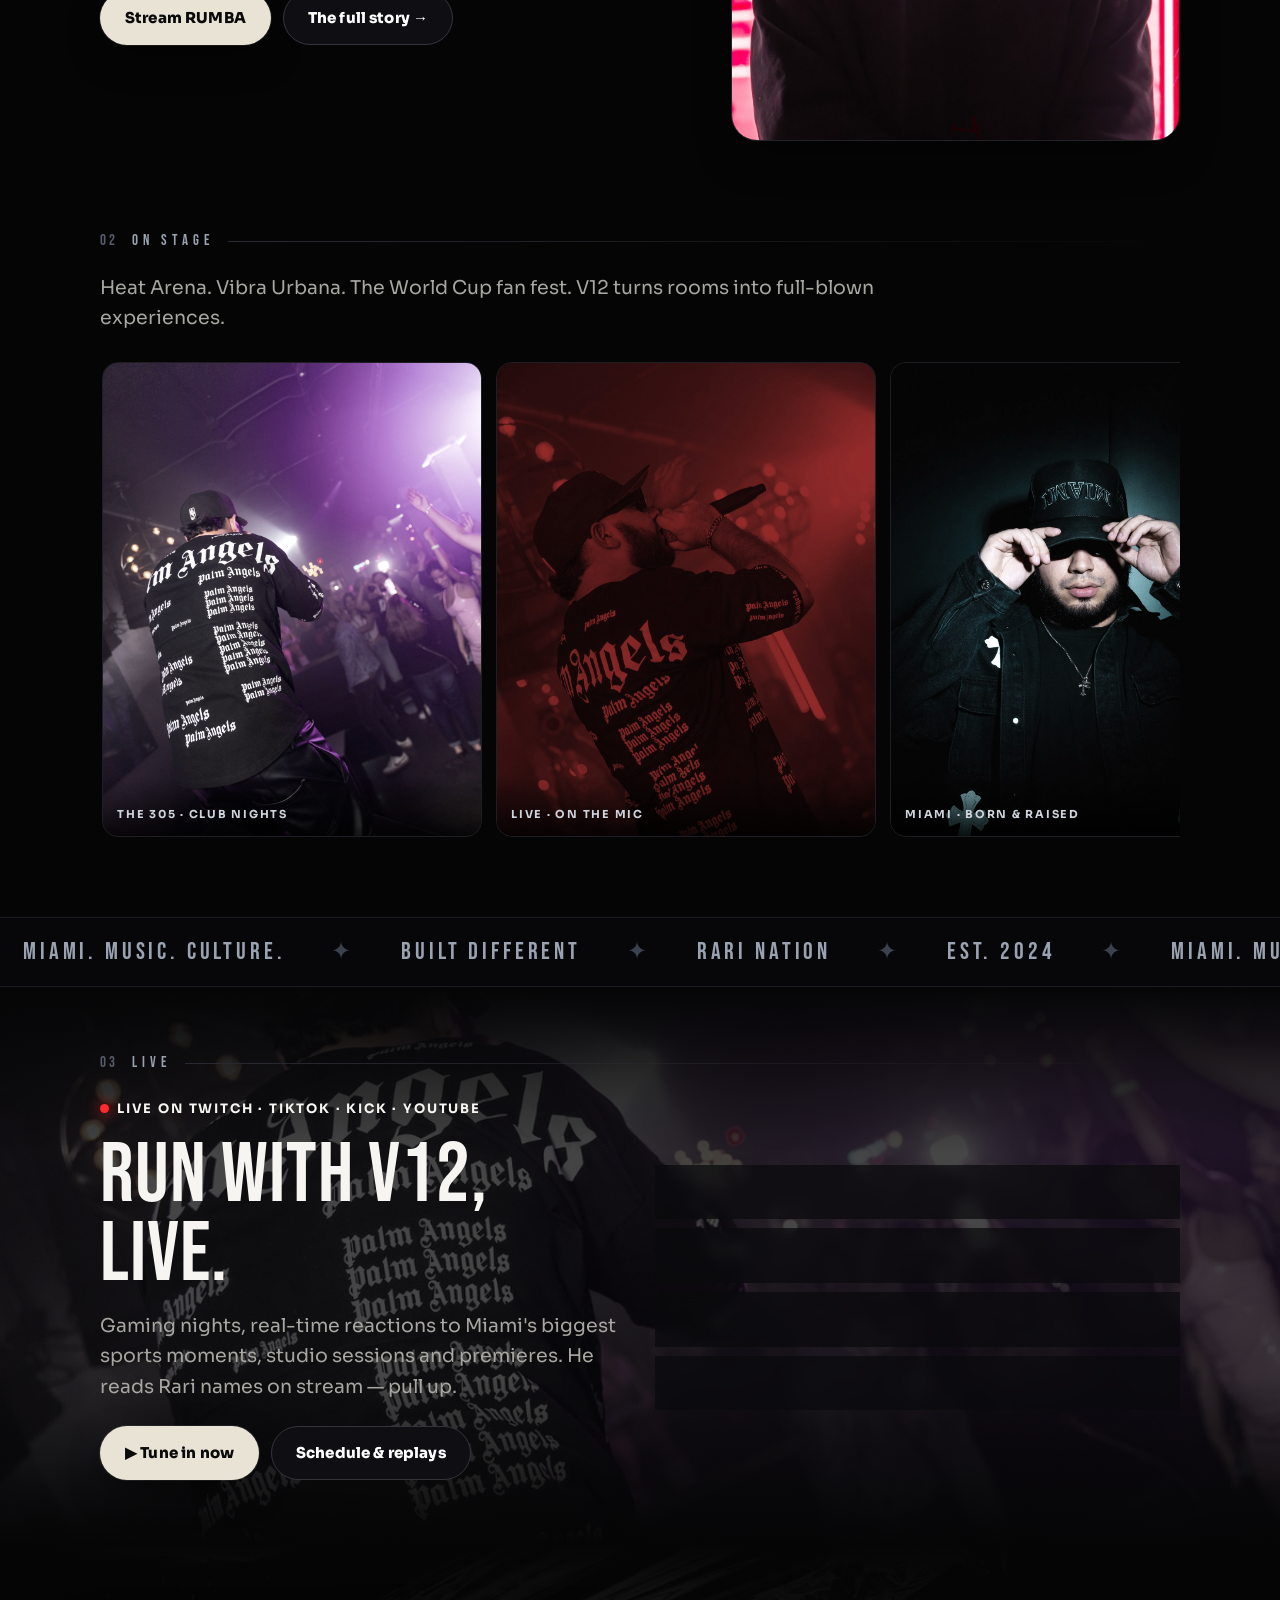
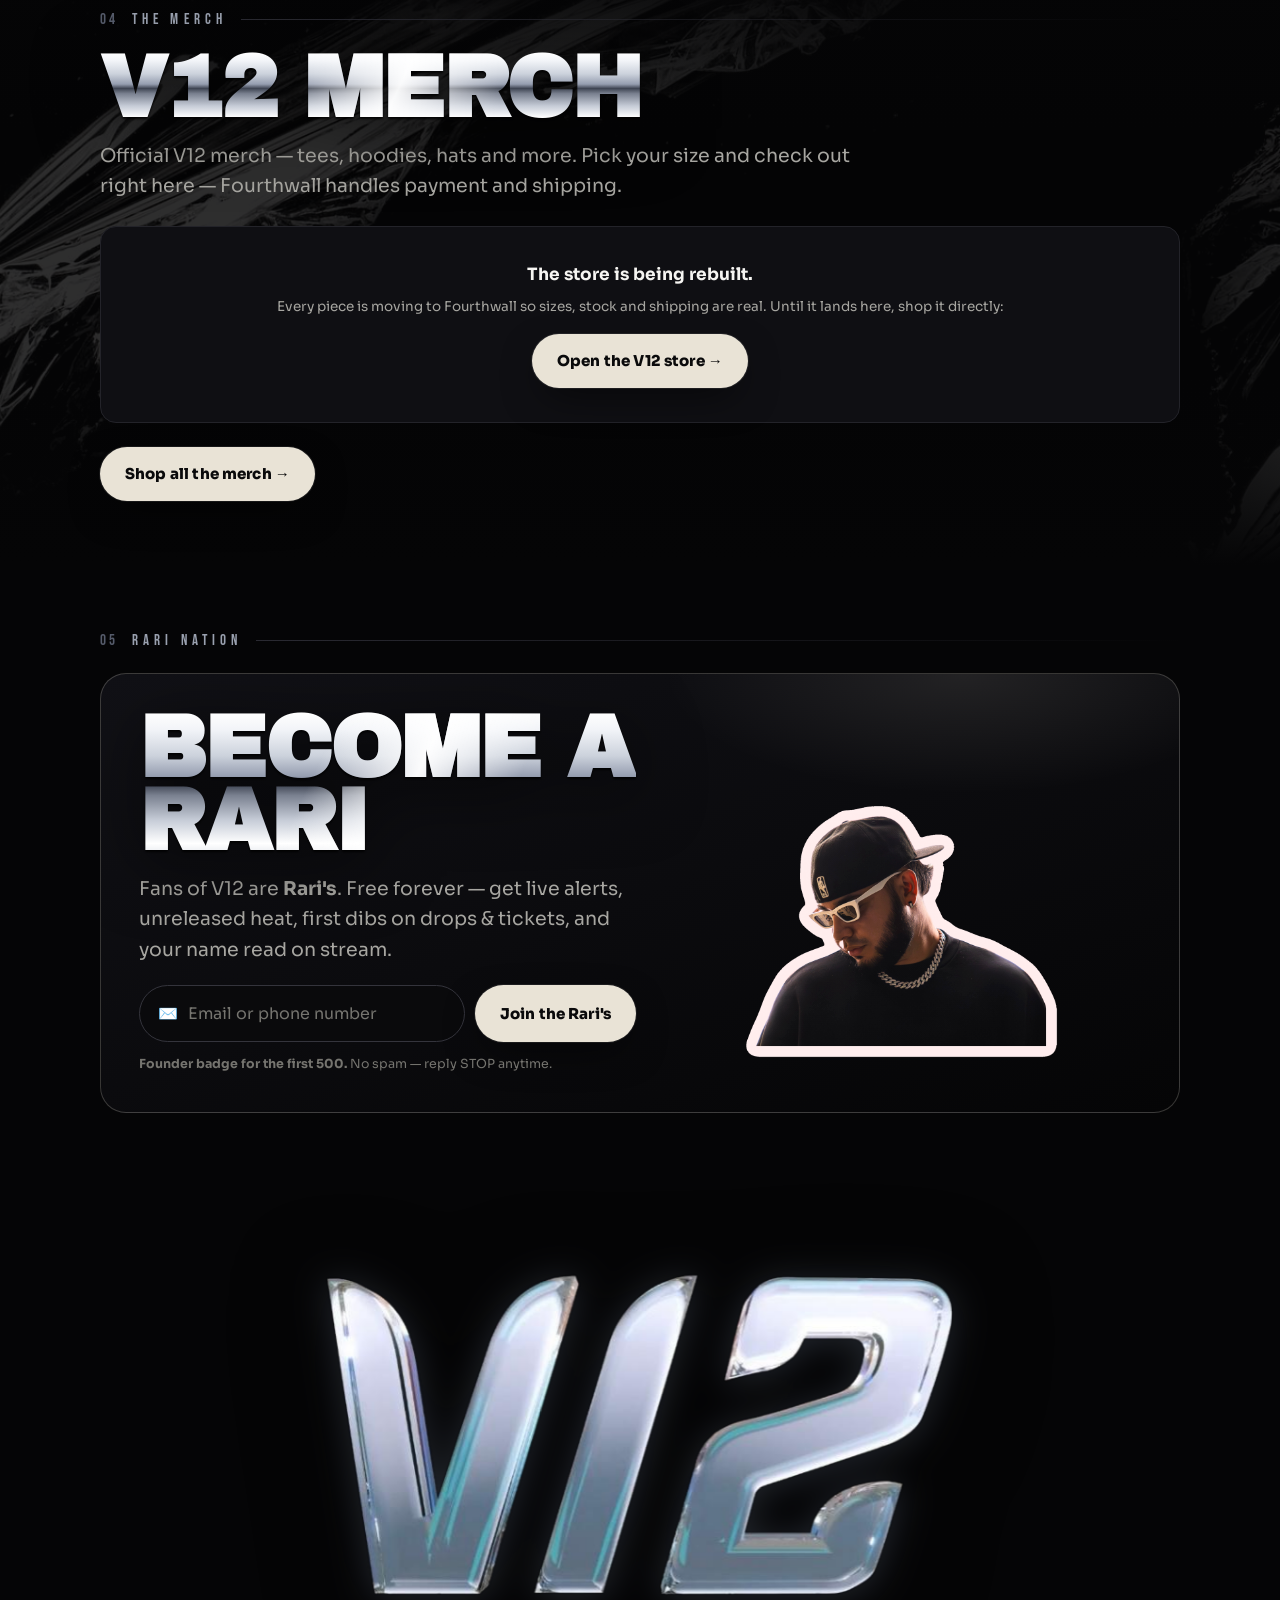
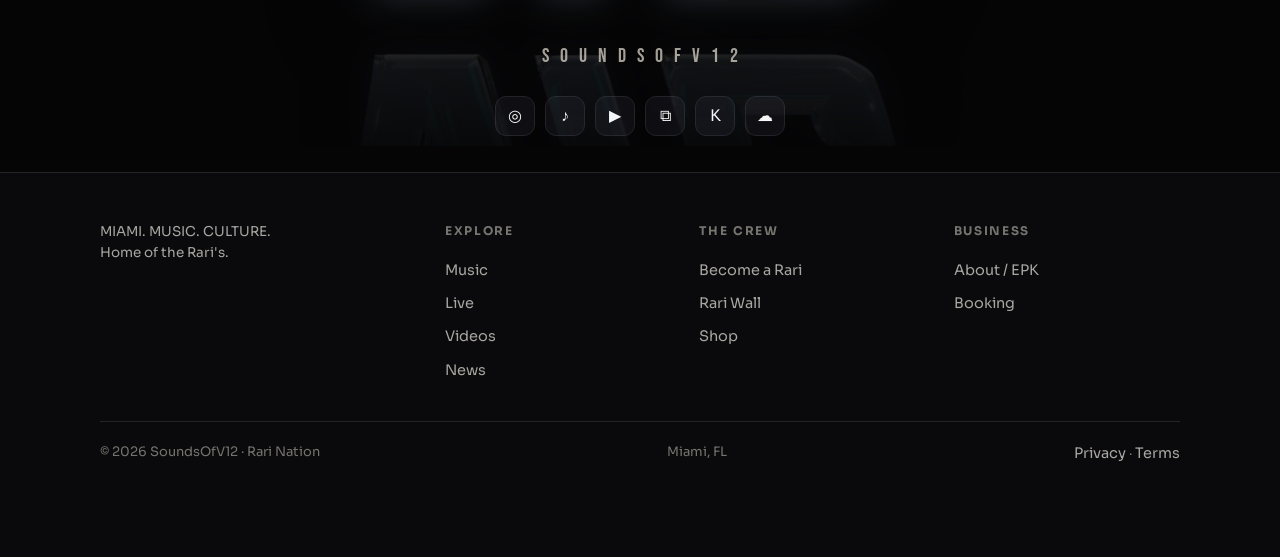
==== commit 5a9b04e9: "Fix the layout flaws a full-site audit found Class-name leaks like the Rari card one: - bottom-bar J" ====
--- a/index.html
+++ b/index.html
@@ -186,7 +186,7 @@
         <div class="ok-msg"></div>
         <p class="note"><b>Founder badge for the first 500.</b> No spam — reply STOP anytime.</p>
       </div>
-      <img class="stick rv" style="--d:.1s;max-width:330px;margin-inline:auto" src="assets/img/sticker.png" alt="V12 sticker" onerror="this.remove()">
+      <img class="stick rv" style="--d:.1s;width:100%;max-width:330px;margin-inline:auto" src="assets/img/sticker.png" alt="V12 sticker" onerror="this.remove()">
     </div>
   </div>
 </div></section>
@@ -222,7 +222,7 @@
   <a data-nav="index.html" href="index.html"><span class="ic">⌂</span>Home</a>
   <a data-nav="music.html" href="music.html"><span class="ic">♪</span>Music</a>
   <a href="live.html" data-live-link><span class="ic">▶</span>Live</a>
-  <a class="join" href="raris.html"><span class="ic">＋</span>Join</a>
+  <a class="bb-join" href="raris.html"><span class="ic">＋</span>Join</a>
 </nav>
 
 <script src="assets/js/config.js"></script>
--- a/assets/css/style.css
+++ b/assets/css/style.css
@@ -127,9 +127,10 @@
   background:rgba(233,227,214,.08);border:1px solid rgba(233,227,214,.35);color:var(--bone);
   font-weight:800;font-size:12.5px;letter-spacing:.05em;text-transform:uppercase;margin-bottom:20px}
 .hero h1{margin:6px 0 16px}
-.hero .stats{display:flex;gap:22px;flex-wrap:wrap;margin-top:26px}
-.hero .stats .s b{font-family:var(--disp);font-size:26px;display:block;line-height:1}
-.hero .stats .s span{font-size:12px;color:var(--mut);letter-spacing:.03em}
+.stats{display:flex;gap:22px;flex-wrap:wrap}
+.hero .stats{margin-top:26px}
+.stats .s b{font-family:var(--disp);font-size:26px;display:block;line-height:1}
+.stats .s span{font-size:12px;color:var(--mut);letter-spacing:.03em}
 .hero-art{position:relative;aspect-ratio:1/1;border-radius:var(--r-lg);overflow:hidden;
   background:linear-gradient(160deg,#1a0d10,#0a0b12 60%);border:1px solid var(--line);box-shadow:var(--shadow)}
 .hero-art .disc{position:absolute;inset:0;display:grid;place-items:center}
@@ -143,7 +144,7 @@
 .grid-3{display:grid;grid-template-columns:repeat(3,1fr);gap:18px}
 .grid-4{display:grid;grid-template-columns:repeat(4,1fr);gap:16px}
 .card{background:var(--surface);border:1px solid var(--line);border-radius:var(--r);padding:22px;transition:.18s}
-.card:hover{border-color:var(--line2);transform:translateY(-2px)}
+a.card:hover,.card.plat:hover{border-color:var(--line2);transform:translateY(-2px)}
 .card h3{font-size:18px;margin-bottom:7px}
 .card.pop{background:linear-gradient(165deg,var(--surface2),var(--surface));border-color:var(--line2)}
 .card .ico{width:44px;height:44px;border-radius:12px;display:grid;place-items:center;font-size:22px;
@@ -175,7 +176,7 @@
   border:1px solid var(--line2);border-radius:999px;padding:4px 6px 4px 18px}
 .field input{flex:1;background:none;border:0;color:#fff;padding:13px 0;outline:none}
 .field input::placeholder{color:var(--mut2)}
-.join .note{font-size:12.5px;color:var(--mut2);margin-top:12px}
+.note{font-size:12.5px;color:var(--mut2);margin-top:12px}
 .ok-msg{display:none;margin-top:16px;padding:14px 18px;border-radius:var(--r-sm);
   background:rgba(233,227,214,.09);border:1px solid rgba(233,227,214,.4);color:var(--bone);font-weight:600}
 .ok-msg.show{display:block}
@@ -208,15 +209,21 @@
 /* Flex column so `.no { margin-top:auto }` below can do what it was
    written to do — push the card number down to the base. Without it the
    card laid everything out at the top and left a dead slab underneath. */
-.raricard{aspect-ratio:1.6/1;border-radius:20px;padding:22px;position:relative;overflow:hidden;
-  display:flex;flex-direction:column;
+.raricard{aspect-ratio:1.586/1;width:100%;max-width:480px;margin-inline:auto;border-radius:20px;padding:clamp(18px,4.5%,28px);
+  position:relative;overflow:hidden;display:grid;grid-template-rows:auto 1fr auto;
   background:linear-gradient(135deg,#1a0e12,#0b0c14);border:1px solid var(--line2);box-shadow:var(--shadow)}
 .raricard::after{content:"";position:absolute;right:-40px;top:-40px;width:180px;height:180px;
-  background:var(--grad-hot);filter:blur(50px);opacity:.5}
-.raricard .top{display:flex;justify-content:space-between;position:relative}
-.raricard .chip{width:42px;height:30px;border-radius:7px;background:linear-gradient(135deg,#eef0f3,#8a8f9c)}
-.raricard .no{font-family:var(--disp);font-size:20px;letter-spacing:.14em;margin-top:auto;position:relative}
-.raricard .foot{display:flex;justify-content:space-between;align-items:end;position:relative;margin-top:14px}
+  background:var(--grad-hot);filter:blur(50px);opacity:.5;pointer-events:none}
+.raricard>*{position:relative;z-index:1}
+.raricard .rc-top,.raricard .rc-bottom{display:flex;justify-content:space-between;align-items:flex-end;gap:16px}
+.raricard .rc-top{align-items:center}
+.raricard .rc-label{display:block;font-size:11px;font-weight:700;letter-spacing:.22em;text-transform:uppercase;color:var(--mut);margin-bottom:4px}
+.raricard .rc-top .rc-label{margin:0}
+.raricard .cardchip{width:44px;height:32px;border-radius:7px;background:linear-gradient(135deg,#eef0f3,#8a8f9c)}
+.raricard .rc-mark{display:grid;place-items:center start}
+.raricard .rc-mark img{width:42%;max-width:190px;filter:drop-shadow(0 6px 18px rgba(0,0,0,.5))}
+.raricard .rc-bottom b{display:block;font-family:var(--disp);font-size:clamp(17px,2.2vw,22px);letter-spacing:.08em;line-height:1.1}
+.raricard .rc-bottom .r{text-align:right}
 
 /* steps / list */
 .steps{list-style:none;counter-reset:s}
@@ -269,7 +276,7 @@
 .foot h5{font-size:12px;text-transform:uppercase;letter-spacing:.14em;color:var(--mut2);margin-bottom:14px}
 .foot a{display:block;color:var(--mut);padding:5px 0;font-size:14.5px}
 .foot a:hover{color:#fff}
-.social{display:flex;gap:10px;margin-top:16px}
+.social{display:flex;flex-wrap:wrap;gap:10px;margin-top:16px}
 .social a{width:40px;height:40px;border-radius:11px;background:var(--surface);border:1px solid var(--line);
   display:grid;place-items:center;font-size:16px;color:#fff}
 .social a:hover{border-color:var(--teal);background:var(--surface2)}
@@ -281,7 +288,7 @@
 .bottombar a{display:flex;flex-direction:column;align-items:center;justify-content:center;gap:3px;color:var(--mut);font-size:10.5px;font-weight:700}
 .bottombar a .ic{font-size:19px}
 .bottombar a.on{color:#fff}
-.bottombar a.join .ic{background:var(--grad-hot);width:30px;height:30px;border-radius:9px;display:grid;place-items:center;color:#0a0a0b}
+.bottombar a.bb-join .ic{background:var(--grad-hot);width:30px;height:30px;border-radius:9px;display:grid;place-items:center;color:#0a0a0b}
 
 /* mobile menu drawer */
 .drawer{position:fixed;inset:0;z-index:80;background:rgba(4,5,8,.6);backdrop-filter:blur(6px);opacity:0;pointer-events:none;transition:.2s}
@@ -409,7 +416,7 @@
 .ticker .dot{color:var(--line2)}
 
 /* globe motif */
-.globe{display:inline-grid;place-items:center;width:26px;height:26px;border-radius:50%;
+.globe{display:grid;place-items:center;width:26px;height:26px;border-radius:50%;
   border:1px solid var(--line2);color:var(--bone);font-size:13px;opacity:.85}
 
 /* deepen cards / hero on jet black */
@@ -556,33 +563,32 @@
 .boardpanel{background:#070708;border:1px solid #1c1c22;border-radius:var(--r-lg);padding:40px 30px;text-align:center;position:relative;overflow:hidden}
 .boardpanel .manifesto{font-size:13px;letter-spacing:.24em;line-height:2.2;text-transform:uppercase;color:#b9bec9;font-weight:600}
 
-/* ---- RUMBA mini player ---- */
+/* ---- V12 mini player ---- */
 #v12audio{position:fixed;left:14px;bottom:calc(14px + env(safe-area-inset-bottom,0px));z-index:95;
-  display:flex;align-items:center;gap:10px;padding:9px 15px;border-radius:999px;cursor:pointer;
-  background:rgba(8,8,10,.85);backdrop-filter:blur(14px);border:1px solid #26262e;
-  box-shadow:0 10px 34px rgba(0,0,0,.55);transition:.2s;user-select:none;-webkit-user-select:none}
-#v12audio:hover{border-color:#3d4250;transform:translateY(-1px)}
-#v12audio .t{font-family:'Bebas Neue';letter-spacing:.14em;font-size:14px;color:var(--bone);white-space:nowrap}
-#v12audio .btn-ic{font-size:13px;color:#fff;width:22px;height:22px;display:grid;place-items:center;
-  background:rgba(233,227,214,.14);border-radius:50%}
-.eq{display:flex;align-items:flex-end;gap:2.5px;height:14px}
-.eq span{width:2.5px;height:100%;background:var(--bone);border-radius:2px;transform:scaleY(.25);transform-origin:bottom;opacity:.9}
-#v12audio.playing .eq span{animation:eqb 1s ease-in-out infinite}
-#v12audio.playing .eq span:nth-child(2){animation-delay:.18s}
-#v12audio.playing .eq span:nth-child(3){animation-delay:.36s}
-@keyframes eqb{0%,100%{transform:scaleY(.25)}50%{transform:scaleY(1)}}
+  display:flex;align-items:center;gap:4px;padding:6px 8px 6px 6px;border-radius:999px;overflow:hidden;
+  background:rgba(8,8,10,.88);backdrop-filter:blur(14px);border:1px solid #26262e;
+  box-shadow:0 10px 34px rgba(0,0,0,.55);user-select:none;-webkit-user-select:none;max-width:calc(100vw - 28px)}
+#v12audio .cv{width:34px;height:34px;border-radius:50%;object-fit:cover;flex:none;background:#16161b}
+#v12audio.playing .cv{animation:v12spin 9s linear infinite}
+@keyframes v12spin{to{transform:rotate(360deg)}}
+#v12audio .meta{display:flex;flex-direction:column;min-width:0;width:150px;margin:0 6px 0 6px;line-height:1.15}
+#v12audio .t{font-family:'Bebas Neue';letter-spacing:.1em;font-size:15px;color:var(--bone);white-space:nowrap;overflow:hidden;text-overflow:ellipsis}
+#v12audio .ar{font-size:11px;color:var(--mut);white-space:nowrap;overflow:hidden;text-overflow:ellipsis}
+#v12audio .pc{flex:none;width:32px;height:32px;border-radius:50%;border:0;background:transparent;color:#fff;
+  font-size:13px;line-height:1;display:grid;place-items:center;cursor:pointer;transition:background .15s,color .15s}
+#v12audio .pc:hover,#v12audio .pc:focus-visible{background:rgba(233,227,214,.12)}
+#v12audio .pc-play{width:36px;height:36px;background:var(--bone);color:#0a0a0b;font-size:12px}
+#v12audio .pc-play:hover{background:#fff}
+#v12audio .pc-shuf{color:var(--mut2);font-size:15px}
+#v12audio .pc-shuf.on{color:var(--bone)}
+#v12audio .bar{position:absolute;left:0;right:0;bottom:0;height:2px;background:rgba(255,255,255,.06)}
+#v12audio .bar i{display:block;height:100%;width:0;background:var(--bone);opacity:.7}
 #v12audio.gone{display:none}
-/* On phones the pill sits above the bottom bar, and collapses to a
-   round icon. A persistent fixed control will always overlap whatever
-   content is behind it; at full width it was covering the hero's
-   "Become a Rari" button — the primary email CTA — so it shrinks to
-   roughly a thumb's width and leaves the button tappable. */
+/* Phones: above the bottom bar, title and back-skip dropped so the pill
+   stays about thumb-row size and does not cover the page's CTAs. */
 @media(max-width:640px){
-  #v12audio{bottom:calc(var(--bottom-h) + 12px + env(safe-area-inset-bottom,0px));
-    padding:0;width:46px;height:46px;justify-content:center;gap:0}
-  #v12audio .t{display:none}
-  #v12audio .eq{display:none}
-  #v12audio .btn-ic{width:auto;height:auto;font-size:15px}
+  #v12audio{bottom:calc(var(--bottom-h) + 12px + env(safe-area-inset-bottom,0px));gap:2px}
+  #v12audio .meta,#v12audio .pc-prev{display:none}
 }
 @media print{#v12audio{display:none}}
 
@@ -676,6 +682,9 @@
 .vthumb .cap{position:absolute;left:0;right:0;bottom:0;z-index:2;padding:26px 12px 11px;
   background:linear-gradient(transparent,rgba(0,0,0,.9));font-weight:700;font-size:13px;
   line-height:1.3;color:var(--ink);
+  /* bottom gap is a transparent border, not padding: line-clamp clips at
+     the padding box, so a 3rd line used to paint into bottom padding */
+  padding-bottom:0;border-bottom:11px solid transparent;
   display:-webkit-box;-webkit-line-clamp:2;-webkit-box-orient:vertical;overflow:hidden}
 
 /* track rows: the sub-line is its own line, not glued to the title */
@@ -790,9 +799,9 @@
 .poll .note{margin-top:4px}
 
 /* the Rari card only claims a number once one has been issued */
-.raricard .no{transition:color .3s}
-.raricard:not(.claimed) .no,.raricard:not(.claimed) .foot b{color:var(--mut2)}
-.raricard.claimed .no{color:var(--bone)}
+.raricard .rc-bottom b{transition:color .3s}
+.raricard:not(.claimed) .rc-bottom b{color:var(--mut2)}
+.raricard.claimed [data-rari-no]{color:var(--bone)}
 
 /* ---------- TUNE IN NOW — one tap to each stream ---------- */
 .tunein{max-width:640px}
@@ -809,3 +818,32 @@
 .tbtn.kick{--pc:#53fc18;--pc-bg:rgba(83,252,24,.16)}
 .tbtn.youtube{--pc:#ff0000;--pc-bg:rgba(255,0,0,.2)}
 @media (max-width:640px){.tunein .tgrid{grid-template-columns:repeat(2,1fr)}}
+
+/* ---------- audit fixes 2026-11-18 ---------- */
+/* footer link rule was written for the link columns; it also hit the
+   footer logo (stacked SOUNDSOF over the mark) and the legal line */
+.foot .brand{display:flex;padding:0}
+.foot .legal a{display:inline;padding:0}
+.foot .social a{display:grid;padding:0}
+/* product cards: equal-height rows, button pinned to the bottom, full width */
+.prod{display:flex;flex-direction:column}
+.prod .body{display:flex;flex-direction:column;flex:1}
+.prod .buy-btn{margin-top:auto;width:100%}
+.prod .price{margin-bottom:12px}
+.card .h-md{font-size:clamp(21px,3vw,30px)}
+.wrap p+p{margin-top:12px}
+main p a,.section p a:not(.btn){text-decoration:underline;text-underline-offset:2px}
+.lchip b{white-space:nowrap}
+.featgrid{grid-template-columns:minmax(0,300px) 1fr}
+.vhero .scrollcue{display:none}
+@media(max-width:640px){
+  [data-shop-grid]{grid-template-columns:repeat(2,minmax(0,1fr));gap:10px}
+  [data-shop-grid] .body{padding:12px}
+  [data-shop-grid] .buy-btn{font-size:11.5px;letter-spacing:.03em}
+  .ticker .dot{display:none}
+  .slot{flex-wrap:wrap}
+  .slot .what{flex:1 1 calc(100% - 62px)}
+  .slot .tag{order:3;margin-left:62px}
+  .featgrid{grid-template-columns:1fr}
+  .join .grid-2{grid-template-columns:minmax(0,1fr)}
+}
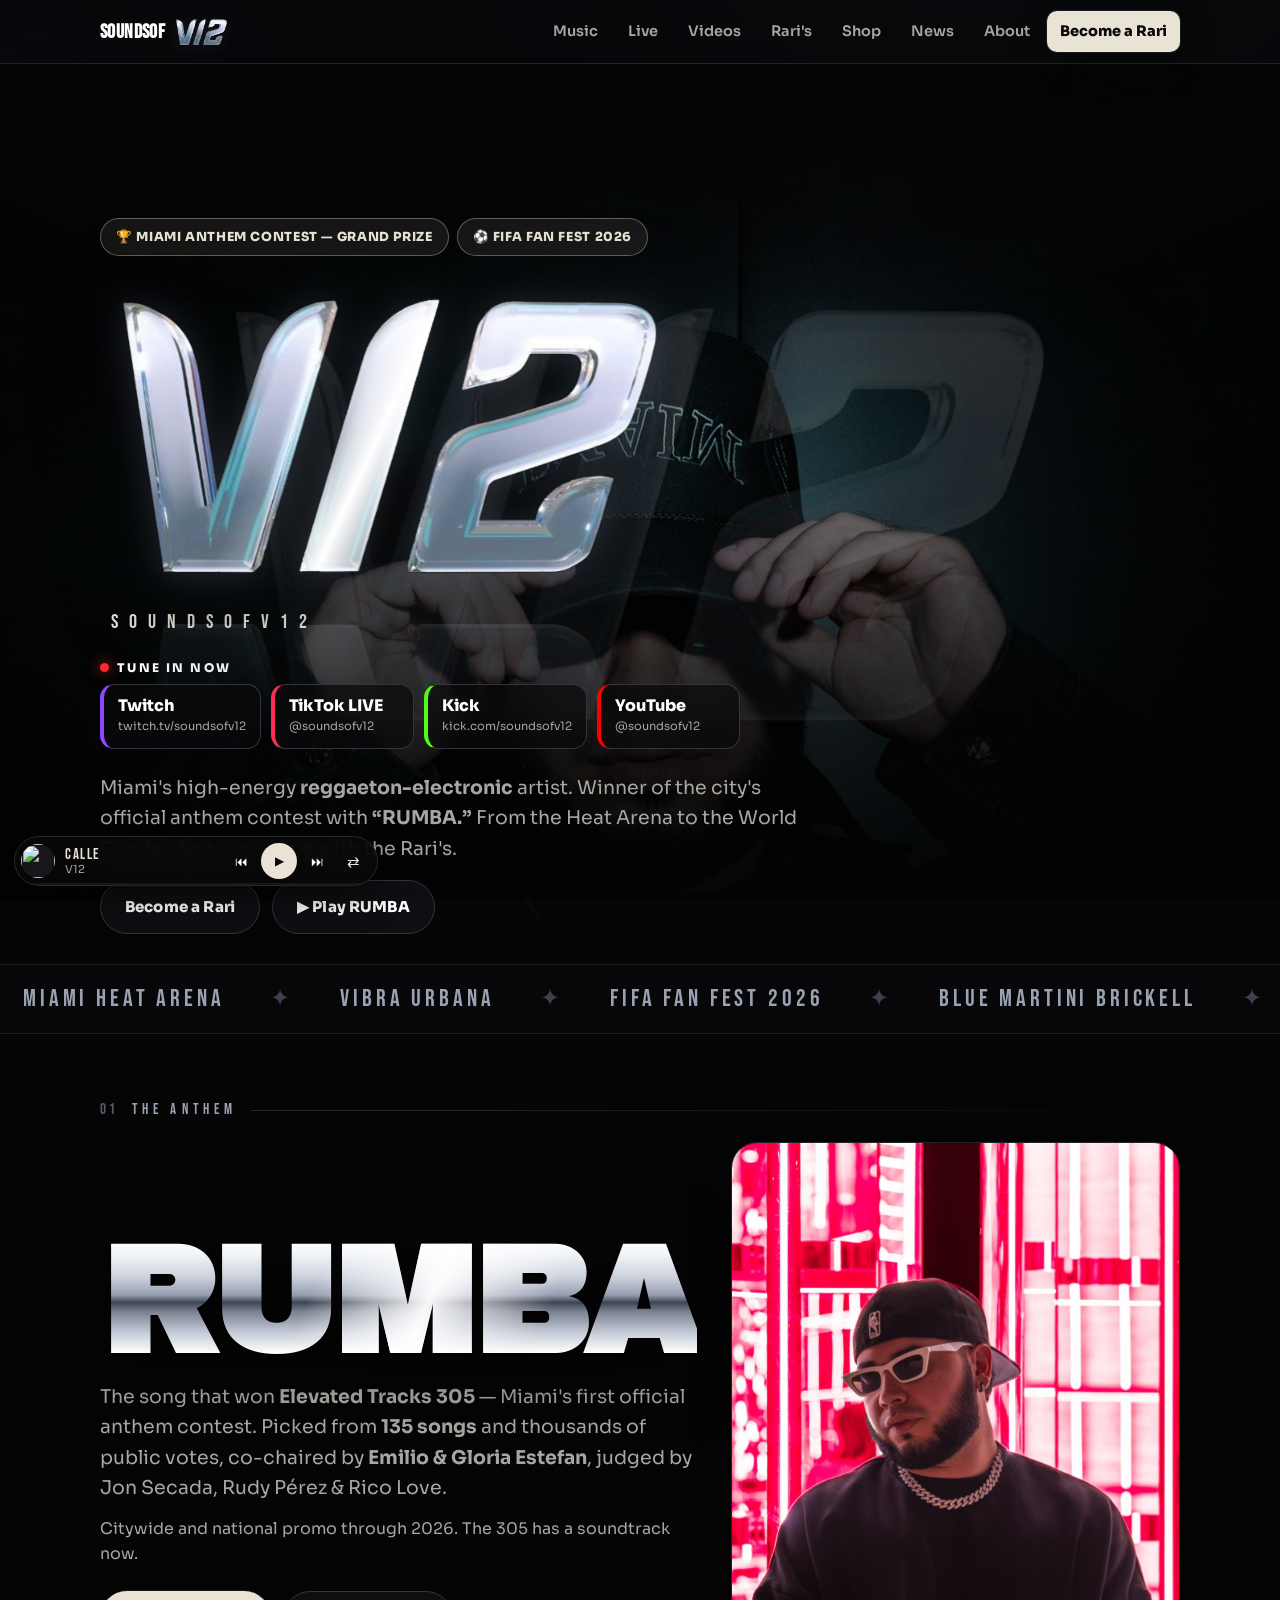
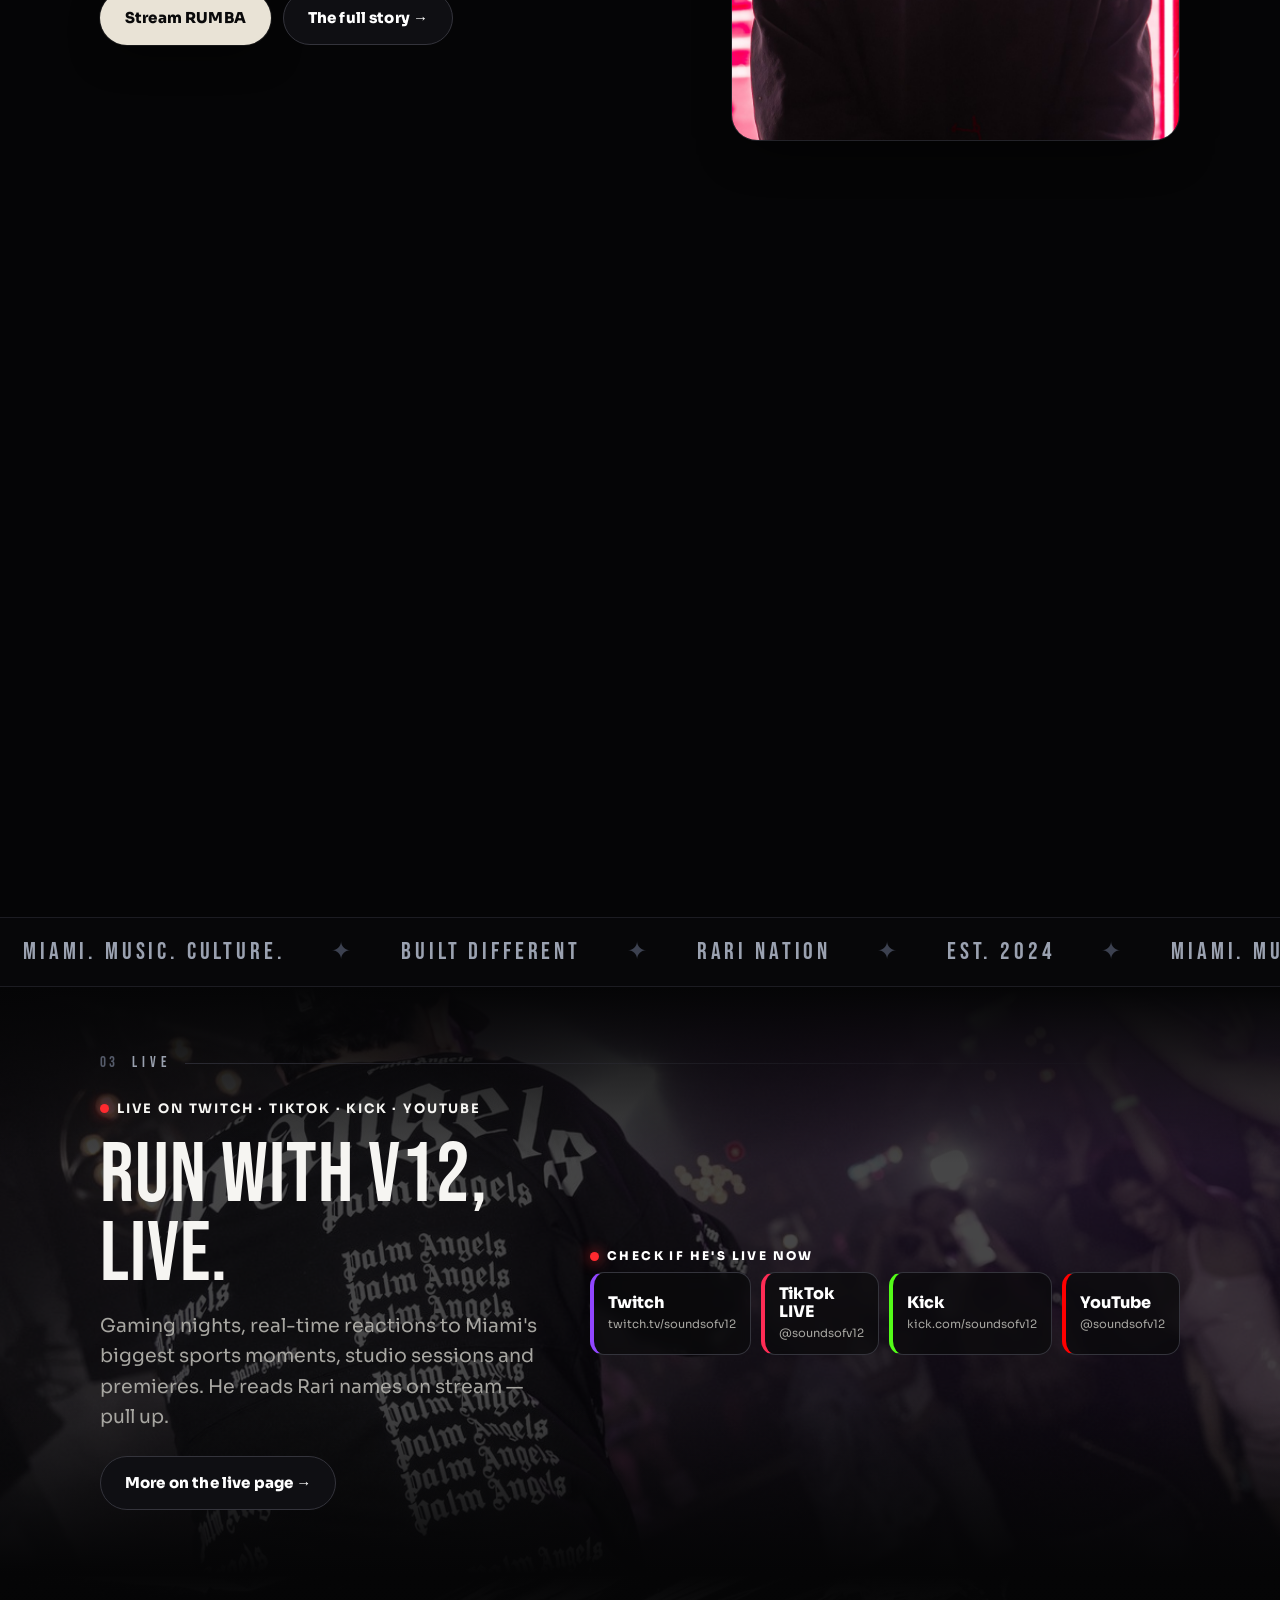
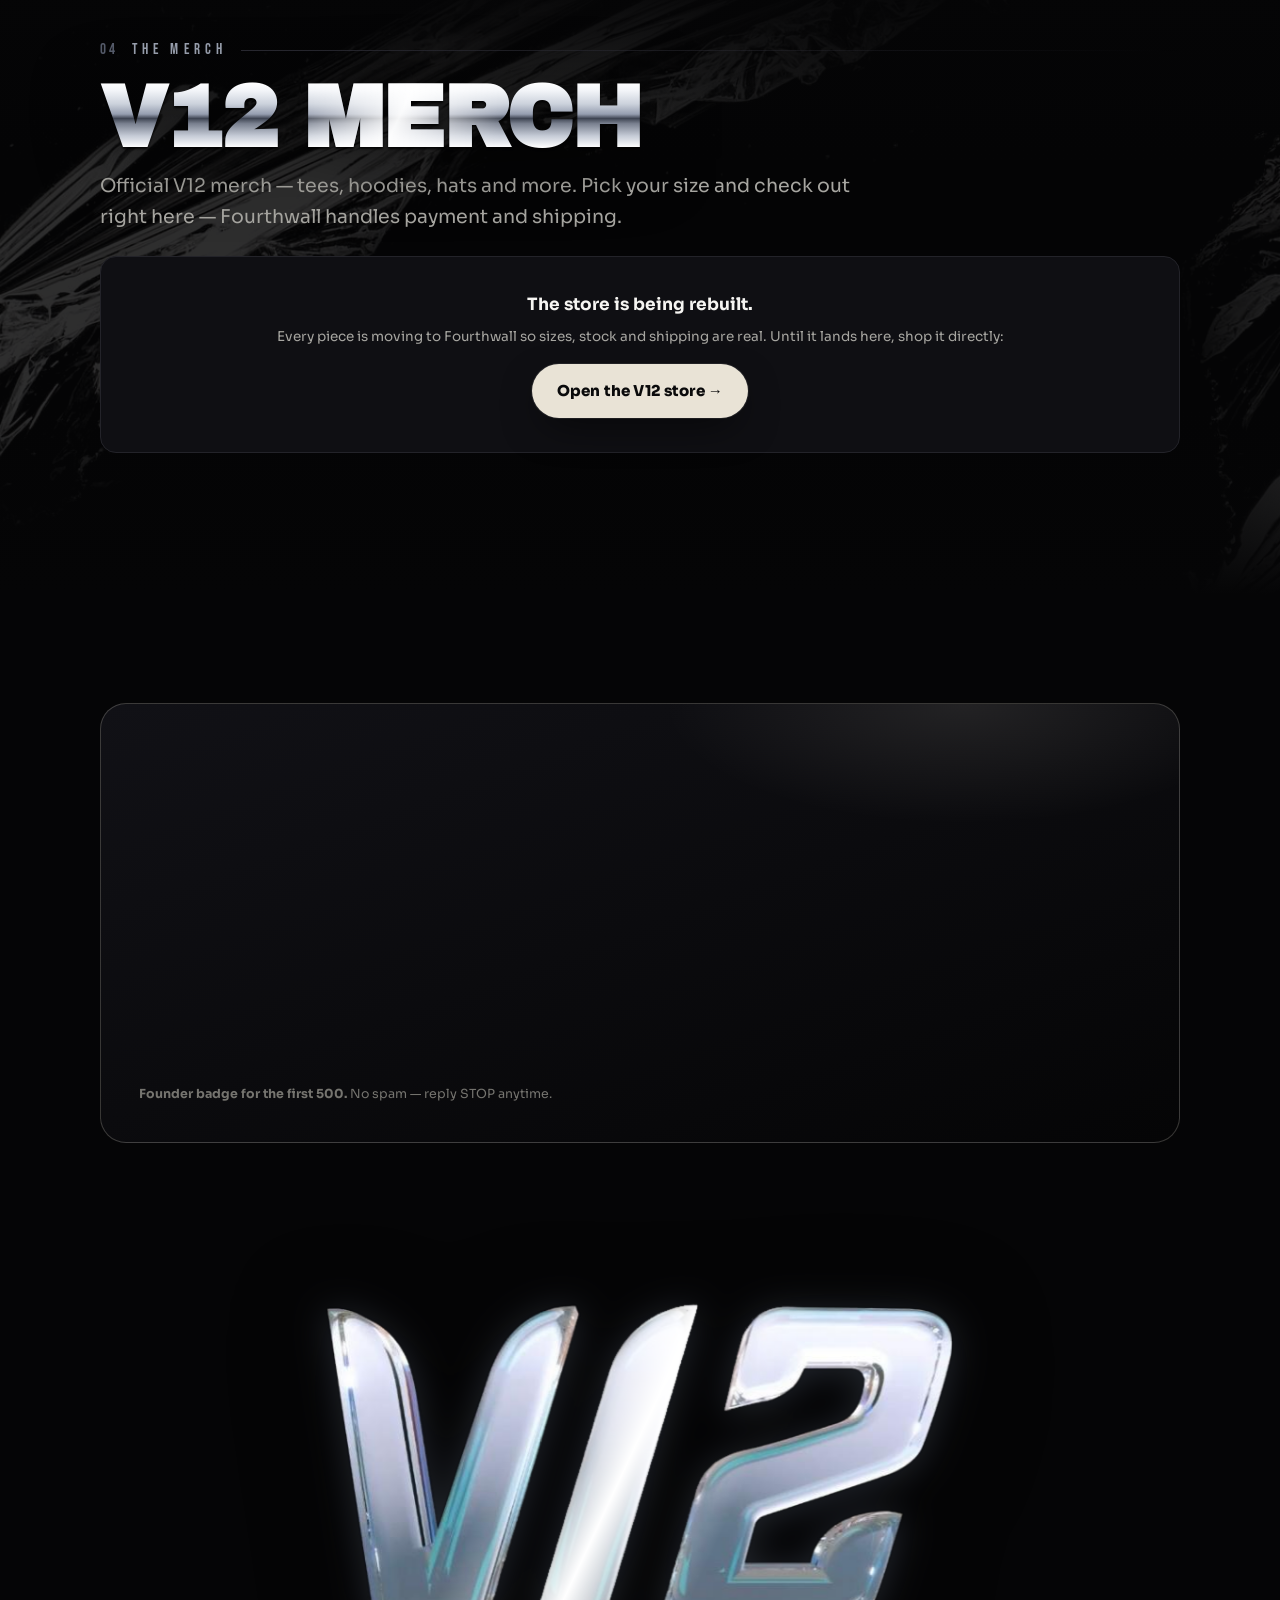
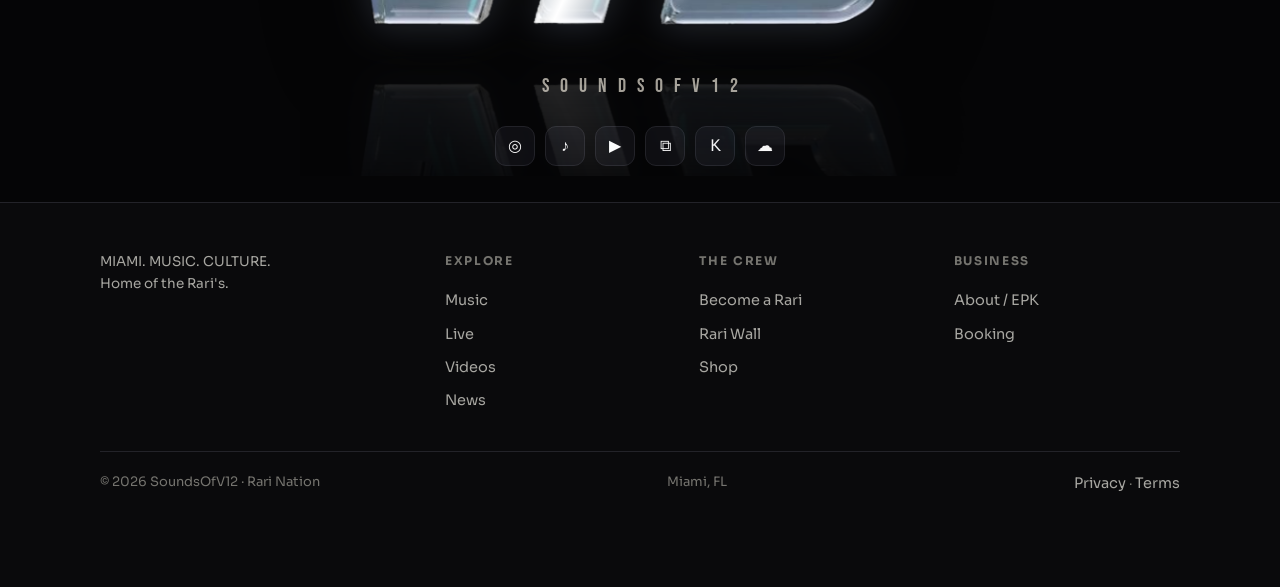
==== commit ca0bd044: "Real news posts, the new EP on the music page, and no invented schedule - News: placeholder headline" ====
--- a/index.html
+++ b/index.html
@@ -77,7 +77,7 @@
         <a class="tbtn youtube" href="https://www.youtube.com/@soundsofv12/live" target="_blank" rel="noopener"><b>YouTube</b><small>@soundsofv12</small></a>
       </div>
     </div>
-    <p class="lead mt-3 rv" style="--d:.24s">Miami's high-energy <b>reggaeton-electronic</b> artist. Winner of the city's official anthem contest with <b>“RUMBA.”</b> From the Heat Arena to the World Cup fan fest — and live with the Rari's every week.</p>
+    <p class="lead mt-3 rv" style="--d:.24s">Miami's high-energy <b>reggaeton-electronic</b> artist. Winner of the city's official anthem contest with <b>“RUMBA.”</b> From the Heat Arena to the World Cup fan fest — and live with the Rari's.</p>
     <div class="btn-row mt-2 rv" style="--d:.36s">
       <a class="btn btn-ghost" href="raris.html">Become a Rari</a>
       <a class="btn btn-ghost" href="music.html">▶ Play RUMBA</a>
@@ -147,15 +147,17 @@
       <h2 class="h-xl mt-2 rv" style="--d:.08s">Run With V12,<br>Live.</h2>
       <p class="lead mt-2 rv" style="--d:.14s">Gaming nights, real-time reactions to Miami's biggest sports moments, studio sessions and premieres. He reads Rari names on stream — pull up.</p>
       <div class="btn-row mt-3 rv" style="--d:.2s">
-        <a class="btn btn-primary" href="#top">▶ Tune in now</a>
-        <a class="btn btn-ghost" href="live.html">Schedule &amp; replays</a>
-      </div>
-    </div>
-    <div class="sched rv" style="--d:.15s">
-      <div class="lchip"><b>TUE</b> Gaming night · 8PM ET</div>
-      <div class="lchip"><b>THU</b> Studio session · 7PM ET</div>
-      <div class="lchip"><b>GAME DAY</b> Heat · Dolphins · Inter Miami reactions</div>
-      <div class="lchip"><b>SUN</b> Rari roll call · shoutouts &amp; Q&amp;A</div>
+        <a class="btn btn-ghost" href="live.html">More on the live page &rarr;</a>
+      </div>
+    </div>
+    <div class="tunein rv" style="--d:.15s;max-width:none">
+      <div class="tt"><span class="reddot"></span> Check if he's live now</div>
+      <div class="tgrid">
+        <a class="tbtn twitch" href="https://www.twitch.tv/soundsofv12" target="_blank" rel="noopener"><b>Twitch</b><small>twitch.tv/soundsofv12</small></a>
+        <a class="tbtn tiktok" href="https://www.tiktok.com/@soundsofv12/live" target="_blank" rel="noopener"><b>TikTok LIVE</b><small>@soundsofv12</small></a>
+        <a class="tbtn kick" href="https://kick.com/soundsofv12" target="_blank" rel="noopener"><b>Kick</b><small>kick.com/soundsofv12</small></a>
+        <a class="tbtn youtube" href="https://www.youtube.com/@soundsofv12/live" target="_blank" rel="noopener"><b>YouTube</b><small>@soundsofv12</small></a>
+      </div>
     </div>
   </div>
 </div></section>
--- a/assets/css/style.css
+++ b/assets/css/style.css
@@ -847,3 +847,5 @@
   .featgrid{grid-template-columns:1fr}
   .join .grid-2{grid-template-columns:minmax(0,1fr)}
 }
+.post .postart{width:100%;height:auto;max-width:300px;aspect-ratio:1;object-fit:cover;border-radius:14px;display:block}
+.post .btn{padding:11px 18px;font-size:14px}
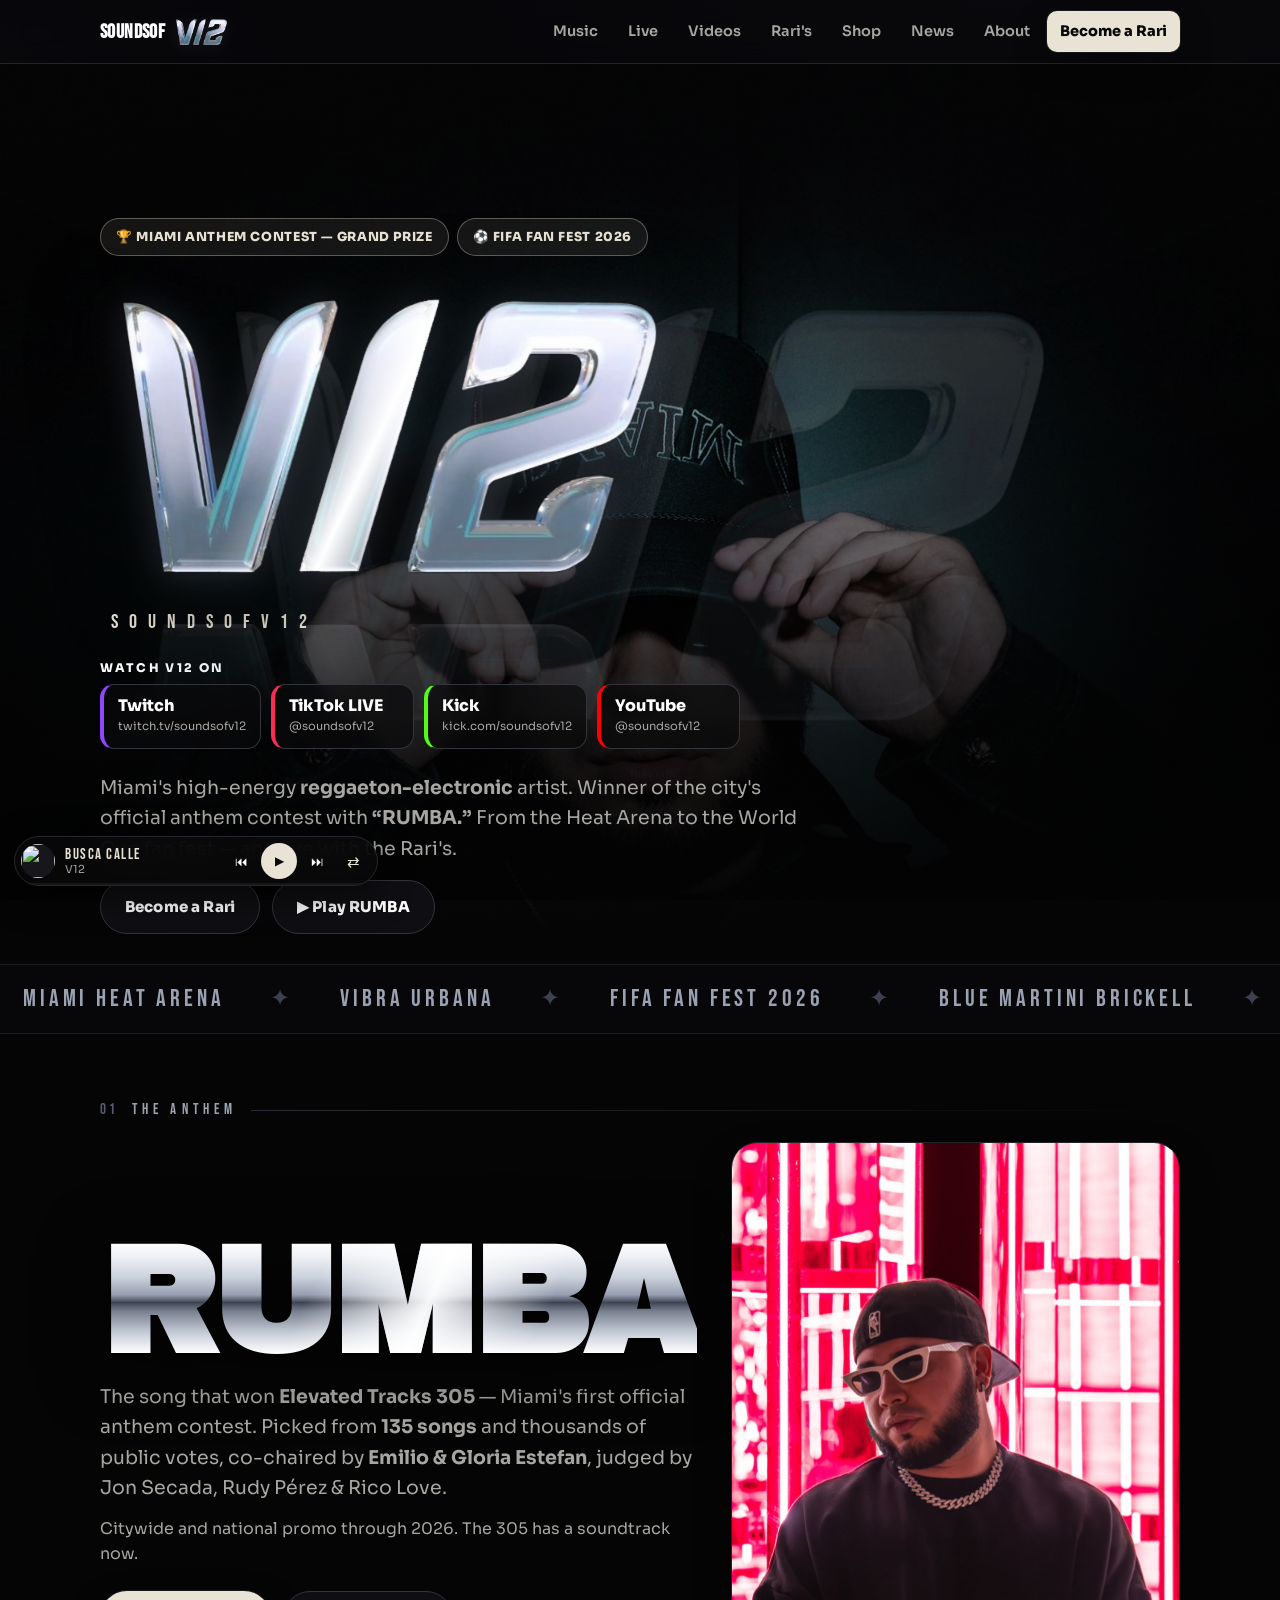
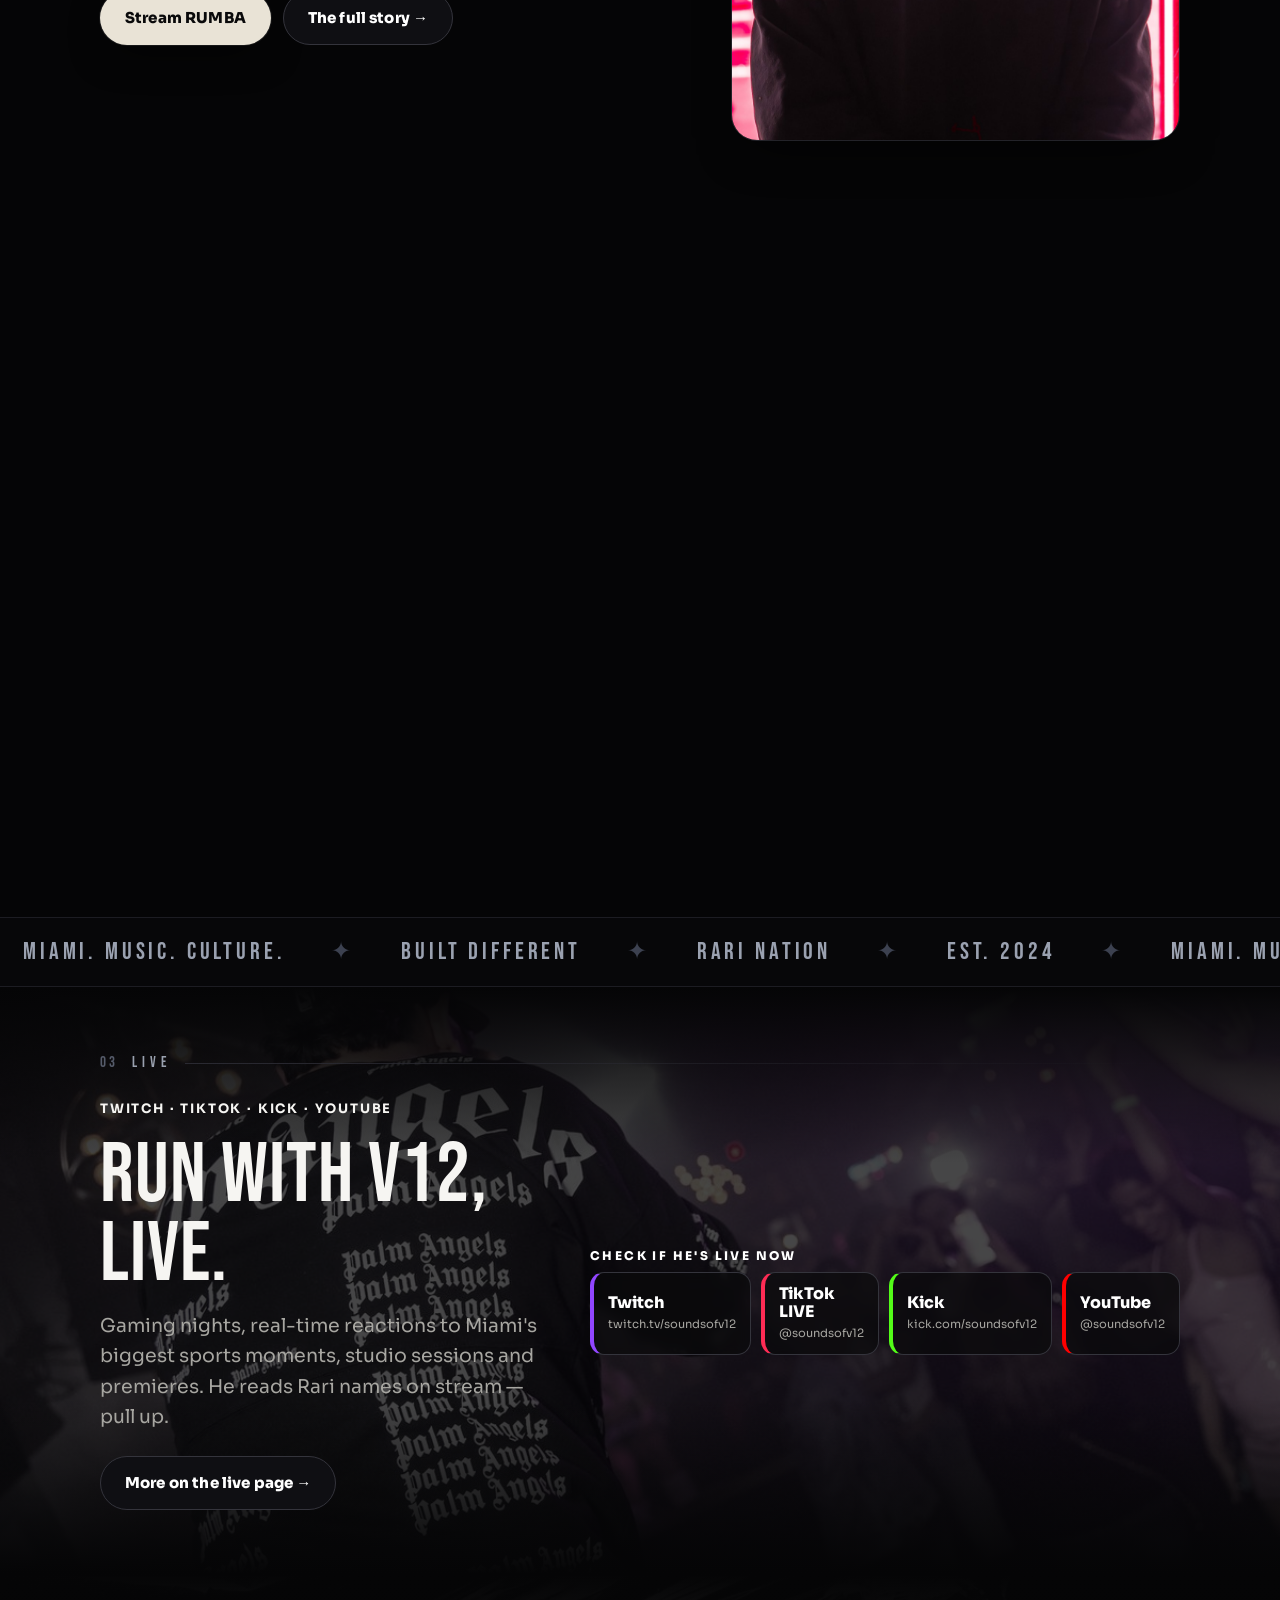
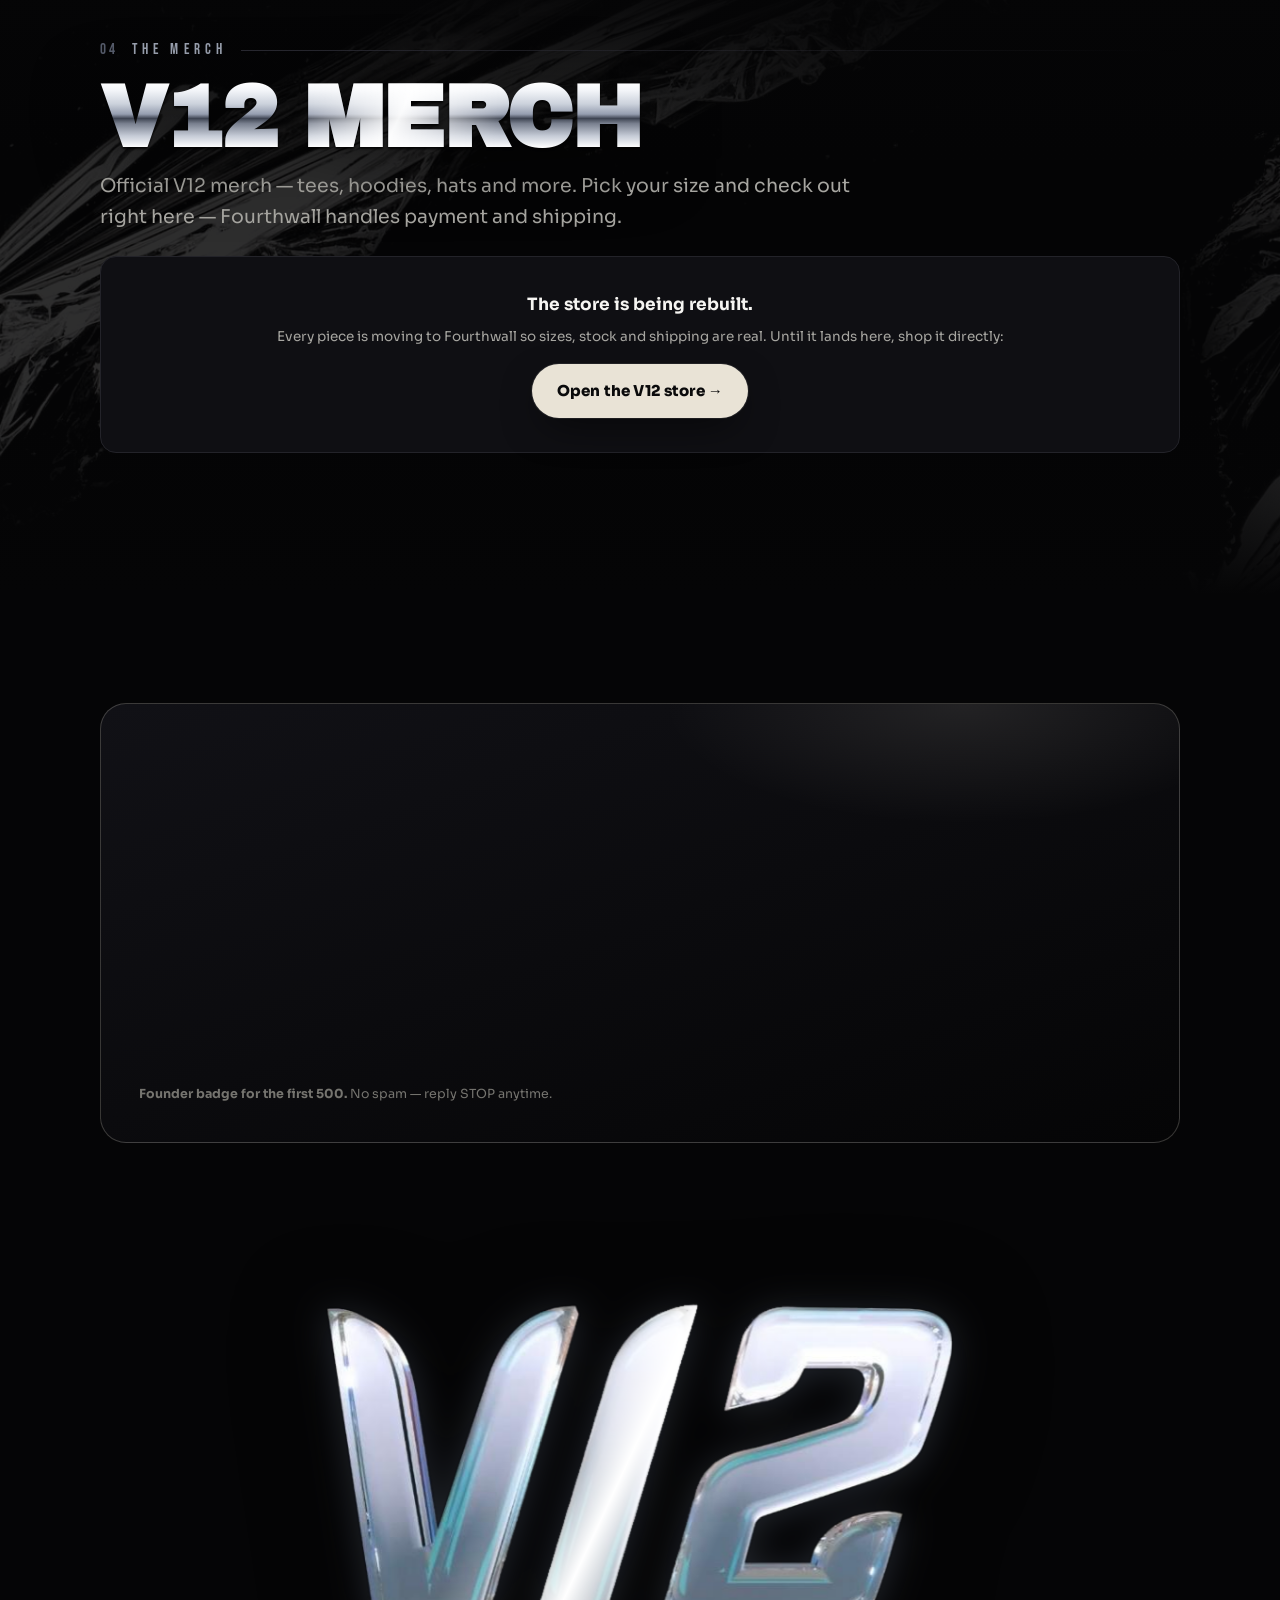
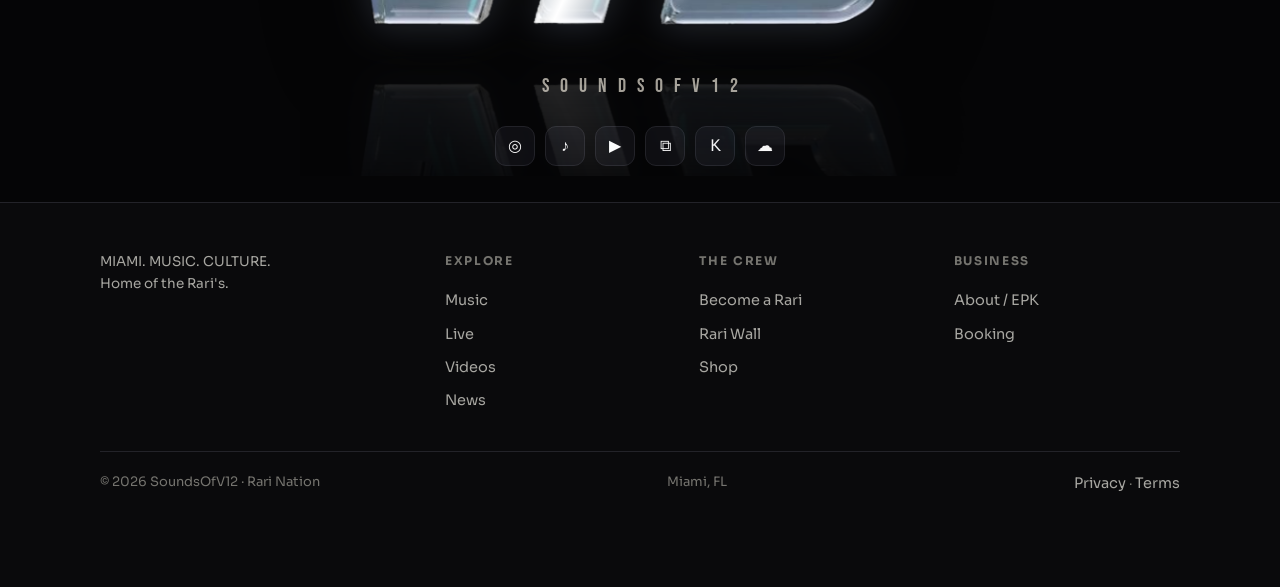
==== commit 12e9223b: "Red dot and 'Tune in now' only while V12 is actually live Offline the label reads 'Watch V12 on' wit" ====
--- a/index.html
+++ b/index.html
@@ -69,7 +69,7 @@
     <h1 class="rv" style="--d:.08s;margin:0 0 4px"><span class="lgx refl" style="width:clamp(260px,56vw,580px)"><img src="assets/img/logo-alpha.png" alt="V12"><i class="sweep"></i></span></h1>
     <div class="sub-spaced rv" style="--d:.16s">SoundsOfV12</div>
     <div class="tunein mt-3 rv" style="--d:.3s">
-      <div class="tt"><span class="reddot"></span> Tune in now</div>
+      <div class="tt"><span class="reddot onlylive"></span><span class="offlive">Watch V12 on</span><span class="onlylive">Live now — tune in</span></div>
       <div class="tgrid">
         <a class="tbtn twitch" href="https://www.twitch.tv/soundsofv12" target="_blank" rel="noopener"><b>Twitch</b><small>twitch.tv/soundsofv12</small></a>
         <a class="tbtn tiktok" href="https://www.tiktok.com/@soundsofv12/live" target="_blank" rel="noopener"><b>TikTok LIVE</b><small>@soundsofv12</small></a>
@@ -143,7 +143,7 @@
   <div class="slab rv"><span class="num">03</span><span class="t">Live</span><span class="ln"></span></div>
   <div class="grid-2" style="align-items:center;gap:30px">
     <div>
-      <div class="rv"><span class="reddot"></span>&nbsp; <b style="letter-spacing:.14em;font-size:13px">LIVE ON TWITCH · TIKTOK · KICK · YOUTUBE</b></div>
+      <div class="rv"><span class="reddot onlylive" style="margin-right:8px"></span><b style="letter-spacing:.14em;font-size:13px"><span class="onlylive">LIVE NOW · </span>TWITCH · TIKTOK · KICK · YOUTUBE</b></div>
       <h2 class="h-xl mt-2 rv" style="--d:.08s">Run With V12,<br>Live.</h2>
       <p class="lead mt-2 rv" style="--d:.14s">Gaming nights, real-time reactions to Miami's biggest sports moments, studio sessions and premieres. He reads Rari names on stream — pull up.</p>
       <div class="btn-row mt-3 rv" style="--d:.2s">
@@ -151,7 +151,7 @@
       </div>
     </div>
     <div class="tunein rv" style="--d:.15s;max-width:none">
-      <div class="tt"><span class="reddot"></span> Check if he's live now</div>
+      <div class="tt"><span class="reddot onlylive"></span><span class="offlive">Check if he's live now</span><span class="onlylive">He's live — tune in</span></div>
       <div class="tgrid">
         <a class="tbtn twitch" href="https://www.twitch.tv/soundsofv12" target="_blank" rel="noopener"><b>Twitch</b><small>twitch.tv/soundsofv12</small></a>
         <a class="tbtn tiktok" href="https://www.tiktok.com/@soundsofv12/live" target="_blank" rel="noopener"><b>TikTok LIVE</b><small>@soundsofv12</small></a>
--- a/assets/css/style.css
+++ b/assets/css/style.css
@@ -849,3 +849,16 @@
 }
 .post .postart{width:100%;height:auto;max-width:300px;aspect-ratio:1;object-fit:cover;border-radius:14px;display:block}
 .post .btn{padding:11px 18px;font-size:14px}
+
+/* live state on the platform buttons (set from GET /live) */
+.tbtn{position:relative}
+.tbtn .lstate{align-self:flex-start;margin-top:5px;font:800 9.5px/1 Sora,sans-serif;letter-spacing:.12em;text-transform:uppercase;
+  padding:4px 7px;border-radius:999px;background:rgba(255,255,255,.07);color:var(--mut2)}
+.tbtn.is-live{background:var(--pc-bg);border-color:var(--pc);box-shadow:0 0 0 1px var(--pc),0 10px 30px -10px var(--pc)}
+.tbtn.is-live .lstate{background:var(--red);color:#fff;animation:livepulse 1.6s ease-in-out infinite}
+@keyframes livepulse{50%{opacity:.55}}
+.tbtn.is-off{opacity:.78}
+.live-sum{font-weight:700;color:var(--ink);min-height:1.4em;margin-top:6px}
+/* live-only cues: shown only while GET /live says he is on */
+html:not(.v12-live) .onlylive{display:none!important}
+html.v12-live .offlive{display:none!important}
